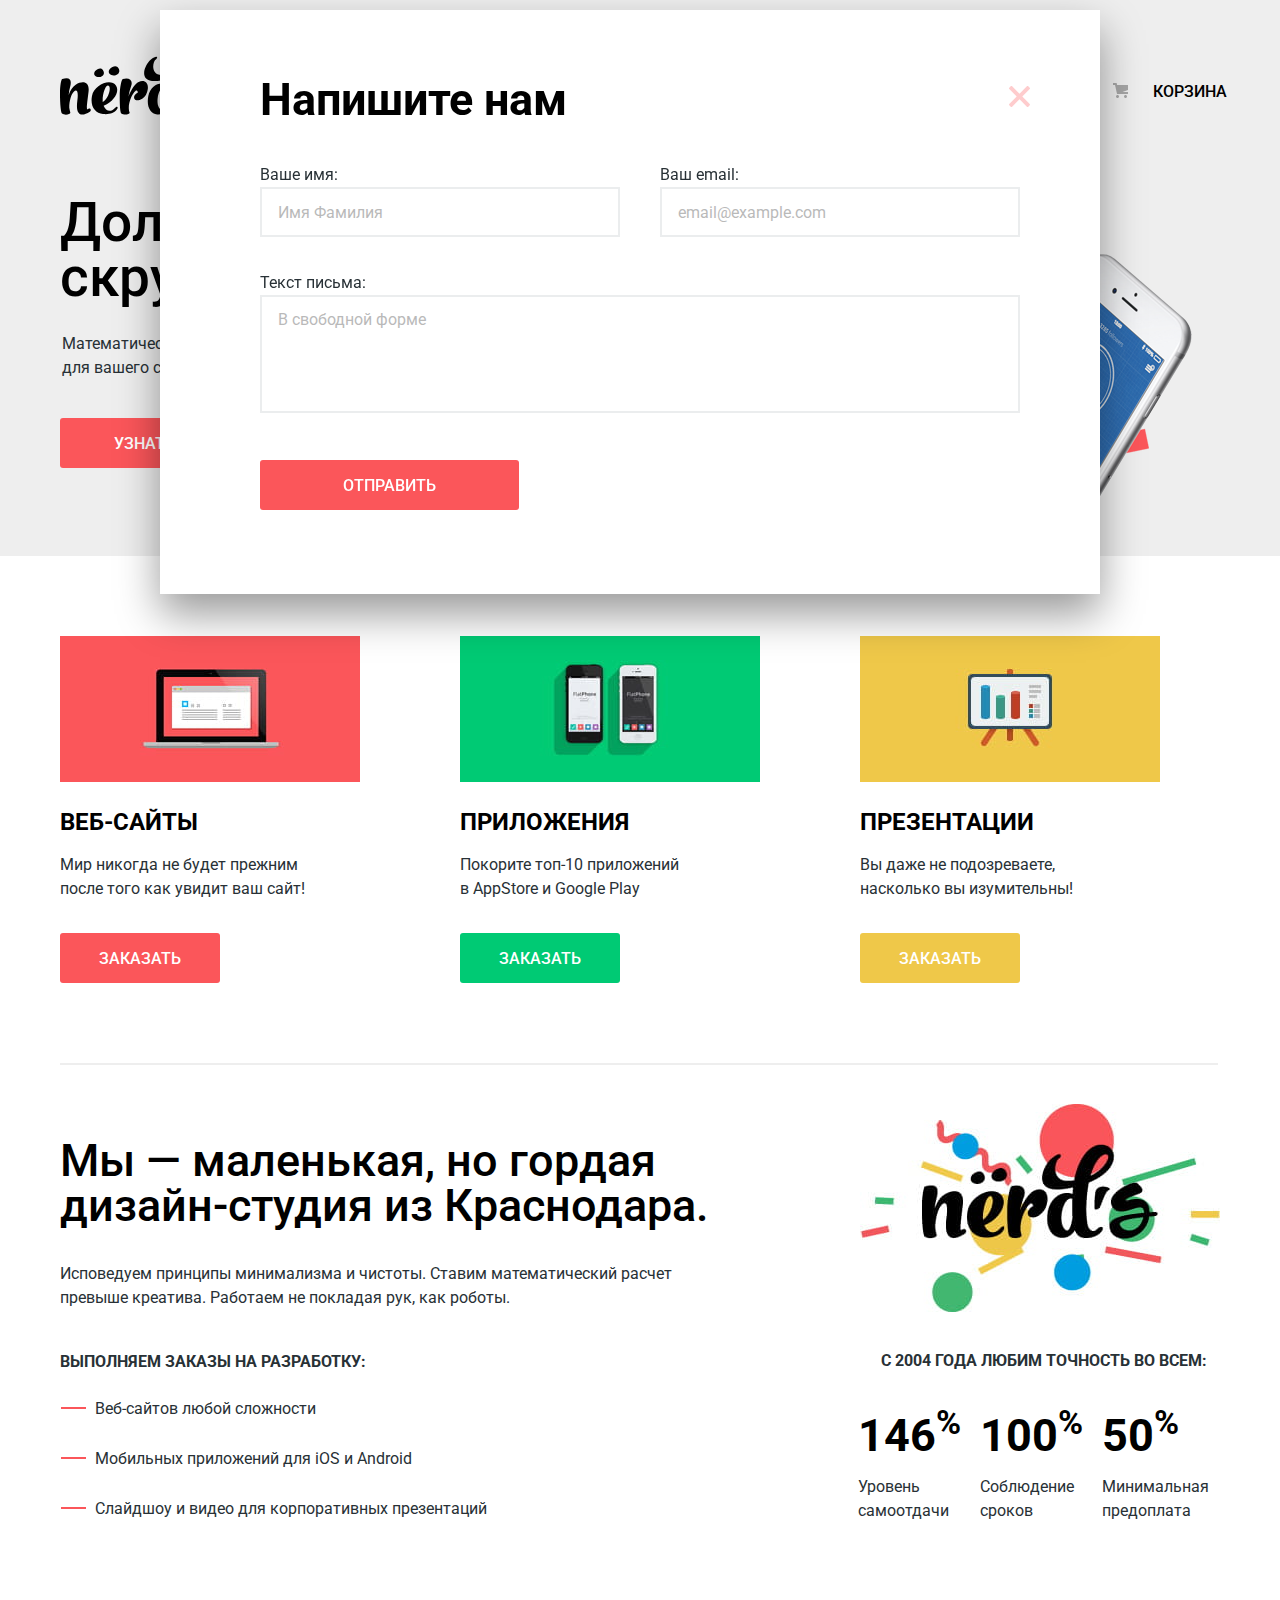
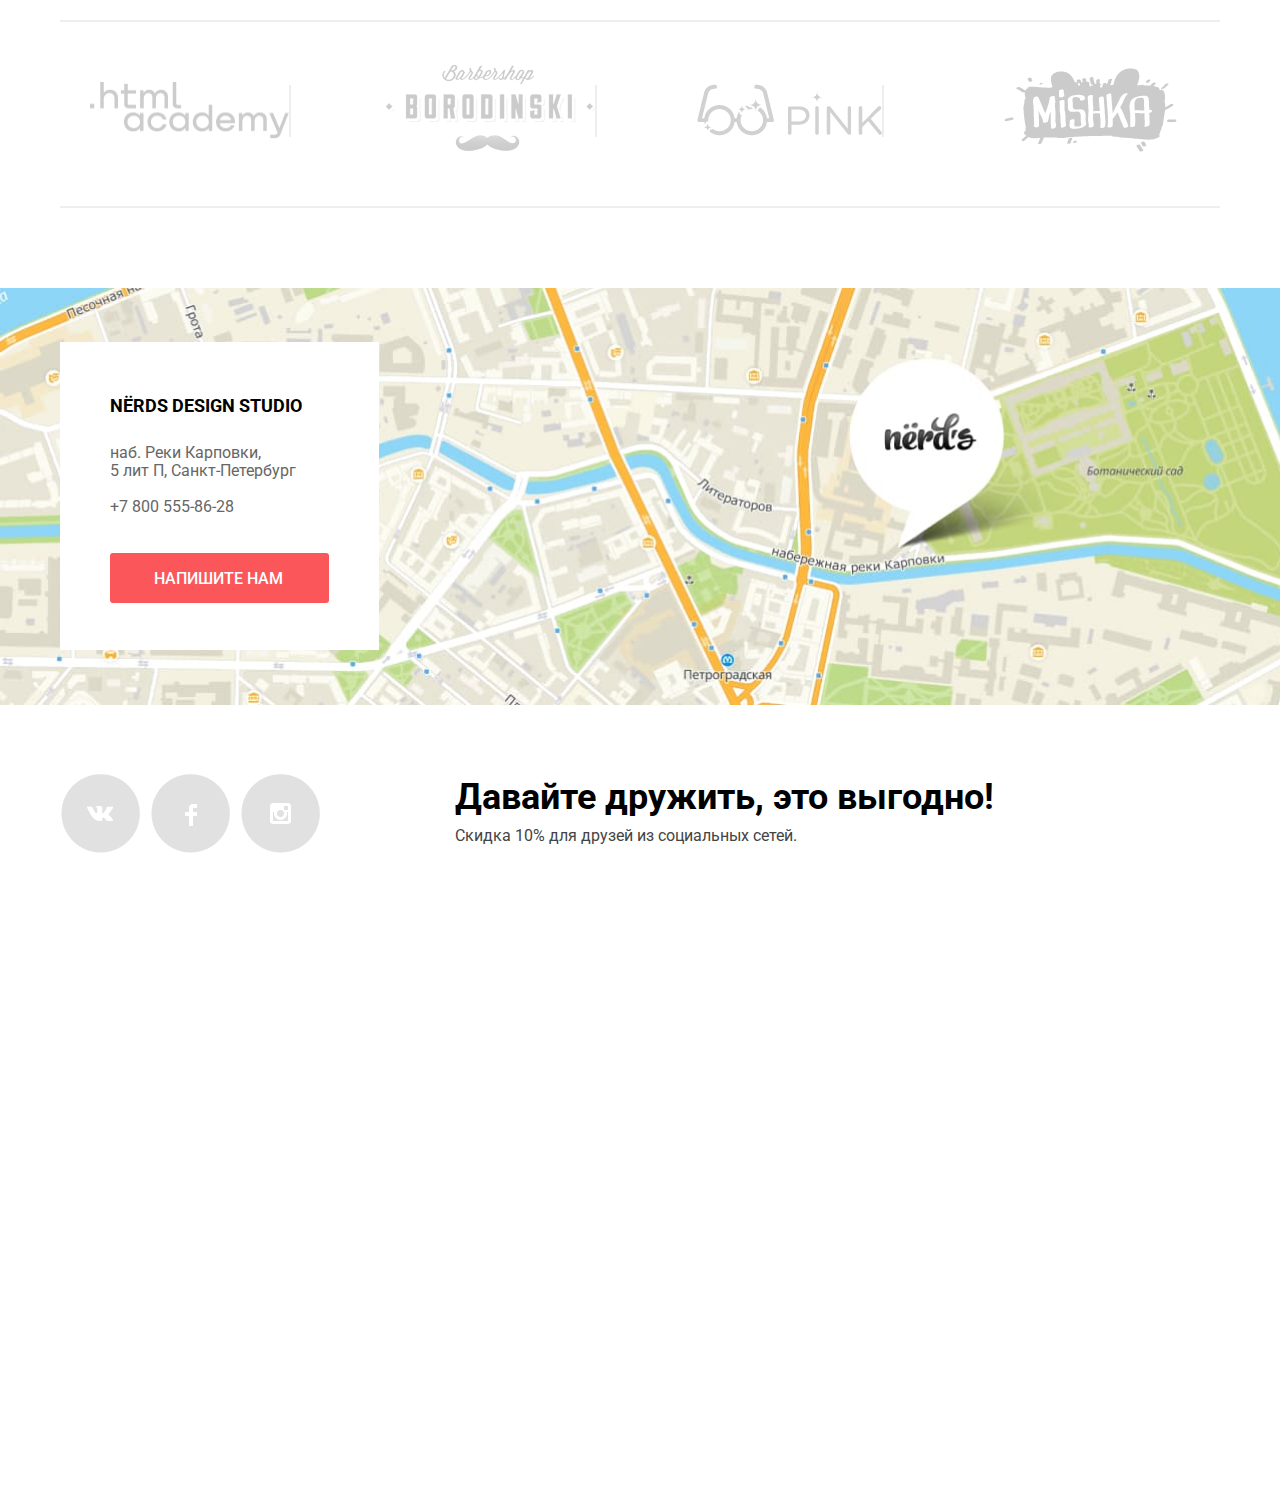
==== index.html @ a2b48be1 "before modal labels refactoring" ====
<!DOCTYPE html>
<html class="page" lang="ru">
  <head>
    <meta charset="utf-8">
    <meta name="viewport" content="width=device-width, initial-scale=1">
    <title>HTML Academy: Нёрдс</title>
    <link rel="icon" href="favicon.ico">
    <link rel="icon" href="img/favicon.svg" type="image/svg+xml">
    <link rel="apple-touch-icon" href="img/apple_png_152.png">
  
    <link rel="preconnect" href="https://fonts.gstatic.com">
    <link href="https://fonts.googleapis.com/css2?family=Roboto:ital,wght@0,400;0,500;0,700;1,400;1,500;1,700&display=swap" rel="stylesheet">
    <link rel="stylesheet" href="css/normalize.css">
    <link rel="stylesheet" href="css/style.css">
    <!-- <link rel="stylesheet" href="css/style.min.css"> -->
  </head>
  <body class="page_body">
    <header class="header">
      <div class="header_center">
        <a class="logo_top_left" href="index.html" aria-label="nerds_logotype"><img src="img/nerds_logo_top_left_a.svg" width="165" height="66" alt="nerds_logotipe"></a>
        <ul class="site_navi">
          <li class="site_navi_li"><a href="index.html">Студия</a> </li>
          <li class="site_navi_li"><a href="#">Клиенты</a> </li>
          <li class="site_navi_li"><a href="catalog.html">Магазин</a> </li>
          <li class="site_navi_li"><a href="#">Контакты</a> </li>
        </ul>
        <a class="basket" href="#">Корзина</a>
      </div>

      <div class="bottom_header">
        <section class="bottom_header_сenter">
          <h1 class="to_hide">Nerds</h1> 
          <div class="slider">
            
            <div class="slides">
              <div class="radio_but_block">
                <button class="slide_button" type="button" aria-label="first_slide"><img src="img/active_slide_button.png" width="18" height="18" alt="active_button"></button>
                <button class="slide_button" type="button" aria-label="second_slide"><img src="img/inactive_slide_button.png"  width="18" height="18" alt="inactive_button"></button>
                <button class="slide_button" type="button" aria-label="third_slide"><img src="img/inactive_slide_button.png"  width="18" height="18" alt="inactive_button"></button>
              </div>

              <div class="slide slide1">
                <div class="slogan_block">
                  <h2 class="slogan slogan1">Долго, дорого, <br>скрупулезно.</h2>
                  <p>
                    Математически выверенный дизайн<br> 
                    для вашего сайта или мобильного приложения.
                  </p>
                  <a class="know_but" href="#">Узнать больше</a>
                </div>
                <div class="slide_show show1"></div>
              </div>
              <div class="slide slide2">
                <div class="slogan_block">
                  <div class="slogan slogan2">Любим математику<br>как никто другой</div>
                  <p>
                    Никакого креатива, только математические формулы<br>для расчета идеальных пропорций
                  </p>
                  <a class="know_but" href="#">Узнать больше</a>
                </div>
                <div class="slide_show show2"></div>
              </div>
              <div class="slide slide3">
                <div class="slogan_block">
                  <div class="slogan slogan3">Только ночь,  <br>только хардкор</div>
                  <p>
                    Работать днем, как все? Мы против этого.<br>Ближе к полуночи работа только начинается.
                  </p>
                  <a class="know_but" href="#"><span>Узнать больше</span></a>
                </div>
                <div class="slide_show show3"></div>
              </div>  
            </div>
          </div>          
        </section>
      </div>
    </header>
    <main class="main">
      <section class="gallery_center">
        <ul class="gallery_block">
          <li class="gallery_block_li">
            <img src="img/websites_a.jpg" alt="web_sites" height="146" width="300">
            <h3 class="gall_head">Веб-Сайты</h3>
            <p>Мир никогда не будет прежним<br>после того как увидит ваш сайт!</p>
            <a class="red but" href="#">заказать</a>
          </li>
          <li class="gallery_block_li">
            <img src="img/apps_a.jpg" alt="Apps" height="146" width="300">
            <h3 class="gall_head">Приложения</h3>
            <p>Покорите топ-10 приложений<br>в AppStore и Google Play</p>
            <a class="green but" href="#">заказать</a>
          </li>
          <li class="gallery_block_li">
            <img src="img/presentations_a.jpg" alt="Presentations" height="146" width="300">
            <h3 class="gall_head">Презентации</h3>
            <p>Вы даже не подозреваете, <br>насколько вы изумительны!</p>
            <a class="gold but" href="#">заказать</a>
          </li>
          
        </ul>
      </section>
      <div class="just_line"></div>
      <div class="princip_block_center">
        <section class="princip_block_center_section">
          <h3 class="princips_header">Мы — маленькая, но гордая<br>дизайн-студия из Краснодара.</h3>

          <p>Исповедуем принципы минимализма и чистоты. Ставим математический расчет<br>
            превыше креатива. Работаем не покладая рук, как роботы.</p>

          <h4 class="what_we_can_do_header">Выполняем заказы на разработку:</h4>
          <ul class="products">
            <li>Веб-сайтов любой сложности</li>
            <li>Мобильных приложений для iOS и Android</li>
            <li>Слайдшоу и видео для корпоративных презентаций</li>
          </ul>
        </section>
        <section class="advantages">
          <img src="img/big_logo_with_balls_a.jpg" alt="Big logo with balls" height="208" width="360">
          <h4 class="love_exect_header">с 2004 года Любим точность во всем:</h4>
          <ul class="hiperbola_metrics">
            <li>
              <p class="percents">146<sup>%</sup></p>
              <p class="perform_metrics">Уровень<br>самоотдачи</p>
            </li>
            <li>
              <p class="percents">100<sup>%</sup></p>
              <p class="perform_metrics">Соблюдение<br>сроков</p>
            </li>
            <li>
              <p class="percents">50<sup>%</sup></p>
              <p class="perform_metrics">Минимальная<br>предоплата</p>
            </li>
          </ul>
        </section>
      </div> 
      <section>
        <h2 class="to_hide">Portfolio</h2>
        <ul class="portfolio_block">
          <li class="html_acad_logo_li"><a class="html_acad_logo" href="https://htmlacademy.ru/intensive/htmlcss" aria-label="htmlacademy_intensive"><img src="img/logo_htmlacademy.png" alt="html_logo" width="199" height="57"></a></li>
          <li class="verty_stick"></li>
          <li class="borod_logo_li"><a class="borod_logo" href="#" aria-label="borodinskiy_barbershop"><img src="img/logo_borodinskiy.png" alt="borodinskiy_logo" width="209" height="90"></a></li>
          <li class="verty_stick"></li>
          <li class="pink_logo_li"><a class="pink_logo" href="#" aria-label="pink_network"><img src="img/logo_pink.png" alt="pink_logo" width="185" height="52"></a></li>
          <li class="verty_stick"></li>
          <li class="mish_logo_li"><a class="mish_logo" href="#" aria-label="toys_online_shop"><img src="img/logo_mishka.png" alt="mishka_logo" width="173" height="84"></a></li>
        </ul>
      </section>
      
    </main>
    <footer class="footer_block">
      <section class="big_map_block">
        <div class="map_center">
          <div class="contacts_block">
            <h5>NЁRDS DESIGN STUDIO</h5>
            <div>
              <p>наб. Реки Карповки, <br>5 лит П, Санкт-Петербург</p>
              <a class="telephone" href="tel:+78005558628">+7 800 555-86-28</a>
            </div>
            <a class="write_me_butt" href="" aria-label="write_us_button">Напишите нам</a>
          </div>
        </div>
      </section>
      <div class="icon_center">
        <div class="icons_block">
          <a class="vk_icon" href="#" aria-label="in_kontact_reference"></a>
          <a class="fb_icon" href="#" aria-label="facebook_reference"></a>
          <a class="insta_icon" href="#" aria-label="instagram_reference"></a>
        </div>
        <div class="promo">
          <h2 class="fot_header">Давайте дружить, это выгодно!</h2>
          <p class="disconts_10">Скидка 10% для друзей из социальных сетей.</p>
        </div>
      </div>
    </footer>
    <div class="modal_center">
      <section class="modal">
        <div class="head_block">
          <h2 class="write_us">Напишите нам</h2>
          <button class="modal_close" type="button" aria-label="Закрыть"></button>
        </div>
        <form class="your_contacts" action="https://echo.htmlacademy.ru" method="POST">
          <div class="name_block">
            <p class="sbscr">Ваше имя:</p>
            <input class="inp" name="your_name" type="text" placeholder="Имя Фамилия" aria-label="write_name">
          </div>
          <div class="email_block">
            <p class="sbscr">Ваш email:</p>
            <input class="inp" name="your_еmail" type="email" placeholder="email@example.com" aria-label="write_your_email">
          </div>
          <div class="text_block">
            <p class="sbscr">Текст письма:</p>
            <p><textarea class="m_text inp" name="your_text" placeholder="В свободной форме" aria-label="write_your_letter_here"></textarea></p>
          </div>
          <button class="m_submit_button" type="submit">отправить</button>
          
        </form>
        
      </section>
    </div>
  </body>
</html>
---- css/style.css ----
/* nerds styles */

.to_hide {
  position: absolute;
  width: 1px;
  height: 1px;
  margin: -1px;
  border: 0;
  padding: 0;
  white-space: nowrap;
  clip-path: inset(100%);
  clip: rect(0 0 0 0);
  overflow: hidden;
}

:root {
  --main_back_ground: #ffffff;
  --footer_back_ground: #eeeeee;
  --gold: #efc849;
  --calm_red: #fb565a;
  --hover_red: #e74246;
  --active_red: #d7373b;
  --calm_green: #00ca74;
  --hover_green: #00bc6c;
  --active_green: #00aa62;
  --calm_gold: #efc849;
  --hover_gold: #eab534;
  --active_gold: #e5a722;
  --black: #000000;
  --text_grey: #283136;
  --text_grey_mid: #444444;
  --bkgr_grey: #4d4d4d;
  --text_grey_less: #666666;
  --basket_grey: #a6a6a6;
  --border: #dbdbdb;
  --butt_back_ground: #dfdfdf;
  --butt_active: #d5d5d5;
  --border_grey: #888888;
  --toggl_point: #ababab;
  --pr_line: #d7dcdf;
  --m_border: #d7dcde;
  --m_border_hover: #b4b9bb;
  --m_text: #444444;
  --pr_line_green: #00ca74;
  --rad_butt_inner: #c1c1c1;
  --down_arr: #231f20;
  --info_text: #666666;
}

.page_body {
  padding: 0px;
  font-family: "Roboto", "Arial", sans-serif;
  font-weight: 400;
  font-style: normal;
  font-size: 16px;
  line-height: 24px;
  color: var(--text_grey);
  background-color: var(--main_back_ground);
  min-height: 100%;
  min-width: 1200px;
  box-sizing: border-box;
  display: grid;
  grid-template-rows: min-content 1fr min-content;
  align-content: start;
}

/* ХЕДЕР */
.header {
  background-color: var(--footer_back_ground);
  padding-top: 49px;
}

.header_center {
  width: 1170px;
  margin: 0 auto;
  margin-bottom: 2.84px;
  display: flex;
  justify-content: flex-start;
  align-items: center;
  box-sizing: border-box;
}

.logo_top_left {
  padding-left: 5px;
}

.logo_top_left:hover {
  opacity: 0.7;
}

.logo_top_left:active {
  opacity: 0.3;
}

.site_navi {
  min-width: 440px;
  margin-left: 200px;
  padding-top: 12px;
  display: flex;
  flex-wrap: wrap;
}

.site_navi li {
  margin-right: 46px;
  padding: 0px;
}

.site_navi li:last-child {
  margin-right: 0px;
}

.site_navi_li a {
  color: var(--black);
  font-weight: 500;
  text-transform: uppercase;
  padding-top: 10px;
  padding-bottom: 10px;
}

.site_navi_li a:hover {
  color: var(--calm_red);
}

.site_navi_li a:active {
  color: var(--black);
  opacity: 30;
}

.basket {
  position: relative;
  color: var(--black);
  font-weight: 500;
  text-transform: uppercase;
  padding-top: 12px;
  padding-left: 288px;
  box-sizing: border-box;
}

.basket::before {
  position: absolute;
  content: "";
  top: 15px;
  width: 15px;
  height: 15px;
  margin-left: -40px;
  background-image: url(../img/basket_svg.svg);
  background-repeat: no-repeat;
}

.basket:hover {
  color: var(--calm_red);
}

.basket:active {
  color: var(--black);
  opacity: 30;
}

.bottom_header {
  margin-left: auto;
  margin-right: auto;
  width: 1160px;
  background-color: var(--footer_back_ground);
}

.bottom_header_сenter {
  width: 1160px;
  margin: 0 auto;
}

.slider {
  width: 1160px;
  min-height: 431px;
}

.slides {
  position: relative;
}

.radio_but_block {
  position: absolute;
  left: 535px;
  top: 308px;
}

.slide_button {
  width: 18px;
  height: 18px;
  border: none;
  background: none;
  margin-right: 12px;
}

.slide {
  display: flex;
}

.slide_show {
  width: 760px;
  min-height: 431px;
  background-repeat: no-repeat;
}

.show1 {
  background-image: url(../img/png_slide_show_flying_phones_a.png);
}

.show2 {
  background-image: url(../img/png_slide_2.png);
}

.show3 {
  background-image: url(../img/png_slide_3.png);
}

/* .slide1 {display: none;} */
.slide2 {
  display: none;
}

.slide3 {
  display: none;
}

.slogan_block {
  width: 400px;
  display: flex;
  flex-direction: column;
  padding-top: 70px;
}

.slogan_block p {
  margin-bottom: 38px;
  padding-left: 2px;
  padding-top: 2px;
  box-sizing: border-box;
}

.slogan {
  color: var(--black);
  font-weight: 500;
  font-size: 55px;
  line-height: 55px;
  margin-bottom: 25px;
  margin-top: 0px;
  white-space: nowrap;
}

.know_but {
  width: 240px;
  min-height: 50px;
  background-color: var(--calm_red);
  border-radius: 3px;
  text-transform: uppercase;
  color: var(--main_back_ground);
  line-height: 18px;
  font-weight: 500;
  padding: 17px 54px 15px;
  box-sizing: border-box;
}

.know_but:hover {
  background-color: var(--hover_red);
}

.know_but:active {
  background-color: var(--active_red);
  opacity: 0.3;
}

/* Галлерея */
.main {
  width: 1160px;
  margin-left: auto;
  margin-right: auto;
}

.gallery_center {
  width: 1160px;
  min-height: 347px;
  padding-top: 80px;
  padding-right: 60px;
  margin: 0 auto;
  /* margin-bottom: 121px; */
  box-sizing: border-box;
}

.gallery_block {
  width: 1100px;
  min-height: 347px;
  display: flex;
  justify-content: space-between;
  flex-wrap: wrap;
}

.gallery_block li {
  width: 300px;
  display: flex;
  flex-direction: column;
}

.gallery_block_li img {
  margin-bottom: 25px;
}

.gallery_block_li p {
  margin-bottom: 32px;
}

.gall_head {
  font-weight: bold;
  font-size: 24px;
  line-height: 30px;
  text-transform: uppercase;
  margin-bottom: 16px;
  margin-top: 0px;
  color: var(--black);
}

.but {
  width: 160px;
  min-height: 50px;
  border-radius: 3px;
  font-weight: 500;
  line-height: 18px;
  color: var(--main_back_ground);
  text-transform: uppercase;
  padding: 17px 40px 15px 39px;
  box-sizing: border-box;
  margin-bottom: 80px;
}

.red {
  background-color: var(--calm_red);
}

.green {
  background-color: var(--calm_green);
}

.gold {
  background-color: var(--calm_gold);
}

.red:hover {
  background-color: var(--hover_red);
}

.green:hover {
  background-color: var(--hover_green);
}

.gold:hover {
  background-color: var(--hover_gold);
}

.red:active {
  background-color: var(--active_red);
}

.green:active {
  background-color: var(--active_green);
}

.gold:active {
  background-color: var(--active_gold);
}

.red span:active,
.green span:active,
.gold span:active {
  opacity: 0.3;
}

.just_line {
  width: 1158px;
  height: 2px;
  background-color: var(--footer_back_ground);
  margin-bottom: 39px;
}

/* ПРИНЦИПЫ */

.princip_block_center {
  width: 1160px;
  min-height: 413px;
  margin: 0 auto;
  display: grid;
  grid-template-columns: 2fr 1fr;
  gap: 42px;
  margin-bottom: 73px;
}

.princip_block_center section {
  min-height: 413px;
}

.princip_block_center_section p {
  line-height: 24px;
  margin-bottom: 40px;
}

.princips_header {
  margin-top: 34px;
  margin-bottom: 34px;
  font-weight: 500;
  font-size: 45px;
  line-height: 45px;
  color: var(--black);
}

.what_we_can_do_header {
  font-weight: bold;
  line-height: 24px;
  text-transform: uppercase;
  margin-bottom: 23px;
}

.products {
  min-height: 120px;
}

.products li {
  position: relative;
  margin-left: 35px;
  margin-bottom: 26px;
}

.products li:before {
  position: absolute;
  content: "";
  top: 10px;
  width: 25px;
  height: 2px;
  margin-left: -34px;
  background-color: var(--calm_red);
}

.advantages {
  display: flex;
  flex-direction: column;
  align-items: center;
}

.advantages img {
  height: 208px;
  width: 360px;
  margin-bottom: 37px;
  margin-left: 22px;
}

.advantages h4 {
  margin-top: 0px;
  margin-left: 30px;
  margin-bottom: 31px;
  font-weight: bold;
  line-height: 24px;
  text-transform: uppercase;
}

.advantages ul {
  display: flex;
  justify-content: space-between;
  gap: 10px;
}

.hiperbola_metrics li {
  margin-left: 9px;
}

.percents {
  font-weight: 700;
  font-size: 45px;
  line-height: 64px;
  color: var(--black);
  margin-bottom: 7px;
}

.perform-metrics {
  line-height: 18px;
}

/* Portfolio */

.portfolio_block {
  width: 1160px;
  min-height: 184px;
  margin: 0 auto;
  display: flex;
  justify-content: flex-start;
  flex-wrap: wrap;
  align-items: center;
  margin-bottom: 80px;
  border-top: 2px solid var(--footer_back_ground);
  border-bottom: 2px solid var(--footer_back_ground);
}

.html_acad_logo_li {
  padding-left: 30px;
}

.borod_logo_li {
  padding-left: 85px;
}

.pink_logo_li {
  padding-left: 90px;
}

.mish_logo_li {
  padding-left: 110px;
}

.html_acad_logo,
.borod_logo,
.pink_logo,
.mish_logo {
  opacity: 0.2;
}

.html_acad_logo:hover,
.borod_logo:hover,
.pink_logo:hover,
.mish_logo:hover {
  opacity: 1;
}

.html_acad_logo:active,
.borod_logo:active,
.pink_logo:active,
.mish_logo:active {
  opacity: 0.1;
}

.verty_stick {
  display: block;
  content: "";
  top: 10px;
  left: 20px;
  width: 2px;
  height: 52px;
  margin-bottom: 5px;
  margin-right: 10px;
  background-color: var(--footer_back_ground);
}

/* FOOTER */
/* big map block */

.footer_block {
  height: 633px;
}

.big_map_block {
  height: 416px;
  background-image: url(../img/big_map_with_white_comma_logo.jpg);
  background-repeat: no-repeat;
  background-size: cover;
  padding-top: 1px;
}

.map_center {
  width: 1160px;
  margin: 0px auto;
  display: grid;
  grid-template-columns: 1fr 1fr;
  gap: 270px;
}

.white_comma_logo {
  margin-top: 70px;
  width: 231;
  height: 190px;
}

.contacts_block {
  width: 319px;
  background-color: var(--main_back_ground);
  display: flex;
  flex-direction: column;
  margin-top: 53px;
}

.contacts_block h5 {
  font-weight: 700;
  font-size: 18px;
  line-height: 30px;
  color: var(--black);
  margin-top: 49px;
  margin-left: 50px;
  margin-bottom: 22.7px;
}

.contacts_block div {
  line-height: 18px;
  color: var(--text_grey_less);
  width: 230px;
  height: 72px;
  margin-left: 50px;
  margin-bottom: 37.29px;
  display: flex;
  flex-direction: column;
  justify-content: space-between;
}

.telephone {
  color: var(--text_grey_less);
}

.write_me_butt {
  width: 219px;
  min-height: 50px;
  border-radius: 3px;
  background-color: var(--calm_red);
  color: var(--main_back_ground);
  margin-left: 50px;
  margin-right: 50px;
  margin-bottom: 47px;
  font-weight: 500;
  line-height: 18px;
  color: var(--main_back_ground);
  text-transform: uppercase;
  padding: 17px 44px 15px;
  box-sizing: border-box;
}

.write_me_butt:hover {
  background-color: var(--hover_red);
}

.write_me_butt:active {
  background-color: var(--active_red);
  opacity: 0.3;
}

.icon_center {
  width: 1160px;
  margin: 68px auto;
  display: grid;
  grid-template-columns: 1fr 3fr;
}

.icons_block {
  width: 261px;
  display: flex;
  justify-content: space-between;
  flex-wrap: wrap;
}

.icons_block a {
  width: 81px;
  height: 81px;
  margin-bottom: 5px;
}

.vk_icon {
  display: block;
  background-image: url(../img/vk_icon_full.png);
}

.vk_icon:hover {
  background-image: url(../img/vk_icon_hover.png);
}

.vk_icon:active {
  background-image: url(../img/vk_icon_active.png);
}

.fb_icon {
  display: block;
  background-image: url(../img/fb_icon_full.png);
}

.fb_icon:hover {
  background-image: url(../img/fb_icon_hover.png);
}

.fb_icon:active {
  background-image: url(../img/fb_icon_active.png);
}

.insta_icon {
  display: block;
  background-image: url(../img/instagram_icon_full.png);
}

.insta_icon:hover {
  background-image: url(../img/instagram_icon_hover.png);
}

.insta_icon:active {
  background-image: url(../img/instagram_icon_active.png);
}

.promo {
  width: 660px;
  margin-left: 105px;
  margin-right: auto;
  padding-top: 6px;
}

.promo h2 {
  margin-top: 0px;
  margin-bottom: 10px;
  font-weight: bold;
  font-size: 36px;
  line-height: 36px;
  color: var(--black);
}

.promo p {
  line-height: 22px;
  color: var(--text_grey_mid);
}

/* страница КАТАЛОГ ********************************/

.site_navi .catal_breadcrumbs {
  position: relative;
}

.shop::before {
  position: absolute;
  top: 120px;
  content: "";
  width: 73px;
  height: 2px;
  background-color: var(--calm_red);
}

.catal_bot_head {
  min-height: 231px;
  background-color: var(--footer_back_ground);
  padding-top: 70px;
  box-sizing: border-box;
  display: grid; /* странное место */
}

.catal_bot_head h1 {
  margin-left: auto;
  margin-right: auto;
  font-weight: 500;
  font-size: 55px;
  line-height: 55px;
  color: var(--black);
}

.main_center {
  width: 1160px;
  margin: 56px auto 22px;
  display: grid;
  grid-template-columns: 1fr 2fr;
}

/* форма */
form {
  width: 260px;
  display: flex;
  flex-direction: column;
}

.form h2 {
  font-weight: bold;
  font-size: 18px;
  line-height: 30px;
  color: var(--black);
  text-transform: uppercase;
  margin-bottom: 48px;
}

.meter_block {
  position: relative;
  height: 80px;
  width: 260px;
  border-radius: 3px;
  background-color: var(--footer_back_ground);
  margin-bottom: 14px;
}

.toggler {
  position: absolute;
  top: 0px;
  width: 2px;
  height: 2px;
  border: 8px solid var(--main_back_ground);
  border-radius: 50%;
  background-color: var(--toggl_point);
  cursor: pointer;
}

.tog_left {
  top: 31px;
  left: 22px;
}

.tog_right {
  top: 31px;
  left: 160px;
}

.progress_line {
  width: 205px;
  height: 2px;
  background-color: var(--pr_line);
  margin: 39px 22px 39px 33px;
}

.green_progr_line {
  width: 138px;
  height: 2px;
  background-color: var(--pr_line_green);
}

.from_till_block {
  margin-bottom: 54px;
  display: flex;
  justify-content: flex-start;
}

.from input,
.till input {
  width: 80px;
  min-height: 38px;
  border: none;
  background-color: var(--footer_back_ground);
  border-radius: 3px;
  padding: 10px;
  box-sizing: border-box;
  text-align: center;
}

.from input {
  margin-left: 7px;
}

.till input {
  margin-left: 7px;
}

.from,
.till {
  line-height: 22px;
  text-transform: uppercase;
  color: var(--text_grey);
}

.till {
  margin-left: 34px;
}

.form_heads {
  font-weight: bold;
  font-size: 18px;
  line-height: 30px;
  text-transform: uppercase;
  margin-bottom: 16px;
  color: var(--black);
}

.net {
  border: none;
  margin-bottom: 27px;
}

.net_ul li {
  margin-bottom: 16px;
}

.features_field_ul li {
  margin-bottom: 16.5px;
}

.features_field {
  border: none;
  margin-bottom: 33px;
}

.feat_opti,
.net_opti {
  padding-left: 39px;
}

.feat_opti label {
  position: relative;
  display: block;
  cursor: pointer;
  user-select: none;
}

.input_checkbox + label::before {
  content: "";
  position: absolute;
  width: 23px;
  height: 23px;
  left: -37px;
  top: 0;
  background-image: url(../img/bar.svg);
}

.input_checkbox:focus + label::before {
  outline: 4px solid var(--black);
}

.input_checkbox:hover + label::before {
  content: "";
  position: absolute;
  width: 23px;
  height: 23px;
  left: -37px;
  top: 0;
  background-image: url(../img/bar_hover.svg);
}

.input_checkbox:checked + label::before {
  content: "";
  position: absolute;
  width: 25px;
  height: 23px;
  left: -37px;
  top: 0px;
  border: none;
  background-image: url(../img/checked_bar.svg);
  background-repeat: no-repeat;
}

.input_checkbox:checked:hover + label::before {
  content: "";
  position: absolute;
  width: 25px;
  height: 23px;
  left: -36px;
  top: 0px;
  border: none;
  background-image: url(../img/checked_bar_hover.svg);
  background-repeat: no-repeat;
}

.net_opti label {
  position: relative;
  display: block;
  cursor: pointer;
  user-select: none;
}

.inp_radio + label::before {
  content: "";
  position: absolute;
  width: 30px;
  height: 30px;
  left: -38px;
  top: 0;
  background-image: url(../img/circle.svg);
  background-repeat: no-repeat;
}

.inp_radio:hover + label::before {
  content: "";
  position: absolute;
  width: 30px;
  height: 30px;
  left: -38px;
  top: 0;
  background-image: url(../img/circle_hover.svg);
  background-repeat: no-repeat;
}

.inp_radio:focus + label::before {
  outline: 2px solid black;
}

.inp_radio:checked + label::before {
  content: "";
  position: absolute;
  width: 25px;
  height: 25px;
  left: -38px;
  top: 0px;
  border: none;
  background-image: url(../img/circle_checked.svg);
  background-repeat: no-repeat;
}

.inp_radio:checked:hover + label::before {
  content: "";
  position: absolute;
  width: 25px;
  height: 25px;
  left: -36px;
  top: 0px;
  border: none;
  background-image: url(../img/circle_checked_hover.svg);
  background-repeat: no-repeat;
}

.show_but {
  min-height: 50px;
  width: 260;
  background-color: var(--footer_back_ground);
  border-radius: 3px;
  border: none;
  font-weight: 500;
  line-height: 18px;
  color: var(--black);
  text-transform: uppercase;
  padding: 17px 89px 15px 88px;
  box-sizing: border-box;
}

.show_but:hover {
  background-color: var(--butt_back_ground);
}

.show_but:active {
  background-color: var(--butt_active);
  opacity: 0.3;
  box-shadow: 0px 5px var(--butt_active) inset;
}

/* Проекты **************************/

.proj_blocks {
  display: flex;
  flex-wrap: wrap;
}

.sort_it_header {
  font-weight: bold;
  font-size: 18px;
  line-height: 30px;
  text-transform: uppercase;
  margin-bottom: 35px;
  color: var(--black);
}

.sort_it_criteria {
  width: 360px;
  min-height: 30px;
  display: flex;
  justify-content: space-between;
  flex-wrap: wrap;
  margin-bottom: 45px;
  margin-left: 264px;
}

.down_tri {
  width: 11px;
  height: 10px;
  margin-top: 8px;
  background-image: url(../img/down_active.svg);
  background-repeat: no-repeat;
  border: none;
  background-color: inherit;
}

.on_type_li {
  padding-left: 15px;
}

.down_triange_li {
  padding-left: 35px;
}

.down_tri:hover {
  background-image: url(../img/down_hover.svg);
}

.down_tri:active {
  background-image: url(../img/down_active.svg);
}

.up_tri {
  width: 11px;
  height: 10px;
  margin-top: 8px;
  background-image: url(../img/up_calm.svg);
  background-repeat: no-repeat;
  border: none;
  background-color: inherit;
}

.up_tri:hover {
  background-image: url(../img/up_hover.svg);
}

.up_tri:active {
  background-image: url(../img/up_active.svg);
}
.on_price {
  font-size: 14px;
  line-height: 18px;
  text-transform: uppercase;
  color: var(--black);
}

.on_price:hover {
  opacity: 0.6;
}
.on_type:hover {
  opacity: 0.6;
}
.on_price:active {
  opacity: 1;
}
.on_type:active {
  opacity: 1;
}

.on_type {
  font-size: 14px;
  line-height: 18px;
  text-transform: uppercase;
  opacity: 0.3;
  color: var(--black);
}

/* Projects */
.proj_blocks {
  padding-left: 15px;
}

.prog_block {
  min-height: 618px;
  width: 360px;
  margin-bottom: 32px;
}

.prog_block:nth-child(even) {
  margin-right: 38px;
}

.info h3 {
  font-weight: bold;
  font-size: 18px;
  line-height: 30px;
  text-transform: uppercase;
  color: var(--black);
  margin-bottom: 12px;
  margin-top: 26px;
}

.sedona_info,
.pink_info,
.barber_info,
.handmade_info,
.school_info,
.kvas_info {
  position: absolute;
  display: flex;
  flex-direction: column;
  align-items: center;
  width: 360px;
  min-height: 231px;
  background-color: var(--footer_back_ground);
  display: none;
}

.sedona_info p,
.pink_info p,
.barber_info p,
.kvas_info p,
.handmade_info p,
.school_info p {
  text-align: center;
  color: var(--info_text);
}

.sedona:hover::before,
.pink:hover::before,
.borodino:hover::before,
.handmade:hover::before,
.school:hover::before,
.kvas:hover::before {
  background-image: url(../img/block_hover.png);
}

.proj_butt {
  width: 200px;
  min-height: 50px;
  margin-top: 32px;
  background-color: var(--calm_red);
  border-radius: 3px;
  color: var(--main_back_ground);
  font-weight: 500;
  line-height: 18px;
  text-transform: uppercase;
  padding: 17px 72px 15px;
  box-sizing: border-box;
}

.proj_butt:hover {
  background-color: var(--hover_red);
}

.proj_butt:active {
  background-color: var(--active_red);
}

.sedona,
.pink,
.borodino,
.handmade,
.school,
.kvas {
  position: relative;
  box-sizing: border-box;
  margin-top: 40px;
  cursor: pointer;
  display: flex;
  align-items: flex-end;
}

.sedona::before,
.pink::before,
.borodino::before,
.handmade::before,
.school::before,
.kvas::before {
  position: absolute;
  content: "";
  margin-top: -40px;
  width: 360px;
  height: 40px;
  top: 0px;
  background-image: url(../img/block_calm.svg);
}

.sedona:hover .sedona_info,
.pink:hover .pink_info,
.borodino:hover .barber_info,
.handmade:hover .handmade_info,
.school:hover .school_info,
.kvas:hover .kvas_info {
  display: flex;
}

.page_navi_block_center {
  width: 1160px;
  margin-left: auto;
  margin-right: auto;
  margin-bottom: 60px;
  display: grid;
  grid-template-columns: 1fr 2fr;
}

.page_navi_block {
  display: flex;
  flex-wrap: wrap;
  justify-content: flex-start;
  padding-left: 14px;
}

.page_navi_block a {
  width: 50px;
  min-height: 50px;
  background-color: var(--footer_back_ground);
  border-radius: 3px;
  margin-right: 11px;
  margin-bottom: 11px;
  text-align: center;
  padding: 17px 20px 11px;
  box-sizing: border-box;
  font-weight: 500;
  line-height: 18px;
  color: var(--black);
  text-transform: uppercase;
}

.page_navi_block a:hover {
  background-color: var(--butt_back_ground);
}

.page_navi_block a:active {
  background-color: var(--butt_active);
  color: var(--black);
  opacity: 0.3;
  box-shadow: 0px 5px var(--butt_active) inset;
}

.page_navi_block a:first-child {
  background-color: var(--main_back_ground);
  border: 3px solid var(--border);
  box-sizing: border-box;
}

.page_navi_block a:first-child:hover {
  background-color: var(--butt_back_ground);
}

.page_navi_block a:first-child:active {
  background-color: var(--butt_active);
  color: var(--black);
  opacity: 0.3;
  box-shadow: 0px 5px var(--butt_active) inset;
}

.page_navi_block a:last-child {
  width: 260px;
}

/* modal popup */
.modal_center {
  position: relative;
  width: 960px;
  height: 590px;
  margin-left: auto;
  margin-right: auto;
}

.modal {
  /* display: none; */
  position: fixed;
  top: 320px;
  top: 10px;
  padding-top: 63px;
  padding-left: 100px;
  padding-right: 80px;
  padding-bottom: 84px;
  background: var(--main_back_ground);
  box-shadow: 0px 20px 40px rgba(0, 0, 0, 0.4);
  box-sizing: border-box;
}

.write_us {
  font-weight: bold;
  font-size: 45px;
  line-height: 53px;
  color: var(--black);
}

.head_block {
  display: flex;
  justify-content: space-between;
  margin-bottom: 37px;
}

.your_contacts {
  width: 760px;
  display: flex;
  flex-direction: row;
  justify-content: space-between;
  flex-wrap: wrap;
}

.name_block,
.email_block {
  width: 360px;
}

.inp {
  width: 360px;
  height: 50px;
  border: 2px solid var(--m_border);
  box-shadow: none;
  color: var(--m_text);
  opacity: 0.5;
  padding: 16px 14px 16px 16px;
  box-sizing: border-box;
  margin-bottom: 34px;
}

.m_text {
  width: 760px;
  min-height: 118px;
  padding-top: 14px;
  padding-bottom: 84px;
  margin-bottom: 40px;
  resize: none;
  overflow: hidden;
}

.inp:hover {
  border-color: var(--m_border_hover);
}

.inp:focus {
  border-color: var(--black);
  opacity: 1;
}

.subscribe {
  width: 300px;
  font-weight: bold;
  font-size: 16px;
  line-height: 18px;
  margin-bottom: 9px;
  color: var(--black);
}

.m_submit_button {
  width: 259px;
  min-height: 50px;
  border: none;
  padding: 0px;
  background-color: var(--calm_red);
  border-radius: 3px;
  font-weight: 500;
  font-size: 16px;
  line-height: 18px;
  text-transform: uppercase;
  box-sizing: border-box;
  color: var(--main_back_ground);
  padding: 17px 83px 15px;
}

.m_submit_button:hover {
  background-color: var(--hover_red);
}

.m_submit_button:active {
  background-color: var(--active_red);
}

.m_submit_button:active .m_submit_button_text {
  opacity: 0.3;
}

.modal_close {
  margin-top: 13px;
  margin-right: -10px;
  width: 21px;
  height: 21px;
  border: none;
  background-color: inherit;
  background-image: url(../img/cross.svg);
}

.modal_close:hover {
  background-image: url(../img/cross_hover.svg);
}

.modal_close:active {
  background-image: url(../img/cross_active.svg);
}
---- css/style.min.css ----
.to_hide{position:absolute;width:1px;height:1px;margin:-1px;border:0;padding:0;white-space:nowrap;clip-path:inset(100%);clip:rect(0 0 0 0);overflow:hidden}:root{--main_back_ground:#ffffff;--footer_back_ground:#eeeeee;--gold:#efc849;--calm_red:#fb565a;--hover_red:#e74246;--active_red:#d7373b;--calm_green:#00ca74;--hover_green:#00bc6c;--active_green:#00aa62;--calm_gold:#efc849;--hover_gold:#eab534;--active_gold:#e5a722;--black:#000000;--text_grey:#283136;--text_grey_mid:#444444;--bkgr_grey:#4d4d4d;--text_grey_less:#666666;--basket_grey:#a6a6a6;--border:#dbdbdb;--butt_back_ground:#dfdfdf;--butt_active:#d5d5d5;--border_grey:#888888;--toggl_point:#ababab;--pr_line:#d7dcdf;--m_border:#d7dcde;--m_border_hover:#b4b9bb;--m_text:#444444;--pr_line_green:#00ca74;--rad_butt_inner:#c1c1c1;--down_arr:#231f20;--info_text:#666666}.page_body{padding:0;font-family:"Roboto","Arial",sans-serif;font-weight:400;font-style:normal;font-size:16px;line-height:24px;color:var(--text_grey);background-color:var(--main_back_ground);min-height:100%;min-width:1200px;box-sizing:border-box;display:grid;grid-template-rows:min-content 1fr min-content;align-content:start}.header{background-color:var(--footer_back_ground);padding-top:49px}.header_center{width:1170px;margin:0 auto 2.84px;display:flex;justify-content:flex-start;align-items:center;box-sizing:border-box}.logo_top_left{padding-left:5px}.logo_top_left:hover{opacity:.7}.gold span:active,.green span:active,.logo_top_left:active,.red span:active{opacity:.3}.site_navi{min-width:440px;padding-left:200px;padding-top:12px;display:flex;flex-wrap:wrap}.site_navi li{margin-right:46px;padding:0}.site_navi li:last-child{margin-right:0}.basket,.site_navi_li a{color:var(--black);font-weight:500;text-transform:uppercase}.site_navi_li a{padding-top:10px;padding-bottom:10px}.basket:hover,.site_navi_li a:hover{color:var(--calm_red)}.basket:active,.site_navi_li a:active{color:var(--black);opacity:30}.basket{position:relative;padding-top:12px;padding-left:288px;box-sizing:border-box}.basket::before{position:absolute;content:"";top:15px;width:15px;height:15px;margin-left:-40px;background-image:url(../img/basket_svg.svg);background-repeat:no-repeat}.bottom_header{margin-left:auto;margin-right:auto;width:1160px;background-color:var(--footer_back_ground)}.bottom_header_сenter{width:1160px;margin:0 auto}.slider{width:1160px;min-height:431px}.slides{position:relative}.radio_but_block{position:absolute;left:535px;top:308px}.sld_but{width:18px;height:18px;border:0;background:0 0;margin-right:12px}.borodino:hover .barber_info,.handmade:hover .handmade_info,.kvas:hover .kvas_info,.pink:hover .pink_info,.school:hover .school_info,.sedona:hover .sedona_info,.slide{display:flex}.slide_show{width:760px;min-height:431px;background-repeat:no-repeat}.show1{background-image:url(../img/png_slide_show_flying_phones_a.png)}.show2{background-image:url(../img/png_slide_2.png)}.show3{background-image:url(../img/png_slide_3.png)}.slide2,.slide3{display:none}.slogan_block{width:400px;display:flex;flex-direction:column;padding-top:70px}.slogan_block p{margin-bottom:38px;padding-left:2px;padding-top:2px;white-space:nowrap;box-sizing:border-box}.slogan{color:var(--black);font-weight:500;font-size:55px;line-height:55px;margin-bottom:25px;margin-top:0;white-space:nowrap}.know_but{width:240px;min-height:50px;background-color:var(--calm_red);border-radius:3px;text-transform:uppercase;color:var(--main_back_ground);line-height:18px;font-weight:500;padding:17px 54px 15px;box-sizing:border-box}.know_but:hover{background-color:var(--hover_red)}.know_but:active{background-color:var(--active_red);opacity:.3}.catal_bot_head h1,.main{margin-left:auto;margin-right:auto}.main{width:1160px}.gallery_center{width:1160px;min-height:347px;padding-top:80px;padding-right:60px;margin:0 auto;box-sizing:border-box}.advantages ul,.gallery_block{display:flex;justify-content:space-between}.gallery_block{width:1100px;min-height:347px;flex-wrap:wrap}.gallery_block li{display:flex;flex-direction:column}.gallery_block_li img{margin-bottom:25px}.gallery_block_li p{margin-bottom:32px}.but,.gall_head{text-transform:uppercase}.gall_head{font-weight:700;font-size:24px;line-height:30px;margin-bottom:16px;margin-top:0;color:var(--black)}.but{width:160px;min-height:50px;border-radius:3px;font-weight:500;line-height:18px;color:var(--main_back_ground);padding:17px 40px 15px 39px;box-sizing:border-box;margin-bottom:80px}.products li:before,.red{background-color:var(--calm_red)}.green{background-color:var(--calm_green)}.gold{background-color:var(--calm_gold)}.red:hover{background-color:var(--hover_red)}.green:hover{background-color:var(--hover_green)}.gold:hover{background-color:var(--hover_gold)}.red:active{background-color:var(--active_red)}.green:active{background-color:var(--active_green)}.gold:active{background-color:var(--active_gold)}.just_line{width:1158px;height:2px;background-color:var(--footer_back_ground);margin-bottom:39px}.princip_block_center{width:1160px;height:413px;display:grid;grid-template-columns:2fr 1fr;gap:42px;margin:0 auto 73px}.princip_block_center section{height:413px}.princip_block_center_section p{line-height:24px;margin-bottom:40px}.princips_header{margin-top:34px;margin-bottom:34px;font-weight:500;font-size:45px;line-height:45px;color:var(--black)}.advantages h4,.what_we_can_do_header{font-weight:700;line-height:24px;text-transform:uppercase;margin-bottom:23px}.products{min-height:120px}.products li{position:relative;margin-left:35px;margin-bottom:26px}.products li:before{position:absolute;content:"";top:10px;width:25px;height:2px;margin-left:-34px}.advantages{display:flex;flex-direction:column;align-items:center}.advantages img{height:208px;width:360px;margin-bottom:37px;margin-left:22px}.advantages h4{margin-top:0;margin-left:30px;margin-bottom:31px}.advantages ul{gap:10px}.hiperbola_metrics li{margin-left:9px}.percents{font-weight:700;font-size:45px;line-height:64px;color:var(--black);margin-bottom:7px}.perform-metrics{line-height:18px}.portfolio_block{width:1160px;min-height:184px;display:flex;justify-content:flex-start;flex-wrap:wrap;align-items:center;margin:0 auto 80px;border-top:2px solid var(--footer_back_ground);border-bottom:2px solid var(--footer_back_ground)}.html_acad_logo_li{padding-left:30px}.borod_logo_li{padding-left:85px}.pink_logo_li{padding-left:90px}.mish_logo_li{padding-left:110px}.borod_logo,.html_acad_logo,.mish_logo,.pink_logo{opacity:.2}.borod_logo:hover,.html_acad_logo:hover,.mish_logo:hover,.pink_logo:hover{opacity:1}.borod_logo:active,.html_acad_logo:active,.mish_logo:active,.pink_logo:active{opacity:.1}.verty_stick{display:block;content:"";top:10px;left:20px;width:2px;height:52px;margin-bottom:5px;margin-right:10px;background-color:var(--footer_back_ground)}.footer_block{height:633px}.big_map_block{height:416px;background-image:url(../img/big_map_with_white_comma_logo.jpg);background-repeat:no-repeat;background-size:cover;padding-top:1px}.map_center{width:1160px;margin:0 auto;display:grid;grid-template-columns:1fr 1fr;gap:270px}.white_comma_logo{margin-top:70px;width:231;height:190px}.contacts_block{width:319px;background-color:var(--main_back_ground);margin-top:53px}.contacts_block h5{font-size:18px;line-height:30px;margin-top:49px;margin-left:50px;margin-bottom:22.7px}.contacts_block,.contacts_block div,form{display:flex;flex-direction:column}.contacts_block div{line-height:18px;width:230px;height:72px;margin-left:50px;margin-bottom:37.29px;justify-content:space-between}.contacts_block div,.telephone{color:var(--text_grey_less)}.shop::before,.write_me_butt{background-color:var(--calm_red)}.write_me_butt{width:219px;min-height:50px;border-radius:3px;margin-left:50px;margin-right:50px;margin-bottom:47px;font-weight:500;line-height:18px;color:var(--main_back_ground);text-transform:uppercase;padding:17px 44px 15px;box-sizing:border-box}.write_me_butt:hover{background-color:var(--hover_red)}.write_me_butt:active{background-color:var(--active_red);opacity:.3}.icon_center{width:1160px;margin:68px auto;display:grid;grid-template-columns:1fr 3fr}.icons_block{width:261px;display:flex;justify-content:space-between}.icons_block a{width:81px;height:81px}.vk_icon{display:block;background-image:url(../img/vk_icon_full.png)}.vk_icon:hover{background-image:url(../img/vk_icon_hover.png)}.vk_icon:active{background-image:url(../img/vk_icon_active.png)}.fb_icon,.insta_icon{display:block;background-image:url(../img/fb_icon_full.png)}.fb_icon:hover{background-image:url(../img/fb_icon_hover.png)}.fb_icon:active{background-image:url(../img/fb_icon_active.png)}.insta_icon{background-image:url(../img/instagram_icon_full.png)}.insta_icon:hover{background-image:url(../img/instagram_icon_hover.png)}.insta_icon:active{background-image:url(../img/instagram_icon_active.png)}.promo{width:660px;margin-left:105px;margin-right:auto;padding-top:6px}.contacts_block h5,.form h2,.promo h2{font-weight:700;color:var(--black)}.promo h2{margin-top:0;margin-bottom:10px;font-size:36px;line-height:36px}.promo p{line-height:22px;color:var(--text_grey_mid)}.site_navi .catal_breadcrumbs{position:relative}.shop::before{position:absolute;top:120px;content:"";width:73px;height:2px}.catal_bot_head{min-height:231px;background-color:var(--footer_back_ground);padding-top:70px;box-sizing:border-box;display:grid}.catal_bot_head h1{font-weight:500;font-size:55px;line-height:55px;color:var(--black)}.main_center{width:1160px;margin:56px auto 22px;display:grid;grid-template-columns:1fr 2fr}form{width:260px}.form h2{font-size:18px;line-height:30px;text-transform:uppercase;margin-bottom:48px}.from input,.meter_block,.till input{background-color:var(--footer_back_ground);border-radius:3px}.meter_block{position:relative;height:80px;width:260px;margin-bottom:14px}.toggler{position:absolute;top:0;width:2px;height:2px;border:8px solid var(--main_back_ground);border-radius:50%;background-color:var(--toggl_point);cursor:pointer}.tog_left{top:31px;left:22px}.tog_right{top:31px;left:160px}.progress_line{width:205px;height:2px;background-color:var(--pr_line);margin:39px 22px 39px 33px}.green_progr_line{width:138px;height:2px;background-color:var(--pr_line_green)}.from_till_block{margin-bottom:54px;display:flex;justify-content:flex-start}.from input,.till input{width:80px;min-height:38px;border:0;padding:10px;box-sizing:border-box;text-align:center;margin-left:7px}.from,.till{line-height:22px;text-transform:uppercase;color:var(--text_grey)}.till{margin-left:34px}.form_heads{font-weight:700;font-size:18px;line-height:30px;text-transform:uppercase;margin-bottom:16px;color:var(--black)}.net{border:0;margin-bottom:27px}.net_ul li{margin-bottom:16px}.features_field_ul li{margin-bottom:16.5px}.features_field{border:0;margin-bottom:33px}.feat_opti,.net_opti{padding-left:39px}.feat_opti label,.net_opti label{position:relative;display:block;cursor:pointer;user-select:none}.inpchkbx+label::before,.inpchkbx:hover+label::before{content:"";position:absolute;width:23px;height:23px;left:-37px;top:0;background-image:url(../img/bar.svg)}.inpchkbx:hover+label::before{background-image:url(../img/bar_hover.svg)}.inpchkbx:checked+label::before,.inpchkbx:checked:hover+label::before{content:"";position:absolute;width:25px;height:23px;left:-37px;top:0;border:0;background-image:url(../img/checked_bar.svg);background-repeat:no-repeat}.inpchkbx:checked:hover+label::before{left:-36px;background-image:url(../img/checked_bar_hover.svg)}.inp_radio+label::before,.inp_radio:hover+label::before{content:"";position:absolute;width:30px;height:30px;left:-38px;top:0;background-image:url(../img/circle.svg);background-repeat:no-repeat}.inp_radio:hover+label::before{background-image:url(../img/circle_hover.svg)}.inp_radio:checked+label::before,.inp_radio:checked:hover+label::before{content:"";position:absolute;width:25px;height:25px;left:-38px;top:0;border:0;background-image:url(../img/circle_checked.svg);background-repeat:no-repeat}.inp_radio:checked:hover+label::before{left:-36px;background-image:url(../img/circle_checked_hover.svg)}.show_but{min-height:50px;width:260;background-color:var(--footer_back_ground);border-radius:3px;border:0;font-weight:500;line-height:18px;color:var(--black);text-transform:uppercase;padding:17px 89px 15px 88px;box-sizing:border-box}.page_navi_block a:hover,.show_but:hover{background-color:var(--butt_back_ground)}.show_but:active{background-color:var(--butt_active);opacity:.3;box-shadow:0 5px var(--butt_active) inset}.proj_blocks{display:flex;flex-wrap:wrap}.sort_it_header{font-weight:700;font-size:18px;line-height:30px;text-transform:uppercase;margin-bottom:35px;color:var(--black)}.sort_it_criteria{width:360px;min-height:30px;display:flex;justify-content:space-between;flex-wrap:wrap;margin-bottom:45px;margin-left:264px}.down_tri{width:11px;height:10px;margin-top:8px;background-image:url(../img/down_active.svg);background-repeat:no-repeat;border:0;background-color:inherit}.on_tipe_li{padding-left:15px}.down_triange_li{padding-left:35px}.down_tri:hover{background-image:url(../img/down_hover.svg)}.down_tri:active{background-image:url(../img/down_active.svg)}.up_tri{width:11px;height:10px;margin-top:8px;background-image:url(../img/up_calm.svg);background-repeat:no-repeat;border:0;background-color:inherit}.up_tri:hover{background-image:url(../img/up_hover.svg)}.up_tri:active{background-image:url(../img/up_active.svg)}.on_price,.on_tipe{font-size:14px;line-height:18px;text-transform:uppercase;color:var(--black)}.on_price:hover,.on_tipe:hover{opacity:.6}.on_price:active,.on_tipe:active{opacity:1}.on_tipe{opacity:.3}.proj_blocks{padding-left:15px}.prog_block{min-height:618px;width:360px;margin-bottom:32px}.prog_block:nth-child(even){margin-right:38px}.info h3{font-weight:700;font-size:18px;line-height:30px;text-transform:uppercase;color:var(--black);margin-bottom:12px;margin-top:26px}.barber_info,.handmade_info,.kvas_info,.pink_info,.school_info,.sedona_info{position:absolute;display:flex;flex-direction:column;align-items:center;width:360px;min-height:231px;background-color:var(--footer_back_ground);display:none}.barber_info p,.handmade_info p,.kvas_info p,.pink_info p,.school_info p,.sedona_info p{text-align:center;color:var(--info_text)}.borodino:hover::before,.handmade:hover::before,.kvas:hover::before,.pink:hover::before,.school:hover::before,.sedona:hover::before{background-image:url(../img/block_hover.png)}.page_navi_block a,.proj_butt{min-height:50px;border-radius:3px;box-sizing:border-box;font-weight:500;line-height:18px;text-transform:uppercase}.proj_butt{width:200px;margin-top:32px;background-color:var(--calm_red);color:var(--main_back_ground);padding:17px 72px 15px}.proj_butt:hover{background-color:var(--hover_red)}.proj_butt:active{background-color:var(--active_red)}.borodino,.handmade,.kvas,.pink,.school,.sedona{position:relative;box-sizing:border-box;margin-top:40px;cursor:pointer;display:flex;align-items:flex-end}.borodino::before,.handmade::before,.kvas::before,.pink::before,.school::before,.sedona::before{position:absolute;content:"";margin-top:-40px;width:360px;height:40px;top:0;background-image:url(../img/block_calm.svg)}.page_navi_block_center{width:1160px;margin-left:auto;margin-right:auto;margin-bottom:60px;display:grid;grid-template-columns:1fr 2fr}.page_navi_block{display:flex;flex-wrap:wrap;justify-content:flex-start;padding-left:14px}.page_navi_block a{width:50px;background-color:var(--footer_back_ground);margin-right:11px;text-align:center;padding:17px 20px 11px;color:var(--black)}.page_navi_block a:active{background-color:var(--butt_active);color:var(--black);opacity:.3;box-shadow:0 5px var(--butt_active) inset}.page_navi_block a:first-child{background-color:var(--main_back_ground);border:3px solid var(--border);box-sizing:border-box}.page_navi_block a:first-child:hover{background-color:var(--butt_back_ground)}.page_navi_block a:first-child:active{background-color:var(--butt_active);color:var(--black);opacity:.3;box-shadow:0 5px var(--butt_active) inset}.page_navi_block a:last-child{width:260px}.modal_center{position:relative;width:960px;height:590px;margin-left:auto;margin-right:auto}.modal{display:none;position:fixed;top:320px;padding:63px 80px 84px 100px;background:var(--main_back_ground);box-shadow:0 20px 40px rgba(0,0,0,.4);box-sizing:border-box}.write_us{font-weight:700;font-size:45px;line-height:53px;color:var(--black)}.head_block,.your_contacts{display:flex;justify-content:space-between}.head_block{margin-bottom:37px}.your_contacts{width:760px;flex-direction:row;flex-wrap:wrap}.email_block,.inp,.name_block{width:360px}.inp{height:50px;border:2px solid var(--m_border);box-shadow:none;color:var(--m_text);opacity:.5;padding:16px 14px 16px 16px;box-sizing:border-box;margin-bottom:34px}.m_text{width:760px;min-height:118px;padding-top:14px;padding-bottom:84px;margin-bottom:40px;resize:none;overflow:hidden}.inp:hover{border-color:var(--m_border_hover)}.inp:focus{border-color:var(--black);opacity:1}.m_subm_button,.sbscr{font-size:16px;line-height:18px}.sbscr{width:300px;font-weight:700;margin-bottom:9px;color:var(--black)}.m_subm_button{width:259px;min-height:50px;border:0;background-color:var(--calm_red);border-radius:3px;font-weight:500;text-transform:uppercase;box-sizing:border-box;color:var(--main_back_ground);padding:17px 83px 15px}.m_subm_button:hover{background-color:var(--hover_red)}.m_subm_button:active{background-color:var(--active_red)}.m_subm_button:active .m_subm_button_text{opacity:.3}.modal_close{margin-top:13px;margin-right:-10px;width:21px;height:21px;border:0;background-color:inherit;background-image:url(../img/cross.svg)}.modal_close:hover{background-image:url(../img/cross_hover.svg)}.modal_close:active{background-image:url(../img/cross_active.svg)}
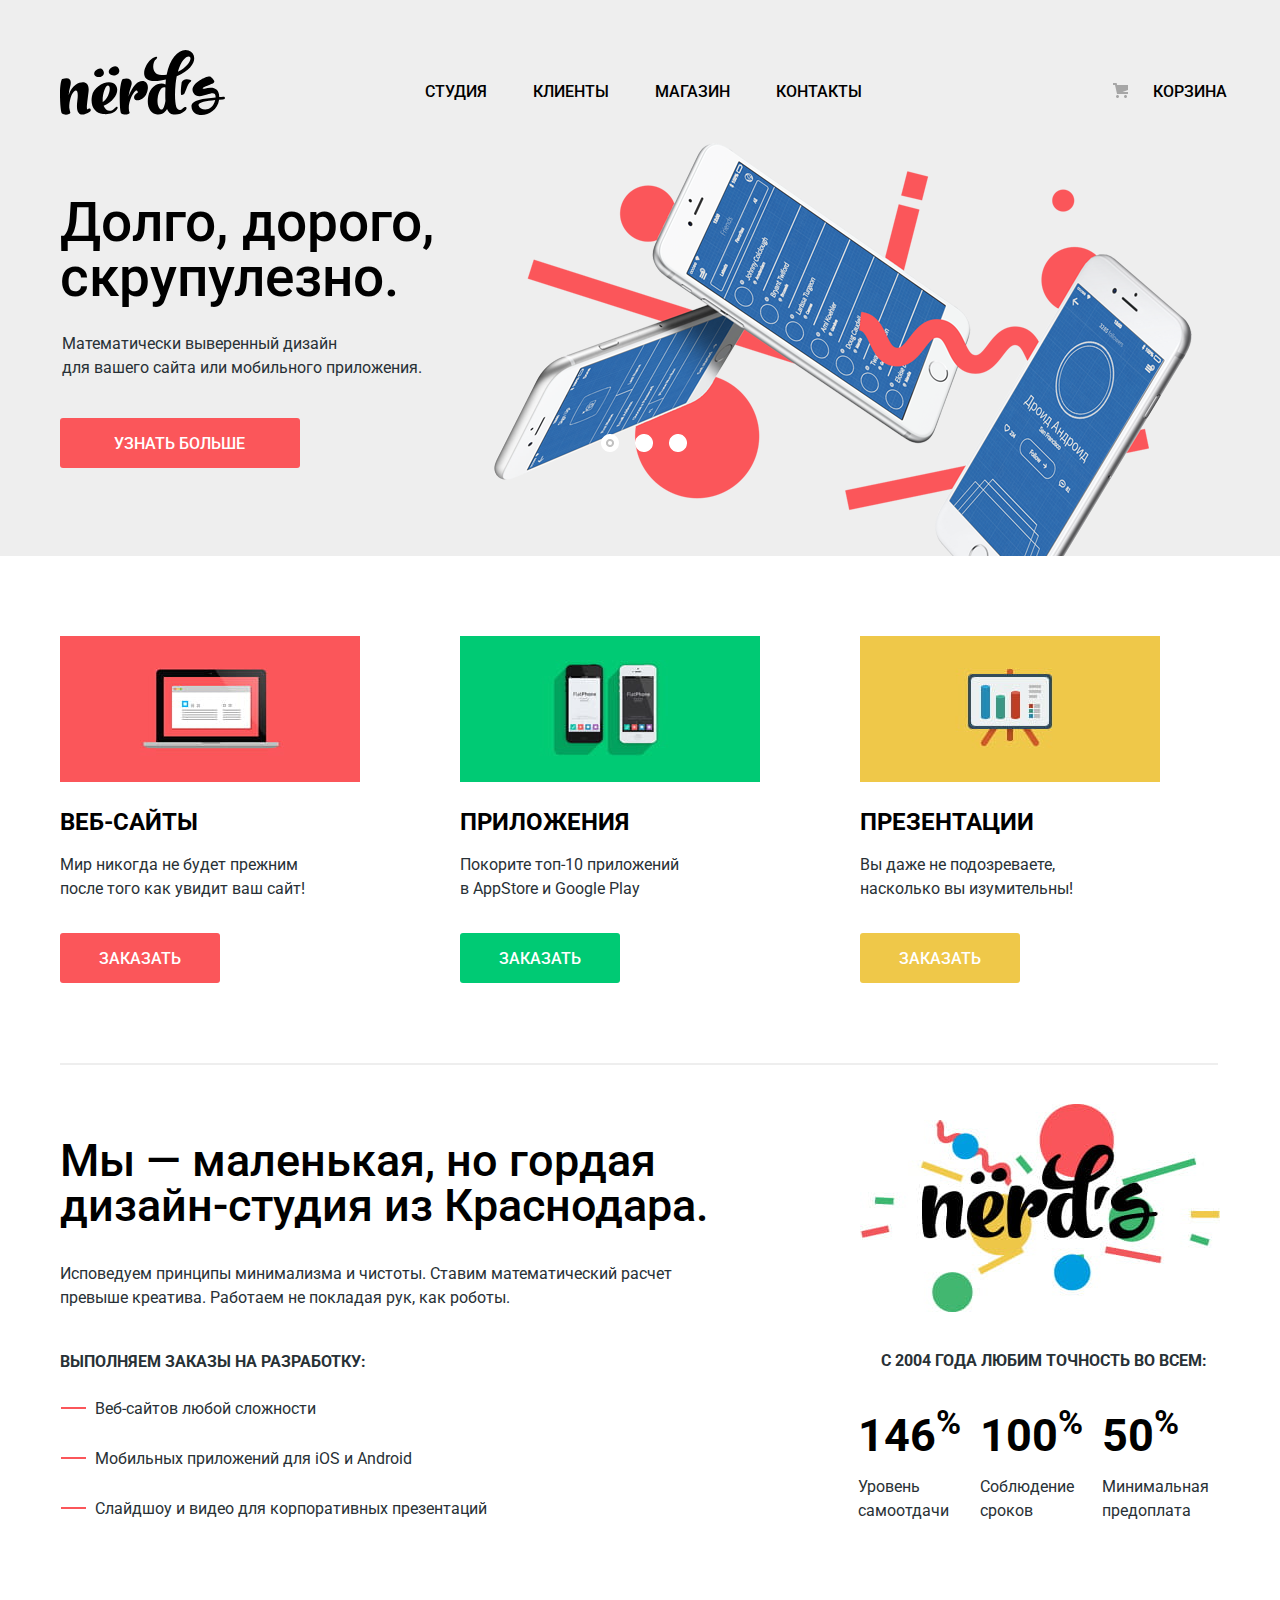
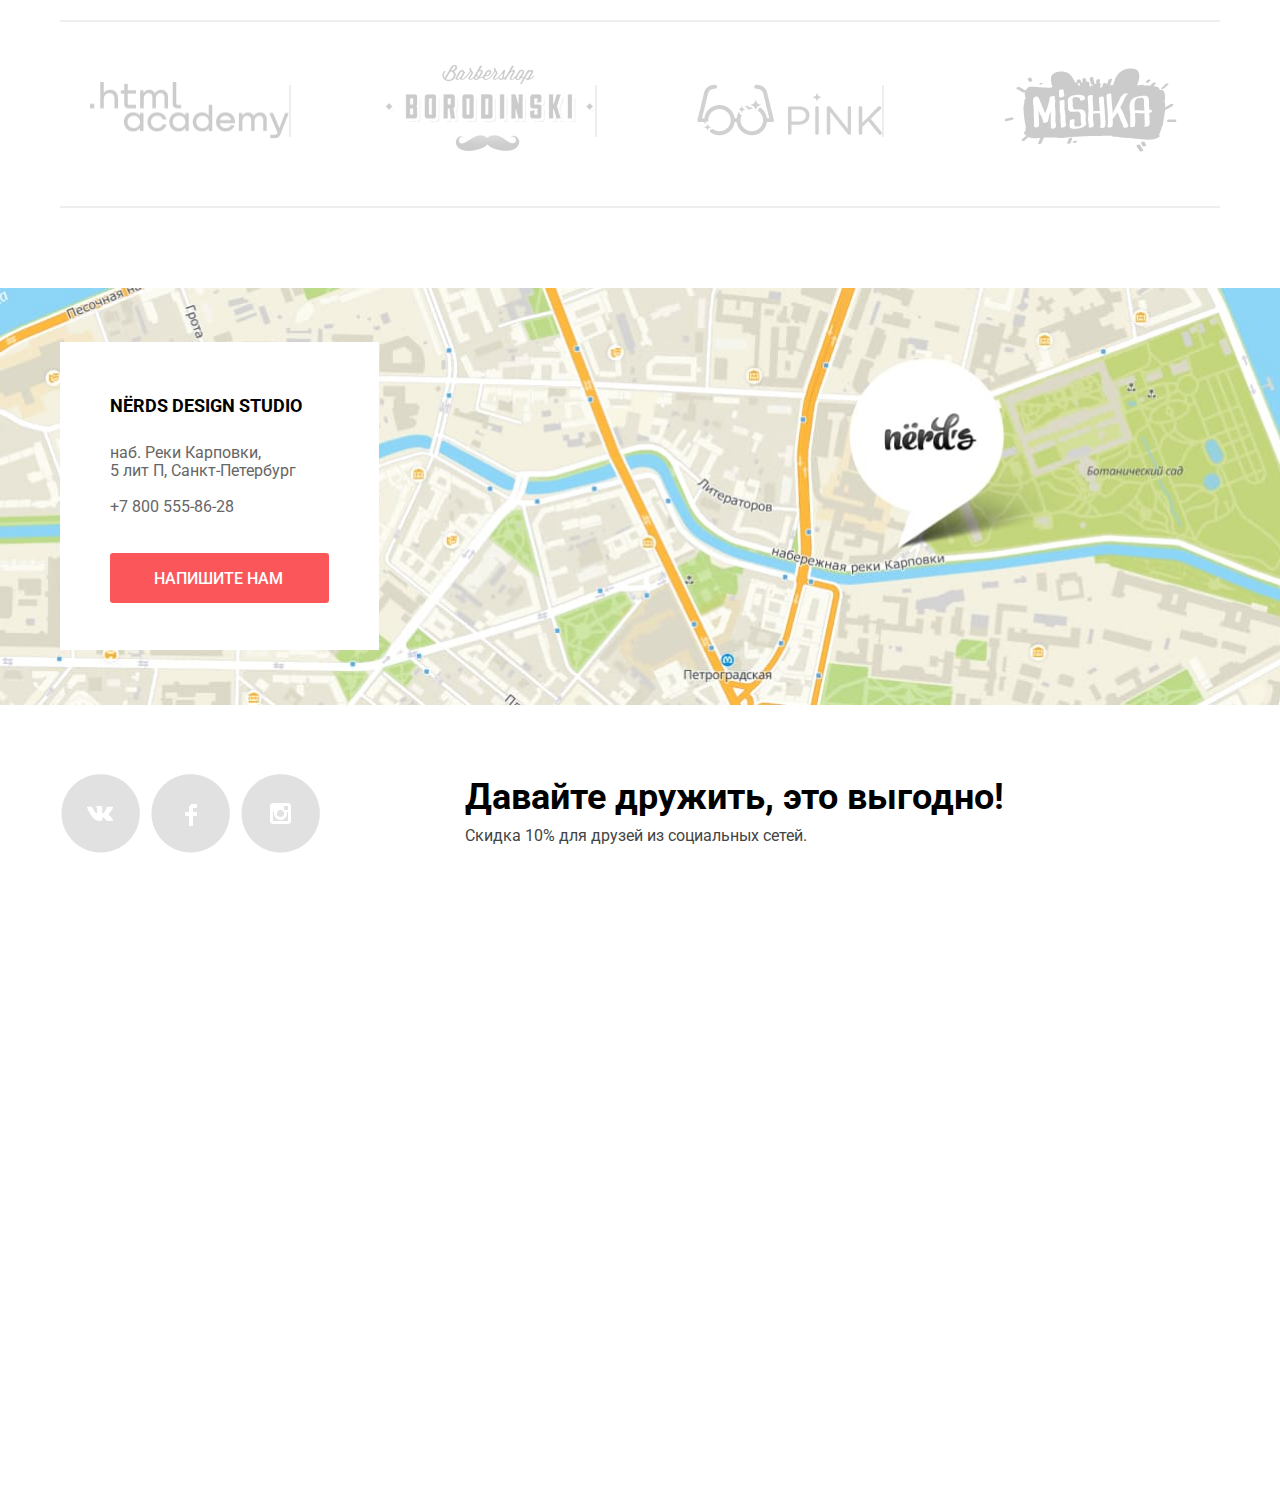
==== commit 845971dc: "ready for second trial" ====
--- a/index.html
+++ b/index.html
@@ -180,16 +180,16 @@
         </div>
         <form class="your_contacts" action="https://echo.htmlacademy.ru" method="POST">
           <div class="name_block">
-            <p class="sbscr">Ваше имя:</p>
-            <input class="inp" name="your_name" type="text" placeholder="Имя Фамилия" aria-label="write_name">
+            <label class="sbscr" for="name_from">Ваше имя:</label>
+            <input class="inp" id="name_from" name="your_name" type="text" placeholder="Имя Фамилия" aria-label="write_name">
           </div>
           <div class="email_block">
-            <p class="sbscr">Ваш email:</p>
-            <input class="inp" name="your_еmail" type="email" placeholder="email@example.com" aria-label="write_your_email">
+            <label class="sbscr" for="еmail_from">Ваш email:</label>
+            <input class="inp" id="еmail_from" name="your_еmail" type="email" placeholder="email@example.com" aria-label="write_your_email">
           </div>
           <div class="text_block">
-            <p class="sbscr">Текст письма:</p>
-            <p><textarea class="m_text inp" name="your_text" placeholder="В свободной форме" aria-label="write_your_letter_here"></textarea></p>
+            <label class="sbscr" for="text_to">Текст письма:</label>
+            <p><textarea class="m_text inp" id="text_to" name="your_text" placeholder="В свободной форме" aria-label="write_your_letter_here"></textarea></p>
           </div>
           <button class="m_submit_button" type="submit">отправить</button>
           
--- a/css/style.css
+++ b/css/style.css
@@ -697,6 +697,7 @@
   margin-left: 105px;
   margin-right: auto;
   padding-top: 6px;
+  padding-left: 10px;
 }
 
 .promo h2 {
@@ -747,7 +748,7 @@
 
 .main_center {
   width: 1160px;
-  margin: 56px auto 22px;
+  margin: 56px auto 16px;
   display: grid;
   grid-template-columns: 1fr 2fr;
 }
@@ -1237,7 +1238,7 @@
   width: 1160px;
   margin-left: auto;
   margin-right: auto;
-  margin-bottom: 60px;
+  margin-bottom: 45px;
   display: grid;
   grid-template-columns: 1fr 2fr;
 }
@@ -1307,10 +1308,9 @@
 }
 
 .modal {
-  /* display: none; */
+  display: none;
   position: fixed;
   top: 320px;
-  top: 10px;
   padding-top: 63px;
   padding-left: 100px;
   padding-right: 80px;
--- a/css/style.min.css
+++ b/css/style.min.css
@@ -1 +1 @@
-.to_hide{position:absolute;width:1px;height:1px;margin:-1px;border:0;padding:0;white-space:nowrap;clip-path:inset(100%);clip:rect(0 0 0 0);overflow:hidden}:root{--main_back_ground:#ffffff;--footer_back_ground:#eeeeee;--gold:#efc849;--calm_red:#fb565a;--hover_red:#e74246;--active_red:#d7373b;--calm_green:#00ca74;--hover_green:#00bc6c;--active_green:#00aa62;--calm_gold:#efc849;--hover_gold:#eab534;--active_gold:#e5a722;--black:#000000;--text_grey:#283136;--text_grey_mid:#444444;--bkgr_grey:#4d4d4d;--text_grey_less:#666666;--basket_grey:#a6a6a6;--border:#dbdbdb;--butt_back_ground:#dfdfdf;--butt_active:#d5d5d5;--border_grey:#888888;--toggl_point:#ababab;--pr_line:#d7dcdf;--m_border:#d7dcde;--m_border_hover:#b4b9bb;--m_text:#444444;--pr_line_green:#00ca74;--rad_butt_inner:#c1c1c1;--down_arr:#231f20;--info_text:#666666}.page_body{padding:0;font-family:"Roboto","Arial",sans-serif;font-weight:400;font-style:normal;font-size:16px;line-height:24px;color:var(--text_grey);background-color:var(--main_back_ground);min-height:100%;min-width:1200px;box-sizing:border-box;display:grid;grid-template-rows:min-content 1fr min-content;align-content:start}.header{background-color:var(--footer_back_ground);padding-top:49px}.header_center{width:1170px;margin:0 auto 2.84px;display:flex;justify-content:flex-start;align-items:center;box-sizing:border-box}.logo_top_left{padding-left:5px}.logo_top_left:hover{opacity:.7}.gold span:active,.green span:active,.logo_top_left:active,.red span:active{opacity:.3}.site_navi{min-width:440px;padding-left:200px;padding-top:12px;display:flex;flex-wrap:wrap}.site_navi li{margin-right:46px;padding:0}.site_navi li:last-child{margin-right:0}.basket,.site_navi_li a{color:var(--black);font-weight:500;text-transform:uppercase}.site_navi_li a{padding-top:10px;padding-bottom:10px}.basket:hover,.site_navi_li a:hover{color:var(--calm_red)}.basket:active,.site_navi_li a:active{color:var(--black);opacity:30}.basket{position:relative;padding-top:12px;padding-left:288px;box-sizing:border-box}.basket::before{position:absolute;content:"";top:15px;width:15px;height:15px;margin-left:-40px;background-image:url(../img/basket_svg.svg);background-repeat:no-repeat}.bottom_header{margin-left:auto;margin-right:auto;width:1160px;background-color:var(--footer_back_ground)}.bottom_header_сenter{width:1160px;margin:0 auto}.slider{width:1160px;min-height:431px}.slides{position:relative}.radio_but_block{position:absolute;left:535px;top:308px}.sld_but{width:18px;height:18px;border:0;background:0 0;margin-right:12px}.borodino:hover .barber_info,.handmade:hover .handmade_info,.kvas:hover .kvas_info,.pink:hover .pink_info,.school:hover .school_info,.sedona:hover .sedona_info,.slide{display:flex}.slide_show{width:760px;min-height:431px;background-repeat:no-repeat}.show1{background-image:url(../img/png_slide_show_flying_phones_a.png)}.show2{background-image:url(../img/png_slide_2.png)}.show3{background-image:url(../img/png_slide_3.png)}.slide2,.slide3{display:none}.slogan_block{width:400px;display:flex;flex-direction:column;padding-top:70px}.slogan_block p{margin-bottom:38px;padding-left:2px;padding-top:2px;white-space:nowrap;box-sizing:border-box}.slogan{color:var(--black);font-weight:500;font-size:55px;line-height:55px;margin-bottom:25px;margin-top:0;white-space:nowrap}.know_but{width:240px;min-height:50px;background-color:var(--calm_red);border-radius:3px;text-transform:uppercase;color:var(--main_back_ground);line-height:18px;font-weight:500;padding:17px 54px 15px;box-sizing:border-box}.know_but:hover{background-color:var(--hover_red)}.know_but:active{background-color:var(--active_red);opacity:.3}.catal_bot_head h1,.main{margin-left:auto;margin-right:auto}.main{width:1160px}.gallery_center{width:1160px;min-height:347px;padding-top:80px;padding-right:60px;margin:0 auto;box-sizing:border-box}.advantages ul,.gallery_block{display:flex;justify-content:space-between}.gallery_block{width:1100px;min-height:347px;flex-wrap:wrap}.gallery_block li{display:flex;flex-direction:column}.gallery_block_li img{margin-bottom:25px}.gallery_block_li p{margin-bottom:32px}.but,.gall_head{text-transform:uppercase}.gall_head{font-weight:700;font-size:24px;line-height:30px;margin-bottom:16px;margin-top:0;color:var(--black)}.but{width:160px;min-height:50px;border-radius:3px;font-weight:500;line-height:18px;color:var(--main_back_ground);padding:17px 40px 15px 39px;box-sizing:border-box;margin-bottom:80px}.products li:before,.red{background-color:var(--calm_red)}.green{background-color:var(--calm_green)}.gold{background-color:var(--calm_gold)}.red:hover{background-color:var(--hover_red)}.green:hover{background-color:var(--hover_green)}.gold:hover{background-color:var(--hover_gold)}.red:active{background-color:var(--active_red)}.green:active{background-color:var(--active_green)}.gold:active{background-color:var(--active_gold)}.just_line{width:1158px;height:2px;background-color:var(--footer_back_ground);margin-bottom:39px}.princip_block_center{width:1160px;height:413px;display:grid;grid-template-columns:2fr 1fr;gap:42px;margin:0 auto 73px}.princip_block_center section{height:413px}.princip_block_center_section p{line-height:24px;margin-bottom:40px}.princips_header{margin-top:34px;margin-bottom:34px;font-weight:500;font-size:45px;line-height:45px;color:var(--black)}.advantages h4,.what_we_can_do_header{font-weight:700;line-height:24px;text-transform:uppercase;margin-bottom:23px}.products{min-height:120px}.products li{position:relative;margin-left:35px;margin-bottom:26px}.products li:before{position:absolute;content:"";top:10px;width:25px;height:2px;margin-left:-34px}.advantages{display:flex;flex-direction:column;align-items:center}.advantages img{height:208px;width:360px;margin-bottom:37px;margin-left:22px}.advantages h4{margin-top:0;margin-left:30px;margin-bottom:31px}.advantages ul{gap:10px}.hiperbola_metrics li{margin-left:9px}.percents{font-weight:700;font-size:45px;line-height:64px;color:var(--black);margin-bottom:7px}.perform-metrics{line-height:18px}.portfolio_block{width:1160px;min-height:184px;display:flex;justify-content:flex-start;flex-wrap:wrap;align-items:center;margin:0 auto 80px;border-top:2px solid var(--footer_back_ground);border-bottom:2px solid var(--footer_back_ground)}.html_acad_logo_li{padding-left:30px}.borod_logo_li{padding-left:85px}.pink_logo_li{padding-left:90px}.mish_logo_li{padding-left:110px}.borod_logo,.html_acad_logo,.mish_logo,.pink_logo{opacity:.2}.borod_logo:hover,.html_acad_logo:hover,.mish_logo:hover,.pink_logo:hover{opacity:1}.borod_logo:active,.html_acad_logo:active,.mish_logo:active,.pink_logo:active{opacity:.1}.verty_stick{display:block;content:"";top:10px;left:20px;width:2px;height:52px;margin-bottom:5px;margin-right:10px;background-color:var(--footer_back_ground)}.footer_block{height:633px}.big_map_block{height:416px;background-image:url(../img/big_map_with_white_comma_logo.jpg);background-repeat:no-repeat;background-size:cover;padding-top:1px}.map_center{width:1160px;margin:0 auto;display:grid;grid-template-columns:1fr 1fr;gap:270px}.white_comma_logo{margin-top:70px;width:231;height:190px}.contacts_block{width:319px;background-color:var(--main_back_ground);margin-top:53px}.contacts_block h5{font-size:18px;line-height:30px;margin-top:49px;margin-left:50px;margin-bottom:22.7px}.contacts_block,.contacts_block div,form{display:flex;flex-direction:column}.contacts_block div{line-height:18px;width:230px;height:72px;margin-left:50px;margin-bottom:37.29px;justify-content:space-between}.contacts_block div,.telephone{color:var(--text_grey_less)}.shop::before,.write_me_butt{background-color:var(--calm_red)}.write_me_butt{width:219px;min-height:50px;border-radius:3px;margin-left:50px;margin-right:50px;margin-bottom:47px;font-weight:500;line-height:18px;color:var(--main_back_ground);text-transform:uppercase;padding:17px 44px 15px;box-sizing:border-box}.write_me_butt:hover{background-color:var(--hover_red)}.write_me_butt:active{background-color:var(--active_red);opacity:.3}.icon_center{width:1160px;margin:68px auto;display:grid;grid-template-columns:1fr 3fr}.icons_block{width:261px;display:flex;justify-content:space-between}.icons_block a{width:81px;height:81px}.vk_icon{display:block;background-image:url(../img/vk_icon_full.png)}.vk_icon:hover{background-image:url(../img/vk_icon_hover.png)}.vk_icon:active{background-image:url(../img/vk_icon_active.png)}.fb_icon,.insta_icon{display:block;background-image:url(../img/fb_icon_full.png)}.fb_icon:hover{background-image:url(../img/fb_icon_hover.png)}.fb_icon:active{background-image:url(../img/fb_icon_active.png)}.insta_icon{background-image:url(../img/instagram_icon_full.png)}.insta_icon:hover{background-image:url(../img/instagram_icon_hover.png)}.insta_icon:active{background-image:url(../img/instagram_icon_active.png)}.promo{width:660px;margin-left:105px;margin-right:auto;padding-top:6px}.contacts_block h5,.form h2,.promo h2{font-weight:700;color:var(--black)}.promo h2{margin-top:0;margin-bottom:10px;font-size:36px;line-height:36px}.promo p{line-height:22px;color:var(--text_grey_mid)}.site_navi .catal_breadcrumbs{position:relative}.shop::before{position:absolute;top:120px;content:"";width:73px;height:2px}.catal_bot_head{min-height:231px;background-color:var(--footer_back_ground);padding-top:70px;box-sizing:border-box;display:grid}.catal_bot_head h1{font-weight:500;font-size:55px;line-height:55px;color:var(--black)}.main_center{width:1160px;margin:56px auto 22px;display:grid;grid-template-columns:1fr 2fr}form{width:260px}.form h2{font-size:18px;line-height:30px;text-transform:uppercase;margin-bottom:48px}.from input,.meter_block,.till input{background-color:var(--footer_back_ground);border-radius:3px}.meter_block{position:relative;height:80px;width:260px;margin-bottom:14px}.toggler{position:absolute;top:0;width:2px;height:2px;border:8px solid var(--main_back_ground);border-radius:50%;background-color:var(--toggl_point);cursor:pointer}.tog_left{top:31px;left:22px}.tog_right{top:31px;left:160px}.progress_line{width:205px;height:2px;background-color:var(--pr_line);margin:39px 22px 39px 33px}.green_progr_line{width:138px;height:2px;background-color:var(--pr_line_green)}.from_till_block{margin-bottom:54px;display:flex;justify-content:flex-start}.from input,.till input{width:80px;min-height:38px;border:0;padding:10px;box-sizing:border-box;text-align:center;margin-left:7px}.from,.till{line-height:22px;text-transform:uppercase;color:var(--text_grey)}.till{margin-left:34px}.form_heads{font-weight:700;font-size:18px;line-height:30px;text-transform:uppercase;margin-bottom:16px;color:var(--black)}.net{border:0;margin-bottom:27px}.net_ul li{margin-bottom:16px}.features_field_ul li{margin-bottom:16.5px}.features_field{border:0;margin-bottom:33px}.feat_opti,.net_opti{padding-left:39px}.feat_opti label,.net_opti label{position:relative;display:block;cursor:pointer;user-select:none}.inpchkbx+label::before,.inpchkbx:hover+label::before{content:"";position:absolute;width:23px;height:23px;left:-37px;top:0;background-image:url(../img/bar.svg)}.inpchkbx:hover+label::before{background-image:url(../img/bar_hover.svg)}.inpchkbx:checked+label::before,.inpchkbx:checked:hover+label::before{content:"";position:absolute;width:25px;height:23px;left:-37px;top:0;border:0;background-image:url(../img/checked_bar.svg);background-repeat:no-repeat}.inpchkbx:checked:hover+label::before{left:-36px;background-image:url(../img/checked_bar_hover.svg)}.inp_radio+label::before,.inp_radio:hover+label::before{content:"";position:absolute;width:30px;height:30px;left:-38px;top:0;background-image:url(../img/circle.svg);background-repeat:no-repeat}.inp_radio:hover+label::before{background-image:url(../img/circle_hover.svg)}.inp_radio:checked+label::before,.inp_radio:checked:hover+label::before{content:"";position:absolute;width:25px;height:25px;left:-38px;top:0;border:0;background-image:url(../img/circle_checked.svg);background-repeat:no-repeat}.inp_radio:checked:hover+label::before{left:-36px;background-image:url(../img/circle_checked_hover.svg)}.show_but{min-height:50px;width:260;background-color:var(--footer_back_ground);border-radius:3px;border:0;font-weight:500;line-height:18px;color:var(--black);text-transform:uppercase;padding:17px 89px 15px 88px;box-sizing:border-box}.page_navi_block a:hover,.show_but:hover{background-color:var(--butt_back_ground)}.show_but:active{background-color:var(--butt_active);opacity:.3;box-shadow:0 5px var(--butt_active) inset}.proj_blocks{display:flex;flex-wrap:wrap}.sort_it_header{font-weight:700;font-size:18px;line-height:30px;text-transform:uppercase;margin-bottom:35px;color:var(--black)}.sort_it_criteria{width:360px;min-height:30px;display:flex;justify-content:space-between;flex-wrap:wrap;margin-bottom:45px;margin-left:264px}.down_tri{width:11px;height:10px;margin-top:8px;background-image:url(../img/down_active.svg);background-repeat:no-repeat;border:0;background-color:inherit}.on_tipe_li{padding-left:15px}.down_triange_li{padding-left:35px}.down_tri:hover{background-image:url(../img/down_hover.svg)}.down_tri:active{background-image:url(../img/down_active.svg)}.up_tri{width:11px;height:10px;margin-top:8px;background-image:url(../img/up_calm.svg);background-repeat:no-repeat;border:0;background-color:inherit}.up_tri:hover{background-image:url(../img/up_hover.svg)}.up_tri:active{background-image:url(../img/up_active.svg)}.on_price,.on_tipe{font-size:14px;line-height:18px;text-transform:uppercase;color:var(--black)}.on_price:hover,.on_tipe:hover{opacity:.6}.on_price:active,.on_tipe:active{opacity:1}.on_tipe{opacity:.3}.proj_blocks{padding-left:15px}.prog_block{min-height:618px;width:360px;margin-bottom:32px}.prog_block:nth-child(even){margin-right:38px}.info h3{font-weight:700;font-size:18px;line-height:30px;text-transform:uppercase;color:var(--black);margin-bottom:12px;margin-top:26px}.barber_info,.handmade_info,.kvas_info,.pink_info,.school_info,.sedona_info{position:absolute;display:flex;flex-direction:column;align-items:center;width:360px;min-height:231px;background-color:var(--footer_back_ground);display:none}.barber_info p,.handmade_info p,.kvas_info p,.pink_info p,.school_info p,.sedona_info p{text-align:center;color:var(--info_text)}.borodino:hover::before,.handmade:hover::before,.kvas:hover::before,.pink:hover::before,.school:hover::before,.sedona:hover::before{background-image:url(../img/block_hover.png)}.page_navi_block a,.proj_butt{min-height:50px;border-radius:3px;box-sizing:border-box;font-weight:500;line-height:18px;text-transform:uppercase}.proj_butt{width:200px;margin-top:32px;background-color:var(--calm_red);color:var(--main_back_ground);padding:17px 72px 15px}.proj_butt:hover{background-color:var(--hover_red)}.proj_butt:active{background-color:var(--active_red)}.borodino,.handmade,.kvas,.pink,.school,.sedona{position:relative;box-sizing:border-box;margin-top:40px;cursor:pointer;display:flex;align-items:flex-end}.borodino::before,.handmade::before,.kvas::before,.pink::before,.school::before,.sedona::before{position:absolute;content:"";margin-top:-40px;width:360px;height:40px;top:0;background-image:url(../img/block_calm.svg)}.page_navi_block_center{width:1160px;margin-left:auto;margin-right:auto;margin-bottom:60px;display:grid;grid-template-columns:1fr 2fr}.page_navi_block{display:flex;flex-wrap:wrap;justify-content:flex-start;padding-left:14px}.page_navi_block a{width:50px;background-color:var(--footer_back_ground);margin-right:11px;text-align:center;padding:17px 20px 11px;color:var(--black)}.page_navi_block a:active{background-color:var(--butt_active);color:var(--black);opacity:.3;box-shadow:0 5px var(--butt_active) inset}.page_navi_block a:first-child{background-color:var(--main_back_ground);border:3px solid var(--border);box-sizing:border-box}.page_navi_block a:first-child:hover{background-color:var(--butt_back_ground)}.page_navi_block a:first-child:active{background-color:var(--butt_active);color:var(--black);opacity:.3;box-shadow:0 5px var(--butt_active) inset}.page_navi_block a:last-child{width:260px}.modal_center{position:relative;width:960px;height:590px;margin-left:auto;margin-right:auto}.modal{display:none;position:fixed;top:320px;padding:63px 80px 84px 100px;background:var(--main_back_ground);box-shadow:0 20px 40px rgba(0,0,0,.4);box-sizing:border-box}.write_us{font-weight:700;font-size:45px;line-height:53px;color:var(--black)}.head_block,.your_contacts{display:flex;justify-content:space-between}.head_block{margin-bottom:37px}.your_contacts{width:760px;flex-direction:row;flex-wrap:wrap}.email_block,.inp,.name_block{width:360px}.inp{height:50px;border:2px solid var(--m_border);box-shadow:none;color:var(--m_text);opacity:.5;padding:16px 14px 16px 16px;box-sizing:border-box;margin-bottom:34px}.m_text{width:760px;min-height:118px;padding-top:14px;padding-bottom:84px;margin-bottom:40px;resize:none;overflow:hidden}.inp:hover{border-color:var(--m_border_hover)}.inp:focus{border-color:var(--black);opacity:1}.m_subm_button,.sbscr{font-size:16px;line-height:18px}.sbscr{width:300px;font-weight:700;margin-bottom:9px;color:var(--black)}.m_subm_button{width:259px;min-height:50px;border:0;background-color:var(--calm_red);border-radius:3px;font-weight:500;text-transform:uppercase;box-sizing:border-box;color:var(--main_back_ground);padding:17px 83px 15px}.m_subm_button:hover{background-color:var(--hover_red)}.m_subm_button:active{background-color:var(--active_red)}.m_subm_button:active .m_subm_button_text{opacity:.3}.modal_close{margin-top:13px;margin-right:-10px;width:21px;height:21px;border:0;background-color:inherit;background-image:url(../img/cross.svg)}.modal_close:hover{background-image:url(../img/cross_hover.svg)}.modal_close:active{background-image:url(../img/cross_active.svg)}+.to_hide{position:absolute;width:1px;height:1px;margin:-1px;border:0;padding:0;white-space:nowrap;clip-path:inset(100%);clip:rect(0 0 0 0);overflow:hidden}:root{--main_back_ground:#ffffff;--footer_back_ground:#eeeeee;--gold:#efc849;--calm_red:#fb565a;--hover_red:#e74246;--active_red:#d7373b;--calm_green:#00ca74;--hover_green:#00bc6c;--active_green:#00aa62;--calm_gold:#efc849;--hover_gold:#eab534;--active_gold:#e5a722;--black:#000000;--text_grey:#283136;--text_grey_mid:#444444;--bkgr_grey:#4d4d4d;--text_grey_less:#666666;--basket_grey:#a6a6a6;--border:#dbdbdb;--butt_back_ground:#dfdfdf;--butt_active:#d5d5d5;--border_grey:#888888;--toggl_point:#ababab;--pr_line:#d7dcdf;--m_border:#d7dcde;--m_border_hover:#b4b9bb;--m_text:#444444;--pr_line_green:#00ca74;--rad_butt_inner:#c1c1c1;--down_arr:#231f20;--info_text:#666666}.page_body{padding:0;font-family:"Roboto","Arial",sans-serif;font-weight:400;font-style:normal;font-size:16px;line-height:24px;color:var(--text_grey);background-color:var(--main_back_ground);min-height:100%;min-width:1200px;box-sizing:border-box;display:grid;grid-template-rows:min-content 1fr min-content;align-content:start}.header{background-color:var(--footer_back_ground);padding-top:49px}.header_center{width:1170px;margin:0 auto 2.84px;display:flex;justify-content:flex-start;align-items:center;box-sizing:border-box}.logo_top_left{padding-left:5px}.logo_top_left:hover{opacity:.7}.gold span:active,.green span:active,.logo_top_left:active,.red span:active{opacity:.3}.site_navi{min-width:440px;margin-left:200px;padding-top:12px;display:flex;flex-wrap:wrap}.site_navi li{margin-right:46px;padding:0}.site_navi li:last-child{margin-right:0}.basket,.site_navi_li a{color:var(--black);font-weight:500;text-transform:uppercase}.site_navi_li a{padding-top:10px;padding-bottom:10px}.basket:hover,.site_navi_li a:hover{color:var(--calm_red)}.basket:active,.site_navi_li a:active{color:var(--black);opacity:30}.basket{position:relative;padding-top:12px;padding-left:288px;box-sizing:border-box}.basket::before{position:absolute;content:"";top:15px;width:15px;height:15px;margin-left:-40px;background-image:url(../img/basket_svg.svg);background-repeat:no-repeat}.bottom_header{margin-left:auto;margin-right:auto;width:1160px;background-color:var(--footer_back_ground)}.bottom_header_сenter{width:1160px;margin:0 auto}.slider{width:1160px;min-height:431px}.slides{position:relative}.radio_but_block{position:absolute;left:535px;top:308px}.slide_button{width:18px;height:18px;border:0;background:0 0;margin-right:12px}.borodino:hover .barber_info,.handmade:hover .handmade_info,.kvas:hover .kvas_info,.pink:hover .pink_info,.school:hover .school_info,.sedona:hover .sedona_info,.slide{display:flex}.slide_show{width:760px;min-height:431px;background-repeat:no-repeat}.show1{background-image:url(../img/png_slide_show_flying_phones_a.png)}.show2{background-image:url(../img/png_slide_2.png)}.show3{background-image:url(../img/png_slide_3.png)}.slide2,.slide3{display:none}.gallery_block li,.slogan_block{display:flex;flex-direction:column}.slogan_block{width:400px;padding-top:70px}.slogan_block p{margin-bottom:38px;padding-left:2px;padding-top:2px;box-sizing:border-box}.slogan{color:var(--black);font-weight:500;font-size:55px;line-height:55px;margin-bottom:25px;margin-top:0;white-space:nowrap}.know_but{width:240px;min-height:50px;background-color:var(--calm_red);border-radius:3px;text-transform:uppercase;color:var(--main_back_ground);line-height:18px;font-weight:500;padding:17px 54px 15px;box-sizing:border-box}.know_but:hover{background-color:var(--hover_red)}.know_but:active{background-color:var(--active_red);opacity:.3}.catal_bot_head h1,.main{margin-left:auto;margin-right:auto}.main{width:1160px}.gallery_center{width:1160px;min-height:347px;padding-top:80px;padding-right:60px;margin:0 auto;box-sizing:border-box}.advantages ul,.gallery_block{display:flex;justify-content:space-between}.gallery_block{width:1100px;min-height:347px;flex-wrap:wrap}.gallery_block li{width:300px}.gallery_block_li img{margin-bottom:25px}.gallery_block_li p{margin-bottom:32px}.but,.gall_head{text-transform:uppercase}.gall_head{font-weight:700;font-size:24px;line-height:30px;margin-bottom:16px;margin-top:0;color:var(--black)}.but{width:160px;min-height:50px;border-radius:3px;font-weight:500;line-height:18px;color:var(--main_back_ground);padding:17px 40px 15px 39px;box-sizing:border-box;margin-bottom:80px}.products li:before,.red{background-color:var(--calm_red)}.green{background-color:var(--calm_green)}.gold{background-color:var(--calm_gold)}.red:hover{background-color:var(--hover_red)}.green:hover{background-color:var(--hover_green)}.gold:hover{background-color:var(--hover_gold)}.red:active{background-color:var(--active_red)}.green:active{background-color:var(--active_green)}.gold:active{background-color:var(--active_gold)}.just_line{width:1158px;height:2px;background-color:var(--footer_back_ground);margin-bottom:39px}.princip_block_center{width:1160px;min-height:413px;display:grid;grid-template-columns:2fr 1fr;gap:42px;margin:0 auto 73px}.princip_block_center section{min-height:413px}.princip_block_center_section p{line-height:24px;margin-bottom:40px}.princips_header{margin-top:34px;margin-bottom:34px;font-weight:500;font-size:45px;line-height:45px;color:var(--black)}.advantages h4,.what_we_can_do_header{font-weight:700;line-height:24px;text-transform:uppercase;margin-bottom:23px}.products{min-height:120px}.products li{position:relative;margin-left:35px;margin-bottom:26px}.products li:before{position:absolute;content:"";top:10px;width:25px;height:2px;margin-left:-34px}.advantages{display:flex;flex-direction:column;align-items:center}.advantages img{height:208px;width:360px;margin-bottom:37px;margin-left:22px}.advantages h4{margin-top:0;margin-left:30px;margin-bottom:31px}.advantages ul{gap:10px}.hiperbola_metrics li{margin-left:9px}.percents{font-weight:700;font-size:45px;line-height:64px;color:var(--black);margin-bottom:7px}.perform-metrics{line-height:18px}.portfolio_block{width:1160px;min-height:184px;display:flex;justify-content:flex-start;flex-wrap:wrap;align-items:center;margin:0 auto 80px;border-top:2px solid var(--footer_back_ground);border-bottom:2px solid var(--footer_back_ground)}.html_acad_logo_li{padding-left:30px}.borod_logo_li{padding-left:85px}.pink_logo_li{padding-left:90px}.mish_logo_li{padding-left:110px}.borod_logo,.html_acad_logo,.mish_logo,.pink_logo{opacity:.2}.borod_logo:hover,.html_acad_logo:hover,.mish_logo:hover,.pink_logo:hover{opacity:1}.borod_logo:active,.html_acad_logo:active,.mish_logo:active,.pink_logo:active{opacity:.1}.verty_stick{display:block;content:"";top:10px;left:20px;width:2px;height:52px;margin-bottom:5px;margin-right:10px;background-color:var(--footer_back_ground)}.footer_block{height:633px}.big_map_block{height:416px;background-image:url(../img/big_map_with_white_comma_logo.jpg);background-repeat:no-repeat;background-size:cover;padding-top:1px}.map_center{width:1160px;margin:0 auto;display:grid;grid-template-columns:1fr 1fr;gap:270px}.white_comma_logo{margin-top:70px;width:231;height:190px}.contacts_block{width:319px;background-color:var(--main_back_ground);margin-top:53px}.contacts_block h5{font-size:18px;line-height:30px;margin-top:49px;margin-left:50px;margin-bottom:22.7px}.contacts_block,.contacts_block div,form{display:flex;flex-direction:column}.contacts_block div{line-height:18px;width:230px;height:72px;margin-left:50px;margin-bottom:37.29px;justify-content:space-between}.contacts_block div,.telephone{color:var(--text_grey_less)}.shop::before,.write_me_butt{background-color:var(--calm_red)}.write_me_butt{width:219px;min-height:50px;border-radius:3px;margin-left:50px;margin-right:50px;margin-bottom:47px;font-weight:500;line-height:18px;color:var(--main_back_ground);text-transform:uppercase;padding:17px 44px 15px;box-sizing:border-box}.write_me_butt:hover{background-color:var(--hover_red)}.write_me_butt:active{background-color:var(--active_red);opacity:.3}.icon_center{width:1160px;margin:68px auto;display:grid;grid-template-columns:1fr 3fr}.icons_block{width:261px;display:flex;justify-content:space-between;flex-wrap:wrap}.icons_block a{width:81px;height:81px;margin-bottom:5px}.vk_icon{display:block;background-image:url(../img/vk_icon_full.png)}.vk_icon:hover{background-image:url(../img/vk_icon_hover.png)}.vk_icon:active{background-image:url(../img/vk_icon_active.png)}.fb_icon,.insta_icon{display:block;background-image:url(../img/fb_icon_full.png)}.fb_icon:hover{background-image:url(../img/fb_icon_hover.png)}.fb_icon:active{background-image:url(../img/fb_icon_active.png)}.insta_icon{background-image:url(../img/instagram_icon_full.png)}.insta_icon:hover{background-image:url(../img/instagram_icon_hover.png)}.insta_icon:active{background-image:url(../img/instagram_icon_active.png)}.promo{width:660px;margin-left:105px;margin-right:auto;padding-top:6px;padding-left:10px}.contacts_block h5,.form h2,.promo h2{font-weight:700;color:var(--black)}.promo h2{margin-top:0;margin-bottom:10px;font-size:36px;line-height:36px}.promo p{line-height:22px;color:var(--text_grey_mid)}.site_navi .catal_breadcrumbs{position:relative}.shop::before{position:absolute;top:120px;content:"";width:73px;height:2px}.catal_bot_head{min-height:231px;background-color:var(--footer_back_ground);padding-top:70px;box-sizing:border-box;display:grid}.catal_bot_head h1{font-weight:500;font-size:55px;line-height:55px;color:var(--black)}.main_center{width:1160px;margin:56px auto 16px;display:grid;grid-template-columns:1fr 2fr}form{width:260px}.form h2{font-size:18px;line-height:30px;text-transform:uppercase;margin-bottom:48px}.from input,.meter_block,.till input{background-color:var(--footer_back_ground);border-radius:3px}.meter_block{position:relative;height:80px;width:260px;margin-bottom:14px}.toggler{position:absolute;top:0;width:2px;height:2px;border:8px solid var(--main_back_ground);border-radius:50%;background-color:var(--toggl_point);cursor:pointer}.tog_left{top:31px;left:22px}.tog_right{top:31px;left:160px}.progress_line{width:205px;height:2px;background-color:var(--pr_line);margin:39px 22px 39px 33px}.green_progr_line{width:138px;height:2px;background-color:var(--pr_line_green)}.from_till_block{margin-bottom:54px;display:flex;justify-content:flex-start}.from input,.till input{width:80px;min-height:38px;border:0;padding:10px;box-sizing:border-box;text-align:center;margin-left:7px}.from,.till{line-height:22px;text-transform:uppercase;color:var(--text_grey)}.till{margin-left:34px}.form_heads{font-weight:700;font-size:18px;line-height:30px;text-transform:uppercase;margin-bottom:16px;color:var(--black)}.net{border:0;margin-bottom:27px}.net_ul li{margin-bottom:16px}.features_field_ul li{margin-bottom:16.5px}.features_field{border:0;margin-bottom:33px}.feat_opti,.net_opti{padding-left:39px}.feat_opti label,.net_opti label{position:relative;display:block;cursor:pointer;user-select:none}.input_checkbox+label::before{content:"";position:absolute;width:23px;height:23px;left:-37px;top:0;background-image:url(../img/bar.svg)}.input_checkbox:focus+label::before{outline:4px solid var(--black)}.input_checkbox:hover+label::before{content:"";position:absolute;width:23px;height:23px;left:-37px;top:0;background-image:url(../img/bar_hover.svg)}.input_checkbox:checked+label::before,.input_checkbox:checked:hover+label::before{content:"";position:absolute;width:25px;height:23px;left:-37px;top:0;border:0;background-image:url(../img/checked_bar.svg);background-repeat:no-repeat}.input_checkbox:checked:hover+label::before{left:-36px;background-image:url(../img/checked_bar_hover.svg)}.inp_radio+label::before,.inp_radio:hover+label::before{content:"";position:absolute;width:30px;height:30px;left:-38px;top:0;background-image:url(../img/circle.svg);background-repeat:no-repeat}.inp_radio:hover+label::before{background-image:url(../img/circle_hover.svg)}.inp_radio:focus+label::before{outline:2px solid #000}.inp_radio:checked+label::before,.inp_radio:checked:hover+label::before{content:"";position:absolute;width:25px;height:25px;left:-38px;top:0;border:0;background-image:url(../img/circle_checked.svg);background-repeat:no-repeat}.inp_radio:checked:hover+label::before{left:-36px;background-image:url(../img/circle_checked_hover.svg)}.show_but{min-height:50px;width:260;background-color:var(--footer_back_ground);border-radius:3px;border:0;font-weight:500;line-height:18px;color:var(--black);text-transform:uppercase;padding:17px 89px 15px 88px;box-sizing:border-box}.page_navi_block a:hover,.show_but:hover{background-color:var(--butt_back_ground)}.show_but:active{background-color:var(--butt_active);opacity:.3;box-shadow:0 5px var(--butt_active) inset}.proj_blocks{display:flex;flex-wrap:wrap}.sort_it_header{font-weight:700;font-size:18px;line-height:30px;text-transform:uppercase;margin-bottom:35px;color:var(--black)}.sort_it_criteria{width:360px;min-height:30px;display:flex;justify-content:space-between;flex-wrap:wrap;margin-bottom:45px;margin-left:264px}.down_tri{width:11px;height:10px;margin-top:8px;background-image:url(../img/down_active.svg);background-repeat:no-repeat;border:0;background-color:inherit}.on_type_li{padding-left:15px}.down_triange_li{padding-left:35px}.down_tri:hover{background-image:url(../img/down_hover.svg)}.down_tri:active{background-image:url(../img/down_active.svg)}.up_tri{width:11px;height:10px;margin-top:8px;background-image:url(../img/up_calm.svg);background-repeat:no-repeat;border:0;background-color:inherit}.up_tri:hover{background-image:url(../img/up_hover.svg)}.up_tri:active{background-image:url(../img/up_active.svg)}.on_price,.on_type{font-size:14px;line-height:18px;text-transform:uppercase;color:var(--black)}.on_price:hover,.on_type:hover{opacity:.6}.on_price:active,.on_type:active{opacity:1}.on_type{opacity:.3}.proj_blocks{padding-left:15px}.prog_block{min-height:618px;width:360px;margin-bottom:32px}.prog_block:nth-child(even){margin-right:38px}.info h3{font-weight:700;font-size:18px;line-height:30px;text-transform:uppercase;color:var(--black);margin-bottom:12px;margin-top:26px}.barber_info,.handmade_info,.kvas_info,.pink_info,.school_info,.sedona_info{position:absolute;display:flex;flex-direction:column;align-items:center;width:360px;min-height:231px;background-color:var(--footer_back_ground);display:none}.barber_info p,.handmade_info p,.kvas_info p,.pink_info p,.school_info p,.sedona_info p{text-align:center;color:var(--info_text)}.borodino:hover::before,.handmade:hover::before,.kvas:hover::before,.pink:hover::before,.school:hover::before,.sedona:hover::before{background-image:url(../img/block_hover.png)}.page_navi_block a,.proj_butt{min-height:50px;border-radius:3px;box-sizing:border-box;font-weight:500;line-height:18px;text-transform:uppercase}.proj_butt{width:200px;margin-top:32px;background-color:var(--calm_red);color:var(--main_back_ground);padding:17px 72px 15px}.proj_butt:hover{background-color:var(--hover_red)}.proj_butt:active{background-color:var(--active_red)}.borodino,.handmade,.kvas,.pink,.school,.sedona{position:relative;box-sizing:border-box;margin-top:40px;cursor:pointer;display:flex;align-items:flex-end}.borodino::before,.handmade::before,.kvas::before,.pink::before,.school::before,.sedona::before{position:absolute;content:"";margin-top:-40px;width:360px;height:40px;top:0;background-image:url(../img/block_calm.svg)}.page_navi_block_center{width:1160px;margin-left:auto;margin-right:auto;margin-bottom:45px;display:grid;grid-template-columns:1fr 2fr}.page_navi_block{display:flex;flex-wrap:wrap;justify-content:flex-start;padding-left:14px}.page_navi_block a{width:50px;background-color:var(--footer_back_ground);margin-right:11px;margin-bottom:11px;text-align:center;padding:17px 20px 11px;color:var(--black)}.page_navi_block a:active{background-color:var(--butt_active);color:var(--black);opacity:.3;box-shadow:0 5px var(--butt_active) inset}.page_navi_block a:first-child{background-color:var(--main_back_ground);border:3px solid var(--border);box-sizing:border-box}.page_navi_block a:first-child:hover{background-color:var(--butt_back_ground)}.page_navi_block a:first-child:active{background-color:var(--butt_active);color:var(--black);opacity:.3;box-shadow:0 5px var(--butt_active) inset}.page_navi_block a:last-child{width:260px}.modal_center{position:relative;width:960px;height:590px;margin-left:auto;margin-right:auto}.modal{display:none;position:fixed;top:320px;padding:63px 80px 84px 100px;background:var(--main_back_ground);box-shadow:0 20px 40px rgba(0,0,0,.4);box-sizing:border-box}.write_us{font-weight:700;font-size:45px;line-height:53px;color:var(--black)}.head_block,.your_contacts{display:flex;justify-content:space-between}.head_block{margin-bottom:37px}.your_contacts{width:760px;flex-direction:row;flex-wrap:wrap}.email_block,.inp,.name_block{width:360px}.inp{height:50px;border:2px solid var(--m_border);box-shadow:none;color:var(--m_text);opacity:.5;padding:16px 14px 16px 16px;box-sizing:border-box;margin-bottom:34px}.m_text{width:760px;min-height:118px;padding-top:14px;padding-bottom:84px;margin-bottom:40px;resize:none;overflow:hidden}.inp:hover{border-color:var(--m_border_hover)}.inp:focus{border-color:var(--black);opacity:1}.m_submit_button,.subscribe{font-size:16px;line-height:18px}.subscribe{width:300px;font-weight:700;margin-bottom:9px;color:var(--black)}.m_submit_button{width:259px;min-height:50px;border:0;background-color:var(--calm_red);border-radius:3px;font-weight:500;text-transform:uppercase;box-sizing:border-box;color:var(--main_back_ground);padding:17px 83px 15px}.m_submit_button:hover{background-color:var(--hover_red)}.m_submit_button:active{background-color:var(--active_red)}.m_submit_button:active .m_submit_button_text{opacity:.3}.modal_close{margin-top:13px;margin-right:-10px;width:21px;height:21px;border:0;background-color:inherit;background-image:url(../img/cross.svg)}.modal_close:hover{background-image:url(../img/cross_hover.svg)}.modal_close:active{background-image:url(../img/cross_active.svg)}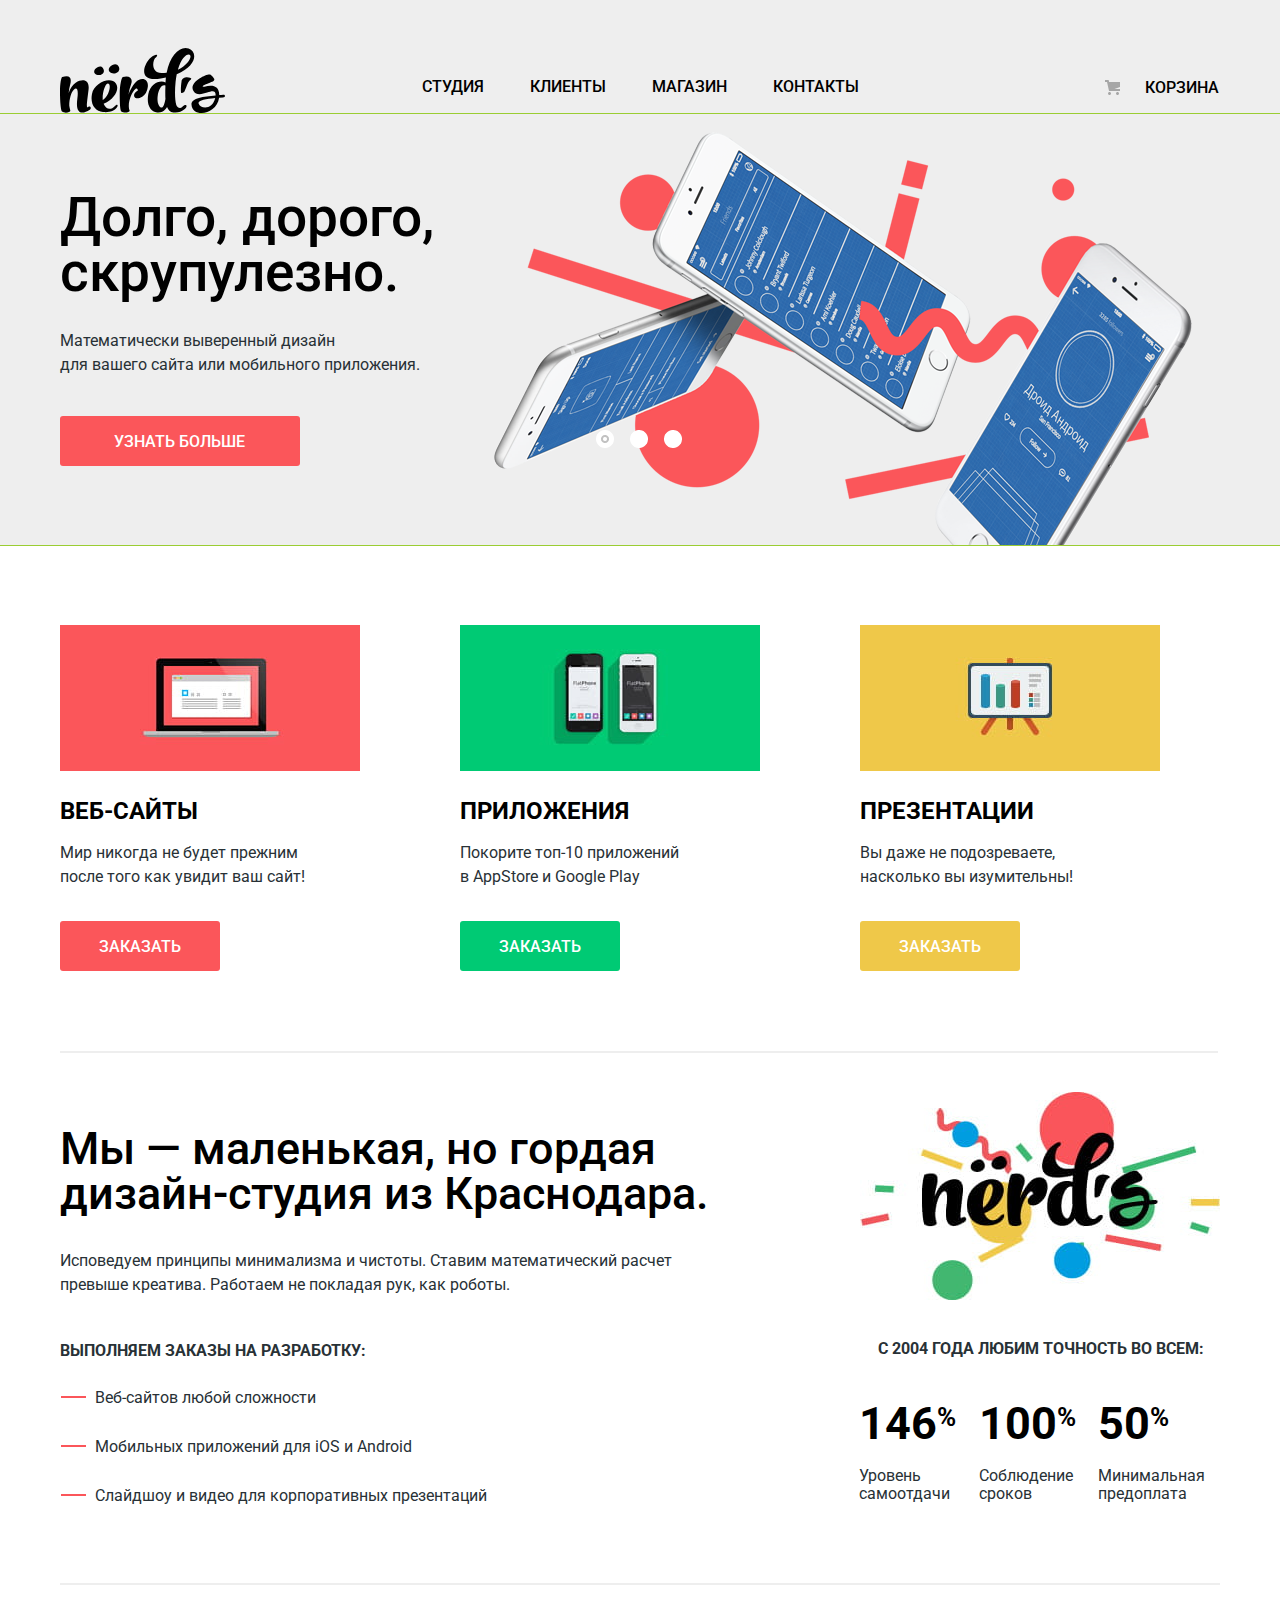
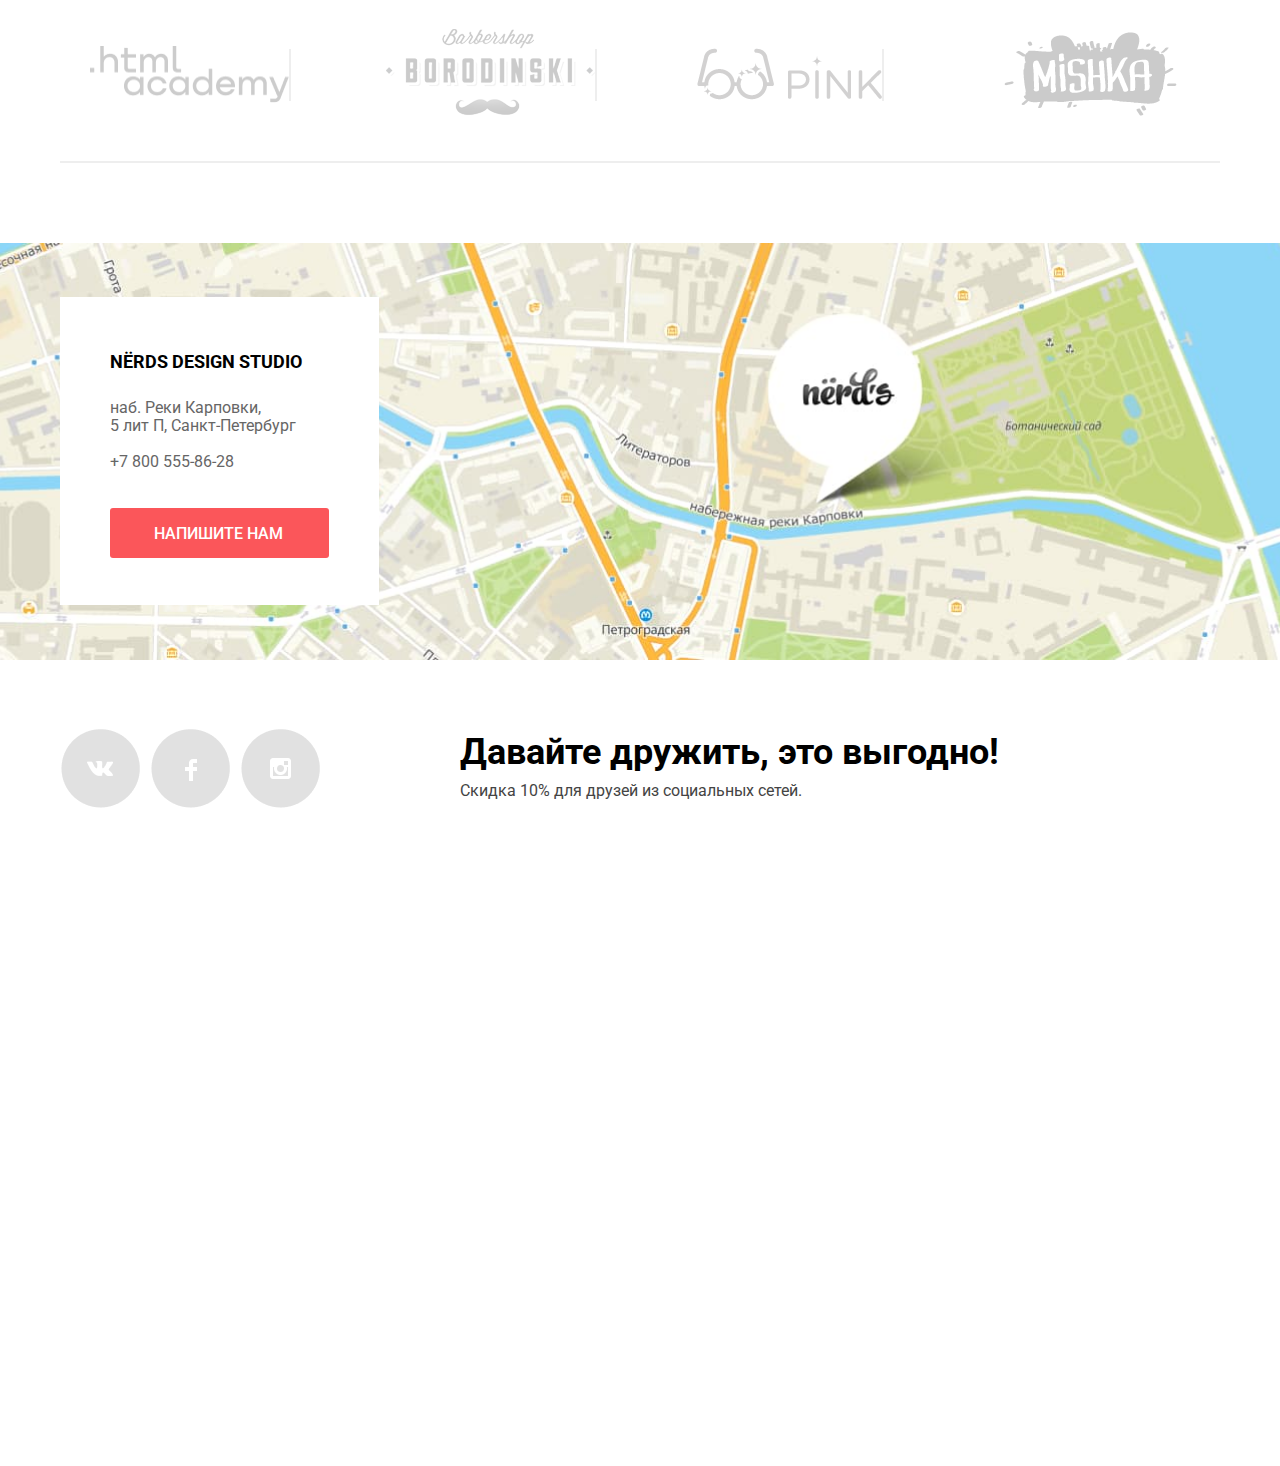
==== commit 3aa41a84: "index - pixel pergect completed" ====
--- a/index.html
+++ b/index.html
@@ -120,7 +120,7 @@
           <ul class="hiperbola_metrics">
             <li>
               <p class="percents">146<sup>%</sup></p>
-              <p class="perform_metrics">Уровень<br>самоотдачи</p>
+              <p class="perform_metrics">Уровень самоотдачи</p>
             </li>
             <li>
               <p class="percents">100<sup>%</sup></p>
--- a/css/style.css
+++ b/css/style.css
@@ -67,13 +67,12 @@
 /* ХЕДЕР */
 .header {
   background-color: var(--footer_back_ground);
-  padding-top: 49px;
+  padding-top: 47px;
 }
 
 .header_center {
   width: 1170px;
-  margin: 0 auto;
-  margin-bottom: 2.84px;
+  margin: 0 auto 0.5px;
   display: flex;
   justify-content: flex-start;
   align-items: center;
@@ -82,6 +81,7 @@
 
 .logo_top_left {
   padding-left: 5px;
+  line-height: 0px;
 }
 
 .logo_top_left:hover {
@@ -94,8 +94,8 @@
 
 .site_navi {
   min-width: 440px;
-  margin-left: 200px;
-  padding-top: 12px;
+  margin-left: 197px;
+  padding-top: 14px;
   display: flex;
   flex-wrap: wrap;
 }
@@ -131,15 +131,15 @@
   color: var(--black);
   font-weight: 500;
   text-transform: uppercase;
-  padding-top: 12px;
-  padding-left: 288px;
+  padding-top: 16px;
+  padding-left: 283px;
   box-sizing: border-box;
 }
 
 .basket::before {
   position: absolute;
   content: "";
-  top: 15px;
+  top: 20px;
   width: 15px;
   height: 15px;
   margin-left: -40px;
@@ -159,8 +159,8 @@
 .bottom_header {
   margin-left: auto;
   margin-right: auto;
-  width: 1160px;
   background-color: var(--footer_back_ground);
+  outline: 1px solid yellowgreen;
 }
 
 .bottom_header_сenter {
@@ -179,8 +179,8 @@
 
 .radio_but_block {
   position: absolute;
-  left: 535px;
-  top: 308px;
+  left: 530px;
+  top: 315px;
 }
 
 .slide_button {
@@ -206,14 +206,17 @@
 }
 
 .show2 {
-  background-image: url(../img/png_slide_2.png);
+  background-image: url(../img/png_slide_2_a.png);
 }
 
 .show3 {
-  background-image: url(../img/png_slide_3.png);
-}
-
-/* .slide1 {display: none;} */
+  background-image: url(../img/png_slide_3_a.png);
+}
+
+/* .slide1 {
+  display: none;
+} */
+
 .slide2 {
   display: none;
 }
@@ -230,9 +233,9 @@
 }
 
 .slogan_block p {
-  margin-bottom: 38px;
-  padding-left: 2px;
-  padding-top: 2px;
+  margin-bottom: 39px;
+  padding-top: 4px;
+  line-height: 24px;
   box-sizing: border-box;
 }
 
@@ -242,7 +245,7 @@
   font-size: 55px;
   line-height: 55px;
   margin-bottom: 25px;
-  margin-top: 0px;
+  margin-top: 6px;
   white-space: nowrap;
 }
 
@@ -312,7 +315,7 @@
   font-size: 24px;
   line-height: 30px;
   text-transform: uppercase;
-  margin-bottom: 16px;
+  margin-bottom: 15px;
   margin-top: 0px;
   color: var(--black);
 }
@@ -388,7 +391,7 @@
   display: grid;
   grid-template-columns: 2fr 1fr;
   gap: 42px;
-  margin-bottom: 73px;
+  margin-bottom: 50px;
 }
 
 .princip_block_center section {
@@ -397,12 +400,12 @@
 
 .princip_block_center_section p {
   line-height: 24px;
-  margin-bottom: 40px;
+  margin-bottom: 42px;
 }
 
 .princips_header {
   margin-top: 34px;
-  margin-bottom: 34px;
+  margin-bottom: 33px;
   font-weight: 500;
   font-size: 45px;
   line-height: 45px;
@@ -423,7 +426,7 @@
 .products li {
   position: relative;
   margin-left: 35px;
-  margin-bottom: 26px;
+  margin-bottom: 25px;
 }
 
 .products li:before {
@@ -451,7 +454,7 @@
 
 .advantages h4 {
   margin-top: 0px;
-  margin-left: 30px;
+  margin-left: 23px;
   margin-bottom: 31px;
   font-weight: bold;
   line-height: 24px;
@@ -459,13 +462,25 @@
 }
 
 .advantages ul {
-  display: flex;
-  justify-content: space-between;
-  gap: 10px;
+  width: 100%;
+  display: flex;
+  justify-content: flex-start;
 }
 
 .hiperbola_metrics li {
-  margin-left: 9px;
+  width: 115px;
+}
+
+.hiperbola_metrics li:nth-child(1) {
+  padding-left: 21px;
+}
+
+.hiperbola_metrics li:nth-child(2) {
+  padding-left: 5px;
+}
+
+.hiperbola_metrics li:nth-child(3) {
+  padding-left: 4px;
 }
 
 .percents {
@@ -473,10 +488,15 @@
   font-size: 45px;
   line-height: 64px;
   color: var(--black);
-  margin-bottom: 7px;
-}
-
-.perform-metrics {
+  margin-bottom: 11px;
+}
+
+.percents sup {
+  font-size: 26px;
+  line-height: 40px;
+}
+
+.perform_metrics {
   line-height: 18px;
 }
 
@@ -484,7 +504,7 @@
 
 .portfolio_block {
   width: 1160px;
-  min-height: 184px;
+  min-height: 180px;
   margin: 0 auto;
   display: flex;
   justify-content: flex-start;
@@ -493,6 +513,8 @@
   margin-bottom: 80px;
   border-top: 2px solid var(--footer_back_ground);
   border-bottom: 2px solid var(--footer_back_ground);
+  padding-top: 10px;
+  box-sizing: border-box;
 }
 
 .html_acad_logo_li {
@@ -554,6 +576,7 @@
 .big_map_block {
   height: 416px;
   background-image: url(../img/big_map_with_white_comma_logo.jpg);
+  background-position: center;
   background-repeat: no-repeat;
   background-size: cover;
   padding-top: 1px;
@@ -586,7 +609,7 @@
   font-size: 18px;
   line-height: 30px;
   color: var(--black);
-  margin-top: 49px;
+  margin-top: 50px;
   margin-left: 50px;
   margin-bottom: 22.7px;
 }
@@ -694,7 +717,7 @@
 
 .promo {
   width: 660px;
-  margin-left: 105px;
+  margin-left: 100px;
   margin-right: auto;
   padding-top: 6px;
   padding-left: 10px;
--- a/css/style.min.css
+++ b/css/style.min.css
@@ -1 +1 @@
-.to_hide{position:absolute;width:1px;height:1px;margin:-1px;border:0;padding:0;white-space:nowrap;clip-path:inset(100%);clip:rect(0 0 0 0);overflow:hidden}:root{--main_back_ground:#ffffff;--footer_back_ground:#eeeeee;--gold:#efc849;--calm_red:#fb565a;--hover_red:#e74246;--active_red:#d7373b;--calm_green:#00ca74;--hover_green:#00bc6c;--active_green:#00aa62;--calm_gold:#efc849;--hover_gold:#eab534;--active_gold:#e5a722;--black:#000000;--text_grey:#283136;--text_grey_mid:#444444;--bkgr_grey:#4d4d4d;--text_grey_less:#666666;--basket_grey:#a6a6a6;--border:#dbdbdb;--butt_back_ground:#dfdfdf;--butt_active:#d5d5d5;--border_grey:#888888;--toggl_point:#ababab;--pr_line:#d7dcdf;--m_border:#d7dcde;--m_border_hover:#b4b9bb;--m_text:#444444;--pr_line_green:#00ca74;--rad_butt_inner:#c1c1c1;--down_arr:#231f20;--info_text:#666666}.page_body{padding:0;font-family:"Roboto","Arial",sans-serif;font-weight:400;font-style:normal;font-size:16px;line-height:24px;color:var(--text_grey);background-color:var(--main_back_ground);min-height:100%;min-width:1200px;box-sizing:border-box;display:grid;grid-template-rows:min-content 1fr min-content;align-content:start}.header{background-color:var(--footer_back_ground);padding-top:49px}.header_center{width:1170px;margin:0 auto 2.84px;display:flex;justify-content:flex-start;align-items:center;box-sizing:border-box}.logo_top_left{padding-left:5px}.logo_top_left:hover{opacity:.7}.gold span:active,.green span:active,.logo_top_left:active,.red span:active{opacity:.3}.site_navi{min-width:440px;margin-left:200px;padding-top:12px;display:flex;flex-wrap:wrap}.site_navi li{margin-right:46px;padding:0}.site_navi li:last-child{margin-right:0}.basket,.site_navi_li a{color:var(--black);font-weight:500;text-transform:uppercase}.site_navi_li a{padding-top:10px;padding-bottom:10px}.basket:hover,.site_navi_li a:hover{color:var(--calm_red)}.basket:active,.site_navi_li a:active{color:var(--black);opacity:30}.basket{position:relative;padding-top:12px;padding-left:288px;box-sizing:border-box}.basket::before{position:absolute;content:"";top:15px;width:15px;height:15px;margin-left:-40px;background-image:url(../img/basket_svg.svg);background-repeat:no-repeat}.bottom_header{margin-left:auto;margin-right:auto;width:1160px;background-color:var(--footer_back_ground)}.bottom_header_сenter{width:1160px;margin:0 auto}.slider{width:1160px;min-height:431px}.slides{position:relative}.radio_but_block{position:absolute;left:535px;top:308px}.slide_button{width:18px;height:18px;border:0;background:0 0;margin-right:12px}.borodino:hover .barber_info,.handmade:hover .handmade_info,.kvas:hover .kvas_info,.pink:hover .pink_info,.school:hover .school_info,.sedona:hover .sedona_info,.slide{display:flex}.slide_show{width:760px;min-height:431px;background-repeat:no-repeat}.show1{background-image:url(../img/png_slide_show_flying_phones_a.png)}.show2{background-image:url(../img/png_slide_2.png)}.show3{background-image:url(../img/png_slide_3.png)}.slide2,.slide3{display:none}.gallery_block li,.slogan_block{display:flex;flex-direction:column}.slogan_block{width:400px;padding-top:70px}.slogan_block p{margin-bottom:38px;padding-left:2px;padding-top:2px;box-sizing:border-box}.slogan{color:var(--black);font-weight:500;font-size:55px;line-height:55px;margin-bottom:25px;margin-top:0;white-space:nowrap}.know_but{width:240px;min-height:50px;background-color:var(--calm_red);border-radius:3px;text-transform:uppercase;color:var(--main_back_ground);line-height:18px;font-weight:500;padding:17px 54px 15px;box-sizing:border-box}.know_but:hover{background-color:var(--hover_red)}.know_but:active{background-color:var(--active_red);opacity:.3}.catal_bot_head h1,.main{margin-left:auto;margin-right:auto}.main{width:1160px}.gallery_center{width:1160px;min-height:347px;padding-top:80px;padding-right:60px;margin:0 auto;box-sizing:border-box}.advantages ul,.gallery_block{display:flex;justify-content:space-between}.gallery_block{width:1100px;min-height:347px;flex-wrap:wrap}.gallery_block li{width:300px}.gallery_block_li img{margin-bottom:25px}.gallery_block_li p{margin-bottom:32px}.but,.gall_head{text-transform:uppercase}.gall_head{font-weight:700;font-size:24px;line-height:30px;margin-bottom:16px;margin-top:0;color:var(--black)}.but{width:160px;min-height:50px;border-radius:3px;font-weight:500;line-height:18px;color:var(--main_back_ground);padding:17px 40px 15px 39px;box-sizing:border-box;margin-bottom:80px}.products li:before,.red{background-color:var(--calm_red)}.green{background-color:var(--calm_green)}.gold{background-color:var(--calm_gold)}.red:hover{background-color:var(--hover_red)}.green:hover{background-color:var(--hover_green)}.gold:hover{background-color:var(--hover_gold)}.red:active{background-color:var(--active_red)}.green:active{background-color:var(--active_green)}.gold:active{background-color:var(--active_gold)}.just_line{width:1158px;height:2px;background-color:var(--footer_back_ground);margin-bottom:39px}.princip_block_center{width:1160px;min-height:413px;display:grid;grid-template-columns:2fr 1fr;gap:42px;margin:0 auto 73px}.princip_block_center section{min-height:413px}.princip_block_center_section p{line-height:24px;margin-bottom:40px}.princips_header{margin-top:34px;margin-bottom:34px;font-weight:500;font-size:45px;line-height:45px;color:var(--black)}.advantages h4,.what_we_can_do_header{font-weight:700;line-height:24px;text-transform:uppercase;margin-bottom:23px}.products{min-height:120px}.products li{position:relative;margin-left:35px;margin-bottom:26px}.products li:before{position:absolute;content:"";top:10px;width:25px;height:2px;margin-left:-34px}.advantages{display:flex;flex-direction:column;align-items:center}.advantages img{height:208px;width:360px;margin-bottom:37px;margin-left:22px}.advantages h4{margin-top:0;margin-left:30px;margin-bottom:31px}.advantages ul{gap:10px}.hiperbola_metrics li{margin-left:9px}.percents{font-weight:700;font-size:45px;line-height:64px;color:var(--black);margin-bottom:7px}.perform-metrics{line-height:18px}.portfolio_block{width:1160px;min-height:184px;display:flex;justify-content:flex-start;flex-wrap:wrap;align-items:center;margin:0 auto 80px;border-top:2px solid var(--footer_back_ground);border-bottom:2px solid var(--footer_back_ground)}.html_acad_logo_li{padding-left:30px}.borod_logo_li{padding-left:85px}.pink_logo_li{padding-left:90px}.mish_logo_li{padding-left:110px}.borod_logo,.html_acad_logo,.mish_logo,.pink_logo{opacity:.2}.borod_logo:hover,.html_acad_logo:hover,.mish_logo:hover,.pink_logo:hover{opacity:1}.borod_logo:active,.html_acad_logo:active,.mish_logo:active,.pink_logo:active{opacity:.1}.verty_stick{display:block;content:"";top:10px;left:20px;width:2px;height:52px;margin-bottom:5px;margin-right:10px;background-color:var(--footer_back_ground)}.footer_block{height:633px}.big_map_block{height:416px;background-image:url(../img/big_map_with_white_comma_logo.jpg);background-repeat:no-repeat;background-size:cover;padding-top:1px}.map_center{width:1160px;margin:0 auto;display:grid;grid-template-columns:1fr 1fr;gap:270px}.white_comma_logo{margin-top:70px;width:231;height:190px}.contacts_block{width:319px;background-color:var(--main_back_ground);margin-top:53px}.contacts_block h5{font-size:18px;line-height:30px;margin-top:49px;margin-left:50px;margin-bottom:22.7px}.contacts_block,.contacts_block div,form{display:flex;flex-direction:column}.contacts_block div{line-height:18px;width:230px;height:72px;margin-left:50px;margin-bottom:37.29px;justify-content:space-between}.contacts_block div,.telephone{color:var(--text_grey_less)}.shop::before,.write_me_butt{background-color:var(--calm_red)}.write_me_butt{width:219px;min-height:50px;border-radius:3px;margin-left:50px;margin-right:50px;margin-bottom:47px;font-weight:500;line-height:18px;color:var(--main_back_ground);text-transform:uppercase;padding:17px 44px 15px;box-sizing:border-box}.write_me_butt:hover{background-color:var(--hover_red)}.write_me_butt:active{background-color:var(--active_red);opacity:.3}.icon_center{width:1160px;margin:68px auto;display:grid;grid-template-columns:1fr 3fr}.icons_block{width:261px;display:flex;justify-content:space-between;flex-wrap:wrap}.icons_block a{width:81px;height:81px;margin-bottom:5px}.vk_icon{display:block;background-image:url(../img/vk_icon_full.png)}.vk_icon:hover{background-image:url(../img/vk_icon_hover.png)}.vk_icon:active{background-image:url(../img/vk_icon_active.png)}.fb_icon,.insta_icon{display:block;background-image:url(../img/fb_icon_full.png)}.fb_icon:hover{background-image:url(../img/fb_icon_hover.png)}.fb_icon:active{background-image:url(../img/fb_icon_active.png)}.insta_icon{background-image:url(../img/instagram_icon_full.png)}.insta_icon:hover{background-image:url(../img/instagram_icon_hover.png)}.insta_icon:active{background-image:url(../img/instagram_icon_active.png)}.promo{width:660px;margin-left:105px;margin-right:auto;padding-top:6px;padding-left:10px}.contacts_block h5,.form h2,.promo h2{font-weight:700;color:var(--black)}.promo h2{margin-top:0;margin-bottom:10px;font-size:36px;line-height:36px}.promo p{line-height:22px;color:var(--text_grey_mid)}.site_navi .catal_breadcrumbs{position:relative}.shop::before{position:absolute;top:120px;content:"";width:73px;height:2px}.catal_bot_head{min-height:231px;background-color:var(--footer_back_ground);padding-top:70px;box-sizing:border-box;display:grid}.catal_bot_head h1{font-weight:500;font-size:55px;line-height:55px;color:var(--black)}.main_center{width:1160px;margin:56px auto 16px;display:grid;grid-template-columns:1fr 2fr}form{width:260px}.form h2{font-size:18px;line-height:30px;text-transform:uppercase;margin-bottom:48px}.from input,.meter_block,.till input{background-color:var(--footer_back_ground);border-radius:3px}.meter_block{position:relative;height:80px;width:260px;margin-bottom:14px}.toggler{position:absolute;top:0;width:2px;height:2px;border:8px solid var(--main_back_ground);border-radius:50%;background-color:var(--toggl_point);cursor:pointer}.tog_left{top:31px;left:22px}.tog_right{top:31px;left:160px}.progress_line{width:205px;height:2px;background-color:var(--pr_line);margin:39px 22px 39px 33px}.green_progr_line{width:138px;height:2px;background-color:var(--pr_line_green)}.from_till_block{margin-bottom:54px;display:flex;justify-content:flex-start}.from input,.till input{width:80px;min-height:38px;border:0;padding:10px;box-sizing:border-box;text-align:center;margin-left:7px}.from,.till{line-height:22px;text-transform:uppercase;color:var(--text_grey)}.till{margin-left:34px}.form_heads{font-weight:700;font-size:18px;line-height:30px;text-transform:uppercase;margin-bottom:16px;color:var(--black)}.net{border:0;margin-bottom:27px}.net_ul li{margin-bottom:16px}.features_field_ul li{margin-bottom:16.5px}.features_field{border:0;margin-bottom:33px}.feat_opti,.net_opti{padding-left:39px}.feat_opti label,.net_opti label{position:relative;display:block;cursor:pointer;user-select:none}.input_checkbox+label::before{content:"";position:absolute;width:23px;height:23px;left:-37px;top:0;background-image:url(../img/bar.svg)}.input_checkbox:focus+label::before{outline:4px solid var(--black)}.input_checkbox:hover+label::before{content:"";position:absolute;width:23px;height:23px;left:-37px;top:0;background-image:url(../img/bar_hover.svg)}.input_checkbox:checked+label::before,.input_checkbox:checked:hover+label::before{content:"";position:absolute;width:25px;height:23px;left:-37px;top:0;border:0;background-image:url(../img/checked_bar.svg);background-repeat:no-repeat}.input_checkbox:checked:hover+label::before{left:-36px;background-image:url(../img/checked_bar_hover.svg)}.inp_radio+label::before,.inp_radio:hover+label::before{content:"";position:absolute;width:30px;height:30px;left:-38px;top:0;background-image:url(../img/circle.svg);background-repeat:no-repeat}.inp_radio:hover+label::before{background-image:url(../img/circle_hover.svg)}.inp_radio:focus+label::before{outline:2px solid #000}.inp_radio:checked+label::before,.inp_radio:checked:hover+label::before{content:"";position:absolute;width:25px;height:25px;left:-38px;top:0;border:0;background-image:url(../img/circle_checked.svg);background-repeat:no-repeat}.inp_radio:checked:hover+label::before{left:-36px;background-image:url(../img/circle_checked_hover.svg)}.show_but{min-height:50px;width:260;background-color:var(--footer_back_ground);border-radius:3px;border:0;font-weight:500;line-height:18px;color:var(--black);text-transform:uppercase;padding:17px 89px 15px 88px;box-sizing:border-box}.page_navi_block a:hover,.show_but:hover{background-color:var(--butt_back_ground)}.show_but:active{background-color:var(--butt_active);opacity:.3;box-shadow:0 5px var(--butt_active) inset}.proj_blocks{display:flex;flex-wrap:wrap}.sort_it_header{font-weight:700;font-size:18px;line-height:30px;text-transform:uppercase;margin-bottom:35px;color:var(--black)}.sort_it_criteria{width:360px;min-height:30px;display:flex;justify-content:space-between;flex-wrap:wrap;margin-bottom:45px;margin-left:264px}.down_tri{width:11px;height:10px;margin-top:8px;background-image:url(../img/down_active.svg);background-repeat:no-repeat;border:0;background-color:inherit}.on_type_li{padding-left:15px}.down_triange_li{padding-left:35px}.down_tri:hover{background-image:url(../img/down_hover.svg)}.down_tri:active{background-image:url(../img/down_active.svg)}.up_tri{width:11px;height:10px;margin-top:8px;background-image:url(../img/up_calm.svg);background-repeat:no-repeat;border:0;background-color:inherit}.up_tri:hover{background-image:url(../img/up_hover.svg)}.up_tri:active{background-image:url(../img/up_active.svg)}.on_price,.on_type{font-size:14px;line-height:18px;text-transform:uppercase;color:var(--black)}.on_price:hover,.on_type:hover{opacity:.6}.on_price:active,.on_type:active{opacity:1}.on_type{opacity:.3}.proj_blocks{padding-left:15px}.prog_block{min-height:618px;width:360px;margin-bottom:32px}.prog_block:nth-child(even){margin-right:38px}.info h3{font-weight:700;font-size:18px;line-height:30px;text-transform:uppercase;color:var(--black);margin-bottom:12px;margin-top:26px}.barber_info,.handmade_info,.kvas_info,.pink_info,.school_info,.sedona_info{position:absolute;display:flex;flex-direction:column;align-items:center;width:360px;min-height:231px;background-color:var(--footer_back_ground);display:none}.barber_info p,.handmade_info p,.kvas_info p,.pink_info p,.school_info p,.sedona_info p{text-align:center;color:var(--info_text)}.borodino:hover::before,.handmade:hover::before,.kvas:hover::before,.pink:hover::before,.school:hover::before,.sedona:hover::before{background-image:url(../img/block_hover.png)}.page_navi_block a,.proj_butt{min-height:50px;border-radius:3px;box-sizing:border-box;font-weight:500;line-height:18px;text-transform:uppercase}.proj_butt{width:200px;margin-top:32px;background-color:var(--calm_red);color:var(--main_back_ground);padding:17px 72px 15px}.proj_butt:hover{background-color:var(--hover_red)}.proj_butt:active{background-color:var(--active_red)}.borodino,.handmade,.kvas,.pink,.school,.sedona{position:relative;box-sizing:border-box;margin-top:40px;cursor:pointer;display:flex;align-items:flex-end}.borodino::before,.handmade::before,.kvas::before,.pink::before,.school::before,.sedona::before{position:absolute;content:"";margin-top:-40px;width:360px;height:40px;top:0;background-image:url(../img/block_calm.svg)}.page_navi_block_center{width:1160px;margin-left:auto;margin-right:auto;margin-bottom:45px;display:grid;grid-template-columns:1fr 2fr}.page_navi_block{display:flex;flex-wrap:wrap;justify-content:flex-start;padding-left:14px}.page_navi_block a{width:50px;background-color:var(--footer_back_ground);margin-right:11px;margin-bottom:11px;text-align:center;padding:17px 20px 11px;color:var(--black)}.page_navi_block a:active{background-color:var(--butt_active);color:var(--black);opacity:.3;box-shadow:0 5px var(--butt_active) inset}.page_navi_block a:first-child{background-color:var(--main_back_ground);border:3px solid var(--border);box-sizing:border-box}.page_navi_block a:first-child:hover{background-color:var(--butt_back_ground)}.page_navi_block a:first-child:active{background-color:var(--butt_active);color:var(--black);opacity:.3;box-shadow:0 5px var(--butt_active) inset}.page_navi_block a:last-child{width:260px}.modal_center{position:relative;width:960px;height:590px;margin-left:auto;margin-right:auto}.modal{display:none;position:fixed;top:320px;padding:63px 80px 84px 100px;background:var(--main_back_ground);box-shadow:0 20px 40px rgba(0,0,0,.4);box-sizing:border-box}.write_us{font-weight:700;font-size:45px;line-height:53px;color:var(--black)}.head_block,.your_contacts{display:flex;justify-content:space-between}.head_block{margin-bottom:37px}.your_contacts{width:760px;flex-direction:row;flex-wrap:wrap}.email_block,.inp,.name_block{width:360px}.inp{height:50px;border:2px solid var(--m_border);box-shadow:none;color:var(--m_text);opacity:.5;padding:16px 14px 16px 16px;box-sizing:border-box;margin-bottom:34px}.m_text{width:760px;min-height:118px;padding-top:14px;padding-bottom:84px;margin-bottom:40px;resize:none;overflow:hidden}.inp:hover{border-color:var(--m_border_hover)}.inp:focus{border-color:var(--black);opacity:1}.m_submit_button,.subscribe{font-size:16px;line-height:18px}.subscribe{width:300px;font-weight:700;margin-bottom:9px;color:var(--black)}.m_submit_button{width:259px;min-height:50px;border:0;background-color:var(--calm_red);border-radius:3px;font-weight:500;text-transform:uppercase;box-sizing:border-box;color:var(--main_back_ground);padding:17px 83px 15px}.m_submit_button:hover{background-color:var(--hover_red)}.m_submit_button:active{background-color:var(--active_red)}.m_submit_button:active .m_submit_button_text{opacity:.3}.modal_close{margin-top:13px;margin-right:-10px;width:21px;height:21px;border:0;background-color:inherit;background-image:url(../img/cross.svg)}.modal_close:hover{background-image:url(../img/cross_hover.svg)}.modal_close:active{background-image:url(../img/cross_active.svg)}+.to_hide{position:absolute;width:1px;height:1px;margin:-1px;border:0;padding:0;white-space:nowrap;clip-path:inset(100%);clip:rect(0 0 0 0);overflow:hidden}:root{--main_back_ground:#ffffff;--footer_back_ground:#eeeeee;--gold:#efc849;--calm_red:#fb565a;--hover_red:#e74246;--active_red:#d7373b;--calm_green:#00ca74;--hover_green:#00bc6c;--active_green:#00aa62;--calm_gold:#efc849;--hover_gold:#eab534;--active_gold:#e5a722;--black:#000000;--text_grey:#283136;--text_grey_mid:#444444;--bkgr_grey:#4d4d4d;--text_grey_less:#666666;--basket_grey:#a6a6a6;--border:#dbdbdb;--butt_back_ground:#dfdfdf;--butt_active:#d5d5d5;--border_grey:#888888;--toggl_point:#ababab;--pr_line:#d7dcdf;--m_border:#d7dcde;--m_border_hover:#b4b9bb;--m_text:#444444;--pr_line_green:#00ca74;--rad_butt_inner:#c1c1c1;--down_arr:#231f20;--info_text:#666666}.page_body{padding:0;font-family:"Roboto","Arial",sans-serif;font-weight:400;font-style:normal;font-size:16px;line-height:24px;color:var(--text_grey);background-color:var(--main_back_ground);min-height:100%;min-width:1200px;box-sizing:border-box;display:grid;grid-template-rows:min-content 1fr min-content;align-content:start}.header{background-color:var(--footer_back_ground);padding-top:49px}.header_center{width:1170px;margin:0 auto 2.84px;display:flex;justify-content:flex-start;align-items:center;box-sizing:border-box}.logo_top_left{padding-left:5px}.logo_top_left:hover{opacity:.7}.gold span:active,.green span:active,.logo_top_left:active,.red span:active{opacity:.3}.site_navi{min-width:440px;margin-left:200px;padding-top:12px;display:flex;flex-wrap:wrap}.site_navi li{margin-right:46px;padding:0}.site_navi li:last-child{margin-right:0}.basket,.site_navi_li a{color:var(--black);font-weight:500;text-transform:uppercase}.site_navi_li a{padding-top:10px;padding-bottom:10px}.basket:hover,.site_navi_li a:hover{color:var(--calm_red)}.basket:active,.site_navi_li a:active{color:var(--black);opacity:30}.basket{position:relative;padding-top:12px;padding-left:288px;box-sizing:border-box}.basket::before{position:absolute;content:"";top:15px;width:15px;height:15px;margin-left:-40px;background-image:url(../img/basket_svg.svg);background-repeat:no-repeat}.bottom_header{margin-left:auto;margin-right:auto;width:1160px;background-color:var(--footer_back_ground)}.bottom_header_сenter{width:1160px;margin:0 auto}.slider{width:1160px;min-height:431px}.slides{position:relative}.radio_but_block{position:absolute;left:535px;top:308px}.slide_button{width:18px;height:18px;border:0;background:0 0;margin-right:12px}.borodino:hover .barber_info,.handmade:hover .handmade_info,.kvas:hover .kvas_info,.pink:hover .pink_info,.school:hover .school_info,.sedona:hover .sedona_info,.slide{display:flex}.slide_show{width:760px;min-height:431px;background-repeat:no-repeat}.show1{background-image:url(../img/png_slide_show_flying_phones_a.png)}.show2{background-image:url(../img/png_slide_2_a.png)}.show3{background-image:url(../img/png_slide_3_a.png)}.slide2,.slide3{display:none}.gallery_block li,.slogan_block{display:flex;flex-direction:column}.slogan_block{width:400px;padding-top:70px}.slogan_block p{margin-bottom:38px;padding-left:2px;padding-top:2px;box-sizing:border-box}.slogan{color:var(--black);font-weight:500;font-size:55px;line-height:55px;margin-bottom:25px;margin-top:0;white-space:nowrap}.know_but{width:240px;min-height:50px;background-color:var(--calm_red);border-radius:3px;text-transform:uppercase;color:var(--main_back_ground);line-height:18px;font-weight:500;padding:17px 54px 15px;box-sizing:border-box}.know_but:hover{background-color:var(--hover_red)}.know_but:active{background-color:var(--active_red);opacity:.3}.catal_bot_head h1,.main{margin-left:auto;margin-right:auto}.main{width:1160px}.gallery_center{width:1160px;min-height:347px;padding-top:80px;padding-right:60px;margin:0 auto;box-sizing:border-box}.advantages ul,.gallery_block{display:flex;justify-content:space-between}.gallery_block{width:1100px;min-height:347px;flex-wrap:wrap}.gallery_block li{width:300px}.gallery_block_li img{margin-bottom:25px}.gallery_block_li p{margin-bottom:32px}.but,.gall_head{text-transform:uppercase}.gall_head{font-weight:700;font-size:24px;line-height:30px;margin-bottom:16px;margin-top:0;color:var(--black)}.but{width:160px;min-height:50px;border-radius:3px;font-weight:500;line-height:18px;color:var(--main_back_ground);padding:17px 40px 15px 39px;box-sizing:border-box;margin-bottom:80px}.products li:before,.red{background-color:var(--calm_red)}.green{background-color:var(--calm_green)}.gold{background-color:var(--calm_gold)}.red:hover{background-color:var(--hover_red)}.green:hover{background-color:var(--hover_green)}.gold:hover{background-color:var(--hover_gold)}.red:active{background-color:var(--active_red)}.green:active{background-color:var(--active_green)}.gold:active{background-color:var(--active_gold)}.just_line{width:1158px;height:2px;background-color:var(--footer_back_ground);margin-bottom:39px}.princip_block_center{width:1160px;min-height:413px;display:grid;grid-template-columns:2fr 1fr;gap:42px;margin:0 auto 73px}.princip_block_center section{min-height:413px}.princip_block_center_section p{line-height:24px;margin-bottom:40px}.princips_header{margin-top:34px;margin-bottom:34px;font-weight:500;font-size:45px;line-height:45px;color:var(--black)}.advantages h4,.what_we_can_do_header{font-weight:700;line-height:24px;text-transform:uppercase;margin-bottom:23px}.products{min-height:120px}.products li{position:relative;margin-left:35px;margin-bottom:26px}.products li:before{position:absolute;content:"";top:10px;width:25px;height:2px;margin-left:-34px}.advantages{display:flex;flex-direction:column;align-items:center}.advantages img{height:208px;width:360px;margin-bottom:37px;margin-left:22px}.advantages h4{margin-top:0;margin-left:30px;margin-bottom:31px}.advantages ul{gap:10px}.hiperbola_metrics li{margin-left:9px}.percents{font-weight:700;font-size:45px;line-height:64px;color:var(--black);margin-bottom:7px}.perform-metrics{line-height:18px}.portfolio_block{width:1160px;min-height:184px;display:flex;justify-content:flex-start;flex-wrap:wrap;align-items:center;margin:0 auto 80px;border-top:2px solid var(--footer_back_ground);border-bottom:2px solid var(--footer_back_ground)}.html_acad_logo_li{padding-left:30px}.borod_logo_li{padding-left:85px}.pink_logo_li{padding-left:90px}.mish_logo_li{padding-left:110px}.borod_logo,.html_acad_logo,.mish_logo,.pink_logo{opacity:.2}.borod_logo:hover,.html_acad_logo:hover,.mish_logo:hover,.pink_logo:hover{opacity:1}.borod_logo:active,.html_acad_logo:active,.mish_logo:active,.pink_logo:active{opacity:.1}.verty_stick{display:block;content:"";top:10px;left:20px;width:2px;height:52px;margin-bottom:5px;margin-right:10px;background-color:var(--footer_back_ground)}.footer_block{height:633px}.big_map_block{height:416px;background-image:url(../img/big_map_with_white_comma_logo.jpg);background-repeat:no-repeat;background-size:cover;padding-top:1px}.map_center{width:1160px;margin:0 auto;display:grid;grid-template-columns:1fr 1fr;gap:270px}.white_comma_logo{margin-top:70px;width:231;height:190px}.contacts_block{width:319px;background-color:var(--main_back_ground);margin-top:53px}.contacts_block h5{font-size:18px;line-height:30px;margin-top:49px;margin-left:50px;margin-bottom:22.7px}.contacts_block,.contacts_block div,form{display:flex;flex-direction:column}.contacts_block div{line-height:18px;width:230px;height:72px;margin-left:50px;margin-bottom:37.29px;justify-content:space-between}.contacts_block div,.telephone{color:var(--text_grey_less)}.shop::before,.write_me_butt{background-color:var(--calm_red)}.write_me_butt{width:219px;min-height:50px;border-radius:3px;margin-left:50px;margin-right:50px;margin-bottom:47px;font-weight:500;line-height:18px;color:var(--main_back_ground);text-transform:uppercase;padding:17px 44px 15px;box-sizing:border-box}.write_me_butt:hover{background-color:var(--hover_red)}.write_me_butt:active{background-color:var(--active_red);opacity:.3}.icon_center{width:1160px;margin:68px auto;display:grid;grid-template-columns:1fr 3fr}.icons_block{width:261px;display:flex;justify-content:space-between;flex-wrap:wrap}.icons_block a{width:81px;height:81px;margin-bottom:5px}.vk_icon{display:block;background-image:url(../img/vk_icon_full.png)}.vk_icon:hover{background-image:url(../img/vk_icon_hover.png)}.vk_icon:active{background-image:url(../img/vk_icon_active.png)}.fb_icon,.insta_icon{display:block;background-image:url(../img/fb_icon_full.png)}.fb_icon:hover{background-image:url(../img/fb_icon_hover.png)}.fb_icon:active{background-image:url(../img/fb_icon_active.png)}.insta_icon{background-image:url(../img/instagram_icon_full.png)}.insta_icon:hover{background-image:url(../img/instagram_icon_hover.png)}.insta_icon:active{background-image:url(../img/instagram_icon_active.png)}.promo{width:660px;margin-left:105px;margin-right:auto;padding-top:6px;padding-left:10px}.contacts_block h5,.form h2,.promo h2{font-weight:700;color:var(--black)}.promo h2{margin-top:0;margin-bottom:10px;font-size:36px;line-height:36px}.promo p{line-height:22px;color:var(--text_grey_mid)}.site_navi .catal_breadcrumbs{position:relative}.shop::before{position:absolute;top:120px;content:"";width:73px;height:2px}.catal_bot_head{min-height:231px;background-color:var(--footer_back_ground);padding-top:70px;box-sizing:border-box;display:grid}.catal_bot_head h1{font-weight:500;font-size:55px;line-height:55px;color:var(--black)}.main_center{width:1160px;margin:56px auto 16px;display:grid;grid-template-columns:1fr 2fr}form{width:260px}.form h2{font-size:18px;line-height:30px;text-transform:uppercase;margin-bottom:48px}.from input,.meter_block,.till input{background-color:var(--footer_back_ground);border-radius:3px}.meter_block{position:relative;height:80px;width:260px;margin-bottom:14px}.toggler{position:absolute;top:0;width:2px;height:2px;border:8px solid var(--main_back_ground);border-radius:50%;background-color:var(--toggl_point);cursor:pointer}.tog_left{top:31px;left:22px}.tog_right{top:31px;left:160px}.progress_line{width:205px;height:2px;background-color:var(--pr_line);margin:39px 22px 39px 33px}.green_progr_line{width:138px;height:2px;background-color:var(--pr_line_green)}.from_till_block{margin-bottom:54px;display:flex;justify-content:flex-start}.from input,.till input{width:80px;min-height:38px;border:0;padding:10px;box-sizing:border-box;text-align:center;margin-left:7px}.from,.till{line-height:22px;text-transform:uppercase;color:var(--text_grey)}.till{margin-left:34px}.form_heads{font-weight:700;font-size:18px;line-height:30px;text-transform:uppercase;margin-bottom:16px;color:var(--black)}.net{border:0;margin-bottom:27px}.net_ul li{margin-bottom:16px}.features_field_ul li{margin-bottom:16.5px}.features_field{border:0;margin-bottom:33px}.feat_opti,.net_opti{padding-left:39px}.feat_opti label,.net_opti label{position:relative;display:block;cursor:pointer;user-select:none}.input_checkbox+label::before{content:"";position:absolute;width:23px;height:23px;left:-37px;top:0;background-image:url(../img/bar.svg)}.input_checkbox:focus+label::before{outline:4px solid var(--black)}.input_checkbox:hover+label::before{content:"";position:absolute;width:23px;height:23px;left:-37px;top:0;background-image:url(../img/bar_hover.svg)}.input_checkbox:checked+label::before,.input_checkbox:checked:hover+label::before{content:"";position:absolute;width:25px;height:23px;left:-37px;top:0;border:0;background-image:url(../img/checked_bar.svg);background-repeat:no-repeat}.input_checkbox:checked:hover+label::before{left:-36px;background-image:url(../img/checked_bar_hover.svg)}.inp_radio+label::before,.inp_radio:hover+label::before{content:"";position:absolute;width:30px;height:30px;left:-38px;top:0;background-image:url(../img/circle.svg);background-repeat:no-repeat}.inp_radio:hover+label::before{background-image:url(../img/circle_hover.svg)}.inp_radio:focus+label::before{outline:2px solid #000}.inp_radio:checked+label::before,.inp_radio:checked:hover+label::before{content:"";position:absolute;width:25px;height:25px;left:-38px;top:0;border:0;background-image:url(../img/circle_checked.svg);background-repeat:no-repeat}.inp_radio:checked:hover+label::before{left:-36px;background-image:url(../img/circle_checked_hover.svg)}.show_but{min-height:50px;width:260;background-color:var(--footer_back_ground);border-radius:3px;border:0;font-weight:500;line-height:18px;color:var(--black);text-transform:uppercase;padding:17px 89px 15px 88px;box-sizing:border-box}.page_navi_block a:hover,.show_but:hover{background-color:var(--butt_back_ground)}.show_but:active{background-color:var(--butt_active);opacity:.3;box-shadow:0 5px var(--butt_active) inset}.proj_blocks{display:flex;flex-wrap:wrap}.sort_it_header{font-weight:700;font-size:18px;line-height:30px;text-transform:uppercase;margin-bottom:35px;color:var(--black)}.sort_it_criteria{width:360px;min-height:30px;display:flex;justify-content:space-between;flex-wrap:wrap;margin-bottom:45px;margin-left:264px}.down_tri{width:11px;height:10px;margin-top:8px;background-image:url(../img/down_active.svg);background-repeat:no-repeat;border:0;background-color:inherit}.on_type_li{padding-left:15px}.down_triange_li{padding-left:35px}.down_tri:hover{background-image:url(../img/down_hover.svg)}.down_tri:active{background-image:url(../img/down_active.svg)}.up_tri{width:11px;height:10px;margin-top:8px;background-image:url(../img/up_calm.svg);background-repeat:no-repeat;border:0;background-color:inherit}.up_tri:hover{background-image:url(../img/up_hover.svg)}.up_tri:active{background-image:url(../img/up_active.svg)}.on_price,.on_type{font-size:14px;line-height:18px;text-transform:uppercase;color:var(--black)}.on_price:hover,.on_type:hover{opacity:.6}.on_price:active,.on_type:active{opacity:1}.on_type{opacity:.3}.proj_blocks{padding-left:15px}.prog_block{min-height:618px;width:360px;margin-bottom:32px}.prog_block:nth-child(even){margin-right:38px}.info h3{font-weight:700;font-size:18px;line-height:30px;text-transform:uppercase;color:var(--black);margin-bottom:12px;margin-top:26px}.barber_info,.handmade_info,.kvas_info,.pink_info,.school_info,.sedona_info{position:absolute;display:flex;flex-direction:column;align-items:center;width:360px;min-height:231px;background-color:var(--footer_back_ground);display:none}.barber_info p,.handmade_info p,.kvas_info p,.pink_info p,.school_info p,.sedona_info p{text-align:center;color:var(--info_text)}.borodino:hover::before,.handmade:hover::before,.kvas:hover::before,.pink:hover::before,.school:hover::before,.sedona:hover::before{background-image:url(../img/block_hover.png)}.page_navi_block a,.proj_butt{min-height:50px;border-radius:3px;box-sizing:border-box;font-weight:500;line-height:18px;text-transform:uppercase}.proj_butt{width:200px;margin-top:32px;background-color:var(--calm_red);color:var(--main_back_ground);padding:17px 72px 15px}.proj_butt:hover{background-color:var(--hover_red)}.proj_butt:active{background-color:var(--active_red)}.borodino,.handmade,.kvas,.pink,.school,.sedona{position:relative;box-sizing:border-box;margin-top:40px;cursor:pointer;display:flex;align-items:flex-end}.borodino::before,.handmade::before,.kvas::before,.pink::before,.school::before,.sedona::before{position:absolute;content:"";margin-top:-40px;width:360px;height:40px;top:0;background-image:url(../img/block_calm.svg)}.page_navi_block_center{width:1160px;margin-left:auto;margin-right:auto;margin-bottom:45px;display:grid;grid-template-columns:1fr 2fr}.page_navi_block{display:flex;flex-wrap:wrap;justify-content:flex-start;padding-left:14px}.page_navi_block a{width:50px;background-color:var(--footer_back_ground);margin-right:11px;margin-bottom:11px;text-align:center;padding:17px 20px 11px;color:var(--black)}.page_navi_block a:active{background-color:var(--butt_active);color:var(--black);opacity:.3;box-shadow:0 5px var(--butt_active) inset}.page_navi_block a:first-child{background-color:var(--main_back_ground);border:3px solid var(--border);box-sizing:border-box}.page_navi_block a:first-child:hover{background-color:var(--butt_back_ground)}.page_navi_block a:first-child:active{background-color:var(--butt_active);color:var(--black);opacity:.3;box-shadow:0 5px var(--butt_active) inset}.page_navi_block a:last-child{width:260px}.modal_center{position:relative;width:960px;height:590px;margin-left:auto;margin-right:auto}.modal{display:none;position:fixed;top:320px;padding:63px 80px 84px 100px;background:var(--main_back_ground);box-shadow:0 20px 40px rgba(0,0,0,.4);box-sizing:border-box}.write_us{font-weight:700;font-size:45px;line-height:53px;color:var(--black)}.head_block,.your_contacts{display:flex;justify-content:space-between}.head_block{margin-bottom:37px}.your_contacts{width:760px;flex-direction:row;flex-wrap:wrap}.email_block,.inp,.name_block{width:360px}.inp{height:50px;border:2px solid var(--m_border);box-shadow:none;color:var(--m_text);opacity:.5;padding:16px 14px 16px 16px;box-sizing:border-box;margin-bottom:34px}.m_text{width:760px;min-height:118px;padding-top:14px;padding-bottom:84px;margin-bottom:40px;resize:none;overflow:hidden}.inp:hover{border-color:var(--m_border_hover)}.inp:focus{border-color:var(--black);opacity:1}.m_submit_button,.subscribe{font-size:16px;line-height:18px}.subscribe{width:300px;font-weight:700;margin-bottom:9px;color:var(--black)}.m_submit_button{width:259px;min-height:50px;border:0;background-color:var(--calm_red);border-radius:3px;font-weight:500;text-transform:uppercase;box-sizing:border-box;color:var(--main_back_ground);padding:17px 83px 15px}.m_submit_button:hover{background-color:var(--hover_red)}.m_submit_button:active{background-color:var(--active_red)}.m_submit_button:active .m_submit_button_text{opacity:.3}.modal_close{margin-top:13px;margin-right:-10px;width:21px;height:21px;border:0;background-color:inherit;background-image:url(../img/cross.svg)}.modal_close:hover{background-image:url(../img/cross_hover.svg)}.modal_close:active{background-image:url(../img/cross_active.svg)}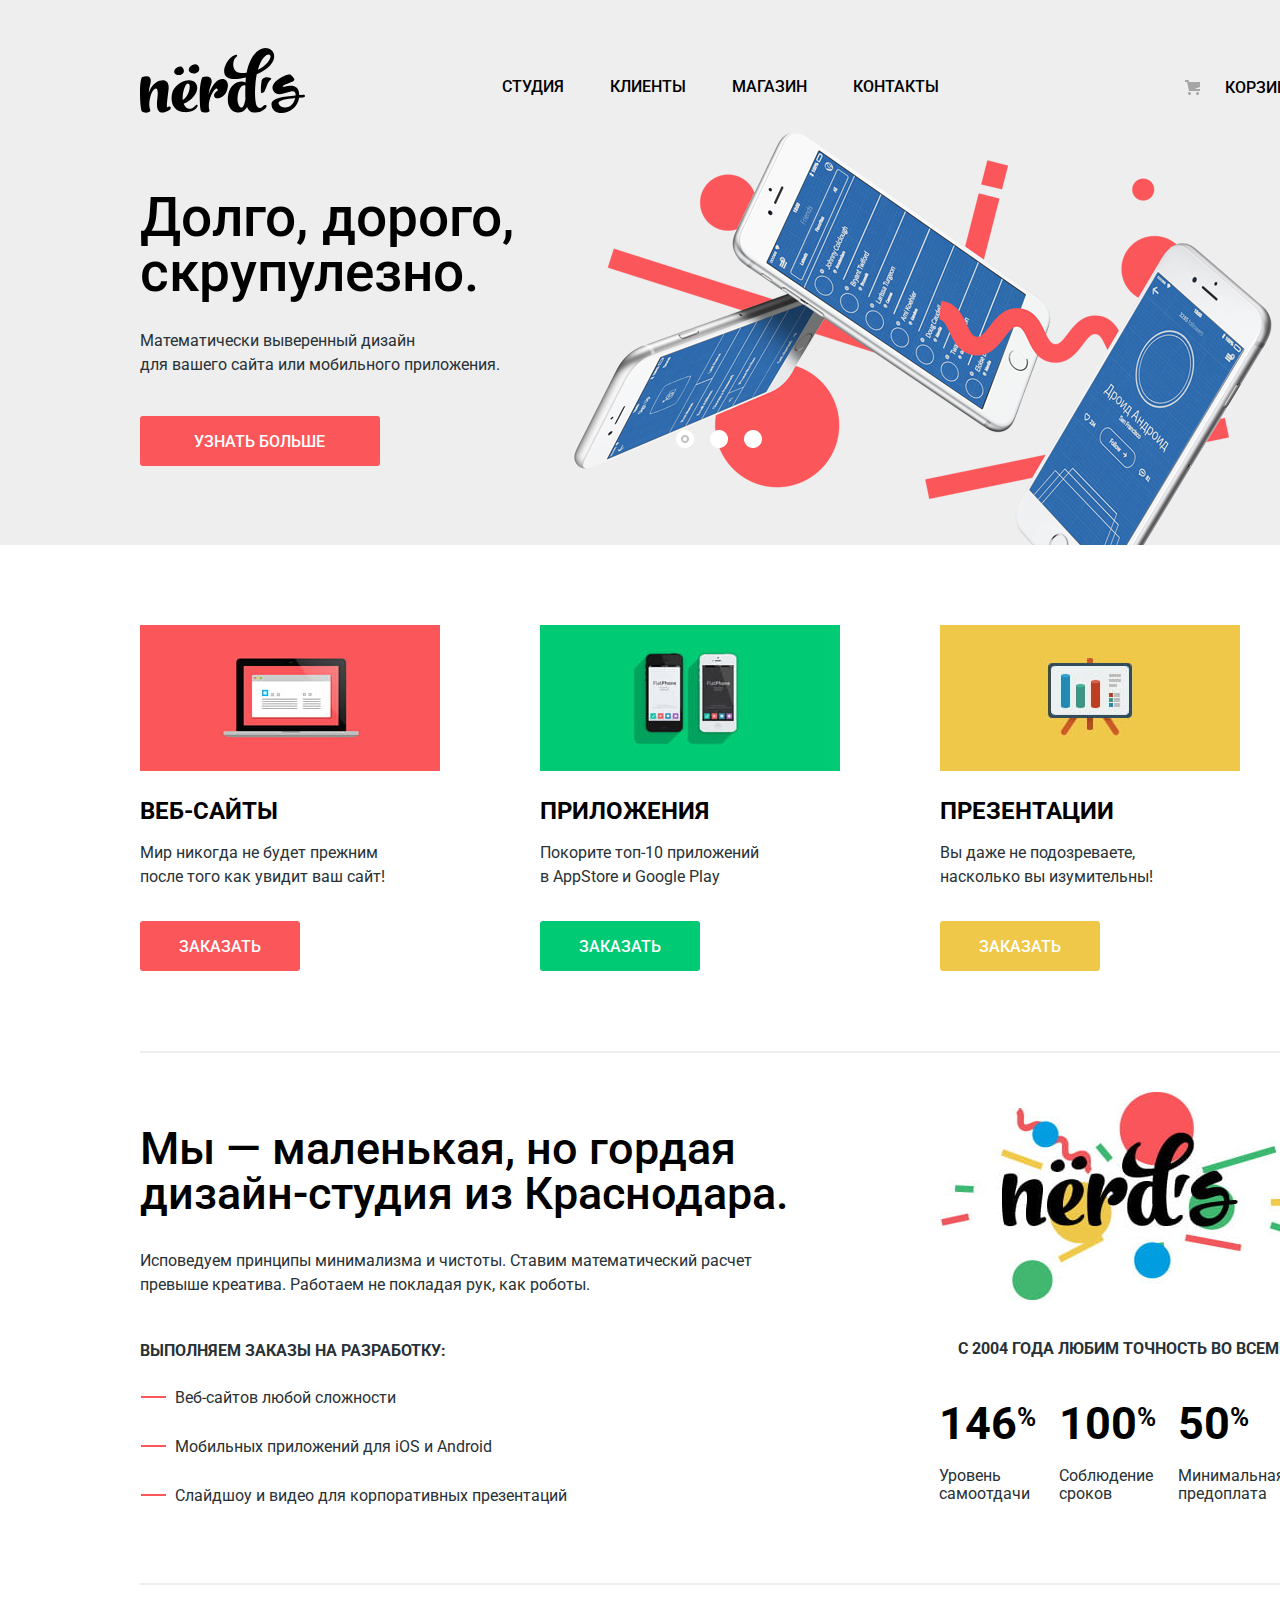
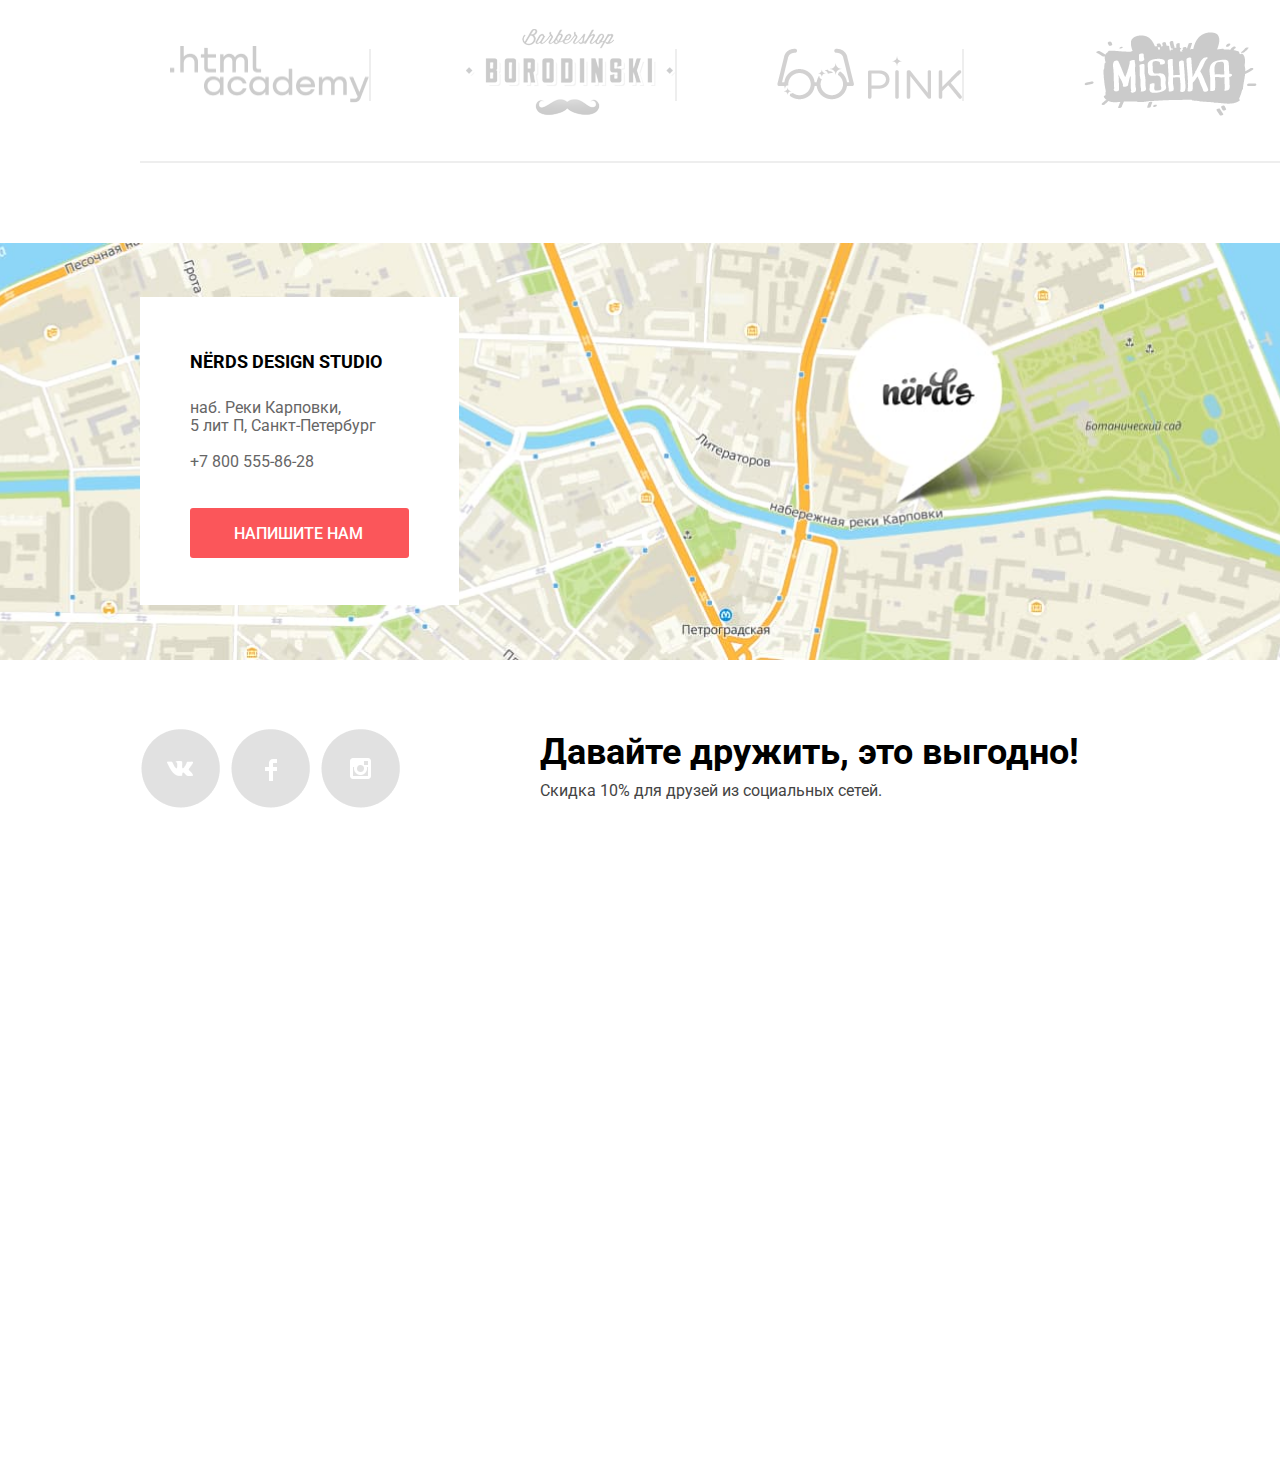
==== commit 9c7cd060: "ready for 3-th trial" ====
--- a/index.html
+++ b/index.html
@@ -11,8 +11,8 @@
     <link rel="preconnect" href="https://fonts.gstatic.com">
     <link href="https://fonts.googleapis.com/css2?family=Roboto:ital,wght@0,400;0,500;0,700;1,400;1,500;1,700&display=swap" rel="stylesheet">
     <link rel="stylesheet" href="css/normalize.css">
-    <link rel="stylesheet" href="css/style.css">
-    <!-- <link rel="stylesheet" href="css/style.min.css"> -->
+    <!-- <link rel="stylesheet" href="css/style.css"> -->
+    <link rel="stylesheet" href="css/style.min.css">
   </head>
   <body class="page_body">
     <header class="header">
--- a/css/style.css
+++ b/css/style.css
@@ -160,7 +160,6 @@
   margin-left: auto;
   margin-right: auto;
   background-color: var(--footer_back_ground);
-  outline: 1px solid yellowgreen;
 }
 
 .bottom_header_сenter {
@@ -575,6 +574,9 @@
 
 .big_map_block {
   height: 416px;
+  width: 1440px;
+  margin-left: auto;
+  margin-right: auto;
   background-image: url(../img/big_map_with_white_comma_logo.jpg);
   background-position: center;
   background-repeat: no-repeat;
@@ -739,25 +741,34 @@
 
 /* страница КАТАЛОГ ********************************/
 
-.site_navi .catal_breadcrumbs {
+.catal_breadcrumbs {
+  padding-top: 16px;
   position: relative;
 }
 
 .shop::before {
   position: absolute;
-  top: 120px;
+  top: 58px;
   content: "";
   width: 73px;
   height: 2px;
   background-color: var(--calm_red);
 }
 
+.catal_basket {
+  padding-left: 284px;
+}
+
 .catal_bot_head {
-  min-height: 231px;
+  min-height: 240px;
   background-color: var(--footer_back_ground);
-  padding-top: 70px;
-  box-sizing: border-box;
-  display: grid; /* странное место */
+  padding-top: 77px;
+  box-sizing: border-box;
+  display: grid;
+}
+
+.ready_template_shop {
+  padding-left: 2px;
 }
 
 .catal_bot_head h1 {
@@ -771,7 +782,7 @@
 
 .main_center {
   width: 1160px;
-  margin: 56px auto 16px;
+  margin: 56px auto 24px;
   display: grid;
   grid-template-columns: 1fr 2fr;
 }
@@ -813,13 +824,13 @@
 }
 
 .tog_left {
-  top: 31px;
-  left: 22px;
+  top: 32px;
+  left: 19px;
 }
 
 .tog_right {
-  top: 31px;
-  left: 160px;
+  top: 32px;
+  left: 163px;
 }
 
 .progress_line {
@@ -855,10 +866,13 @@
 
 .from input {
   margin-left: 7px;
+  padding-left: 14px;
 }
 
 .till input {
   margin-left: 7px;
+  padding-left: 18px;
+  padding-right: 5px;
 }
 
 .from,
@@ -877,31 +891,49 @@
   font-size: 18px;
   line-height: 30px;
   text-transform: uppercase;
-  margin-bottom: 16px;
-  color: var(--black);
+  margin-bottom: 14px;
+  color: var(--black);
+  padding-left: 2px;
+}
+
+.form_heads_features {
+  font-weight: bold;
+  font-size: 18px;
+  line-height: 30px;
+  text-transform: uppercase;
+  margin-bottom: 13px;
+  color: var(--black);
+  padding-left: 2px;
 }
 
 .net {
   border: none;
-  margin-bottom: 27px;
+  margin-bottom: 30px;
 }
 
 .net_ul li {
   margin-bottom: 16px;
 }
 
+.net_opti + .fixed {
+  margin-bottom: 15px;
+}
+
 .features_field_ul li {
-  margin-bottom: 16.5px;
+  margin-bottom: 16px;
 }
 
 .features_field {
   border: none;
-  margin-bottom: 33px;
-}
-
-.feat_opti,
+  margin-bottom: 34px;
+}
+
 .net_opti {
-  padding-left: 39px;
+  padding-left: 37px;
+}
+
+.feat_opti {
+  padding-left: 38px;
 }
 
 .feat_opti label {
@@ -917,7 +949,7 @@
   width: 23px;
   height: 23px;
   left: -37px;
-  top: 0;
+  top: 2px;
   background-image: url(../img/bar.svg);
 }
 
@@ -931,7 +963,7 @@
   width: 23px;
   height: 23px;
   left: -37px;
-  top: 0;
+  top: 2px;
   background-image: url(../img/bar_hover.svg);
 }
 
@@ -941,7 +973,7 @@
   width: 25px;
   height: 23px;
   left: -37px;
-  top: 0px;
+  top: 2px;
   border: none;
   background-image: url(../img/checked_bar.svg);
   background-repeat: no-repeat;
@@ -952,8 +984,8 @@
   position: absolute;
   width: 25px;
   height: 23px;
-  left: -36px;
-  top: 0px;
+  left: -37px;
+  top: 2px;
   border: none;
   background-image: url(../img/checked_bar_hover.svg);
   background-repeat: no-repeat;
@@ -971,7 +1003,7 @@
   position: absolute;
   width: 30px;
   height: 30px;
-  left: -38px;
+  left: -36px;
   top: 0;
   background-image: url(../img/circle.svg);
   background-repeat: no-repeat;
@@ -982,7 +1014,7 @@
   position: absolute;
   width: 30px;
   height: 30px;
-  left: -38px;
+  left: -36px;
   top: 0;
   background-image: url(../img/circle_hover.svg);
   background-repeat: no-repeat;
@@ -997,7 +1029,7 @@
   position: absolute;
   width: 25px;
   height: 25px;
-  left: -38px;
+  left: -36px;
   top: 0px;
   border: none;
   background-image: url(../img/circle_checked.svg);
@@ -1026,7 +1058,7 @@
   line-height: 18px;
   color: var(--black);
   text-transform: uppercase;
-  padding: 17px 89px 15px 88px;
+  padding: 17px 87px 15px 90px;
   box-sizing: border-box;
 }
 
@@ -1052,7 +1084,7 @@
   font-size: 18px;
   line-height: 30px;
   text-transform: uppercase;
-  margin-bottom: 35px;
+  margin-bottom: 36px;
   color: var(--black);
 }
 
@@ -1060,16 +1092,16 @@
   width: 360px;
   min-height: 30px;
   display: flex;
-  justify-content: space-between;
+  justify-content: flex-start;
   flex-wrap: wrap;
-  margin-bottom: 45px;
+  margin-bottom: 46px;
   margin-left: 264px;
+  padding-top: 2px;
 }
 
 .down_tri {
   width: 11px;
   height: 10px;
-  margin-top: 8px;
   background-image: url(../img/down_active.svg);
   background-repeat: no-repeat;
   border: none;
@@ -1077,11 +1109,15 @@
 }
 
 .on_type_li {
-  padding-left: 15px;
+  margin-left: 26px;
 }
 
 .down_triange_li {
-  padding-left: 35px;
+  margin-left: 47px;
+}
+
+.up_triangle_li {
+  margin-left: 14px;
 }
 
 .down_tri:hover {
@@ -1110,6 +1146,7 @@
   background-image: url(../img/up_active.svg);
 }
 .on_price {
+  margin-left: 2px;
   font-size: 14px;
   line-height: 18px;
   text-transform: uppercase;
@@ -1149,7 +1186,11 @@
 }
 
 .prog_block:nth-child(even) {
-  margin-right: 38px;
+  margin-right: 41px;
+}
+
+.prog_block:nth-child(odd) {
+  margin-right: -10px;
 }
 
 .info h3 {
@@ -1159,7 +1200,16 @@
   text-transform: uppercase;
   color: var(--black);
   margin-bottom: 12px;
-  margin-top: 26px;
+  margin-top: 28px;
+}
+
+.info h3:hover {
+  color: var(--calm_red);
+}
+
+.info h3:active {
+  color: var(--black);
+  opacity: 0.3;
 }
 
 .sedona_info,
@@ -1175,6 +1225,7 @@
   width: 360px;
   min-height: 231px;
   background-color: var(--footer_back_ground);
+  box-sizing: border-box;
   display: none;
 }
 
@@ -1186,6 +1237,19 @@
 .school_info p {
   text-align: center;
   color: var(--info_text);
+  line-height: 18px;
+}
+
+.mishka_text {
+  margin-left: -8px;
+}
+
+.kvast_reference {
+  margin-left: -2px;
+}
+
+.kvast_text {
+  margin-left: -4px;
 }
 
 .sedona:hover::before,
@@ -1200,7 +1264,7 @@
 .proj_butt {
   width: 200px;
   min-height: 50px;
-  margin-top: 32px;
+  margin-top: 33px;
   background-color: var(--calm_red);
   border-radius: 3px;
   color: var(--main_back_ground);
@@ -1228,7 +1292,6 @@
   position: relative;
   box-sizing: border-box;
   margin-top: 40px;
-  cursor: pointer;
   display: flex;
   align-items: flex-end;
 }
@@ -1261,7 +1324,7 @@
   width: 1160px;
   margin-left: auto;
   margin-right: auto;
-  margin-bottom: 45px;
+  margin-bottom: 47px;
   display: grid;
   grid-template-columns: 1fr 2fr;
 }
@@ -1275,7 +1338,6 @@
 
 .page_navi_block a {
   width: 50px;
-  min-height: 50px;
   background-color: var(--footer_back_ground);
   border-radius: 3px;
   margin-right: 11px;
@@ -1289,6 +1351,10 @@
   text-transform: uppercase;
 }
 
+a.first_page {
+  padding: 15px;
+}
+
 .page_navi_block a:hover {
   background-color: var(--butt_back_ground);
 }
@@ -1302,7 +1368,7 @@
 
 .page_navi_block a:first-child {
   background-color: var(--main_back_ground);
-  border: 3px solid var(--border);
+  border: 2px solid var(--border);
   box-sizing: border-box;
 }
 
--- a/css/style.min.css
+++ b/css/style.min.css
@@ -1 +1 @@
-.to_hide{position:absolute;width:1px;height:1px;margin:-1px;border:0;padding:0;white-space:nowrap;clip-path:inset(100%);clip:rect(0 0 0 0);overflow:hidden}:root{--main_back_ground:#ffffff;--footer_back_ground:#eeeeee;--gold:#efc849;--calm_red:#fb565a;--hover_red:#e74246;--active_red:#d7373b;--calm_green:#00ca74;--hover_green:#00bc6c;--active_green:#00aa62;--calm_gold:#efc849;--hover_gold:#eab534;--active_gold:#e5a722;--black:#000000;--text_grey:#283136;--text_grey_mid:#444444;--bkgr_grey:#4d4d4d;--text_grey_less:#666666;--basket_grey:#a6a6a6;--border:#dbdbdb;--butt_back_ground:#dfdfdf;--butt_active:#d5d5d5;--border_grey:#888888;--toggl_point:#ababab;--pr_line:#d7dcdf;--m_border:#d7dcde;--m_border_hover:#b4b9bb;--m_text:#444444;--pr_line_green:#00ca74;--rad_butt_inner:#c1c1c1;--down_arr:#231f20;--info_text:#666666}.page_body{padding:0;font-family:"Roboto","Arial",sans-serif;font-weight:400;font-style:normal;font-size:16px;line-height:24px;color:var(--text_grey);background-color:var(--main_back_ground);min-height:100%;min-width:1200px;box-sizing:border-box;display:grid;grid-template-rows:min-content 1fr min-content;align-content:start}.header{background-color:var(--footer_back_ground);padding-top:49px}.header_center{width:1170px;margin:0 auto 2.84px;display:flex;justify-content:flex-start;align-items:center;box-sizing:border-box}.logo_top_left{padding-left:5px}.logo_top_left:hover{opacity:.7}.gold span:active,.green span:active,.logo_top_left:active,.red span:active{opacity:.3}.site_navi{min-width:440px;margin-left:200px;padding-top:12px;display:flex;flex-wrap:wrap}.site_navi li{margin-right:46px;padding:0}.site_navi li:last-child{margin-right:0}.basket,.site_navi_li a{color:var(--black);font-weight:500;text-transform:uppercase}.site_navi_li a{padding-top:10px;padding-bottom:10px}.basket:hover,.site_navi_li a:hover{color:var(--calm_red)}.basket:active,.site_navi_li a:active{color:var(--black);opacity:30}.basket{position:relative;padding-top:12px;padding-left:288px;box-sizing:border-box}.basket::before{position:absolute;content:"";top:15px;width:15px;height:15px;margin-left:-40px;background-image:url(../img/basket_svg.svg);background-repeat:no-repeat}.bottom_header{margin-left:auto;margin-right:auto;width:1160px;background-color:var(--footer_back_ground)}.bottom_header_сenter{width:1160px;margin:0 auto}.slider{width:1160px;min-height:431px}.slides{position:relative}.radio_but_block{position:absolute;left:535px;top:308px}.slide_button{width:18px;height:18px;border:0;background:0 0;margin-right:12px}.borodino:hover .barber_info,.handmade:hover .handmade_info,.kvas:hover .kvas_info,.pink:hover .pink_info,.school:hover .school_info,.sedona:hover .sedona_info,.slide{display:flex}.slide_show{width:760px;min-height:431px;background-repeat:no-repeat}.show1{background-image:url(../img/png_slide_show_flying_phones_a.png)}.show2{background-image:url(../img/png_slide_2_a.png)}.show3{background-image:url(../img/png_slide_3_a.png)}.slide2,.slide3{display:none}.gallery_block li,.slogan_block{display:flex;flex-direction:column}.slogan_block{width:400px;padding-top:70px}.slogan_block p{margin-bottom:38px;padding-left:2px;padding-top:2px;box-sizing:border-box}.slogan{color:var(--black);font-weight:500;font-size:55px;line-height:55px;margin-bottom:25px;margin-top:0;white-space:nowrap}.know_but{width:240px;min-height:50px;background-color:var(--calm_red);border-radius:3px;text-transform:uppercase;color:var(--main_back_ground);line-height:18px;font-weight:500;padding:17px 54px 15px;box-sizing:border-box}.know_but:hover{background-color:var(--hover_red)}.know_but:active{background-color:var(--active_red);opacity:.3}.catal_bot_head h1,.main{margin-left:auto;margin-right:auto}.main{width:1160px}.gallery_center{width:1160px;min-height:347px;padding-top:80px;padding-right:60px;margin:0 auto;box-sizing:border-box}.advantages ul,.gallery_block{display:flex;justify-content:space-between}.gallery_block{width:1100px;min-height:347px;flex-wrap:wrap}.gallery_block li{width:300px}.gallery_block_li img{margin-bottom:25px}.gallery_block_li p{margin-bottom:32px}.but,.gall_head{text-transform:uppercase}.gall_head{font-weight:700;font-size:24px;line-height:30px;margin-bottom:16px;margin-top:0;color:var(--black)}.but{width:160px;min-height:50px;border-radius:3px;font-weight:500;line-height:18px;color:var(--main_back_ground);padding:17px 40px 15px 39px;box-sizing:border-box;margin-bottom:80px}.products li:before,.red{background-color:var(--calm_red)}.green{background-color:var(--calm_green)}.gold{background-color:var(--calm_gold)}.red:hover{background-color:var(--hover_red)}.green:hover{background-color:var(--hover_green)}.gold:hover{background-color:var(--hover_gold)}.red:active{background-color:var(--active_red)}.green:active{background-color:var(--active_green)}.gold:active{background-color:var(--active_gold)}.just_line{width:1158px;height:2px;background-color:var(--footer_back_ground);margin-bottom:39px}.princip_block_center{width:1160px;min-height:413px;display:grid;grid-template-columns:2fr 1fr;gap:42px;margin:0 auto 73px}.princip_block_center section{min-height:413px}.princip_block_center_section p{line-height:24px;margin-bottom:40px}.princips_header{margin-top:34px;margin-bottom:34px;font-weight:500;font-size:45px;line-height:45px;color:var(--black)}.advantages h4,.what_we_can_do_header{font-weight:700;line-height:24px;text-transform:uppercase;margin-bottom:23px}.products{min-height:120px}.products li{position:relative;margin-left:35px;margin-bottom:26px}.products li:before{position:absolute;content:"";top:10px;width:25px;height:2px;margin-left:-34px}.advantages{display:flex;flex-direction:column;align-items:center}.advantages img{height:208px;width:360px;margin-bottom:37px;margin-left:22px}.advantages h4{margin-top:0;margin-left:30px;margin-bottom:31px}.advantages ul{gap:10px}.hiperbola_metrics li{margin-left:9px}.percents{font-weight:700;font-size:45px;line-height:64px;color:var(--black);margin-bottom:7px}.perform-metrics{line-height:18px}.portfolio_block{width:1160px;min-height:184px;display:flex;justify-content:flex-start;flex-wrap:wrap;align-items:center;margin:0 auto 80px;border-top:2px solid var(--footer_back_ground);border-bottom:2px solid var(--footer_back_ground)}.html_acad_logo_li{padding-left:30px}.borod_logo_li{padding-left:85px}.pink_logo_li{padding-left:90px}.mish_logo_li{padding-left:110px}.borod_logo,.html_acad_logo,.mish_logo,.pink_logo{opacity:.2}.borod_logo:hover,.html_acad_logo:hover,.mish_logo:hover,.pink_logo:hover{opacity:1}.borod_logo:active,.html_acad_logo:active,.mish_logo:active,.pink_logo:active{opacity:.1}.verty_stick{display:block;content:"";top:10px;left:20px;width:2px;height:52px;margin-bottom:5px;margin-right:10px;background-color:var(--footer_back_ground)}.footer_block{height:633px}.big_map_block{height:416px;background-image:url(../img/big_map_with_white_comma_logo.jpg);background-repeat:no-repeat;background-size:cover;padding-top:1px}.map_center{width:1160px;margin:0 auto;display:grid;grid-template-columns:1fr 1fr;gap:270px}.white_comma_logo{margin-top:70px;width:231;height:190px}.contacts_block{width:319px;background-color:var(--main_back_ground);margin-top:53px}.contacts_block h5{font-size:18px;line-height:30px;margin-top:49px;margin-left:50px;margin-bottom:22.7px}.contacts_block,.contacts_block div,form{display:flex;flex-direction:column}.contacts_block div{line-height:18px;width:230px;height:72px;margin-left:50px;margin-bottom:37.29px;justify-content:space-between}.contacts_block div,.telephone{color:var(--text_grey_less)}.shop::before,.write_me_butt{background-color:var(--calm_red)}.write_me_butt{width:219px;min-height:50px;border-radius:3px;margin-left:50px;margin-right:50px;margin-bottom:47px;font-weight:500;line-height:18px;color:var(--main_back_ground);text-transform:uppercase;padding:17px 44px 15px;box-sizing:border-box}.write_me_butt:hover{background-color:var(--hover_red)}.write_me_butt:active{background-color:var(--active_red);opacity:.3}.icon_center{width:1160px;margin:68px auto;display:grid;grid-template-columns:1fr 3fr}.icons_block{width:261px;display:flex;justify-content:space-between;flex-wrap:wrap}.icons_block a{width:81px;height:81px;margin-bottom:5px}.vk_icon{display:block;background-image:url(../img/vk_icon_full.png)}.vk_icon:hover{background-image:url(../img/vk_icon_hover.png)}.vk_icon:active{background-image:url(../img/vk_icon_active.png)}.fb_icon,.insta_icon{display:block;background-image:url(../img/fb_icon_full.png)}.fb_icon:hover{background-image:url(../img/fb_icon_hover.png)}.fb_icon:active{background-image:url(../img/fb_icon_active.png)}.insta_icon{background-image:url(../img/instagram_icon_full.png)}.insta_icon:hover{background-image:url(../img/instagram_icon_hover.png)}.insta_icon:active{background-image:url(../img/instagram_icon_active.png)}.promo{width:660px;margin-left:105px;margin-right:auto;padding-top:6px;padding-left:10px}.contacts_block h5,.form h2,.promo h2{font-weight:700;color:var(--black)}.promo h2{margin-top:0;margin-bottom:10px;font-size:36px;line-height:36px}.promo p{line-height:22px;color:var(--text_grey_mid)}.site_navi .catal_breadcrumbs{position:relative}.shop::before{position:absolute;top:120px;content:"";width:73px;height:2px}.catal_bot_head{min-height:231px;background-color:var(--footer_back_ground);padding-top:70px;box-sizing:border-box;display:grid}.catal_bot_head h1{font-weight:500;font-size:55px;line-height:55px;color:var(--black)}.main_center{width:1160px;margin:56px auto 16px;display:grid;grid-template-columns:1fr 2fr}form{width:260px}.form h2{font-size:18px;line-height:30px;text-transform:uppercase;margin-bottom:48px}.from input,.meter_block,.till input{background-color:var(--footer_back_ground);border-radius:3px}.meter_block{position:relative;height:80px;width:260px;margin-bottom:14px}.toggler{position:absolute;top:0;width:2px;height:2px;border:8px solid var(--main_back_ground);border-radius:50%;background-color:var(--toggl_point);cursor:pointer}.tog_left{top:31px;left:22px}.tog_right{top:31px;left:160px}.progress_line{width:205px;height:2px;background-color:var(--pr_line);margin:39px 22px 39px 33px}.green_progr_line{width:138px;height:2px;background-color:var(--pr_line_green)}.from_till_block{margin-bottom:54px;display:flex;justify-content:flex-start}.from input,.till input{width:80px;min-height:38px;border:0;padding:10px;box-sizing:border-box;text-align:center;margin-left:7px}.from,.till{line-height:22px;text-transform:uppercase;color:var(--text_grey)}.till{margin-left:34px}.form_heads{font-weight:700;font-size:18px;line-height:30px;text-transform:uppercase;margin-bottom:16px;color:var(--black)}.net{border:0;margin-bottom:27px}.net_ul li{margin-bottom:16px}.features_field_ul li{margin-bottom:16.5px}.features_field{border:0;margin-bottom:33px}.feat_opti,.net_opti{padding-left:39px}.feat_opti label,.net_opti label{position:relative;display:block;cursor:pointer;user-select:none}.input_checkbox+label::before{content:"";position:absolute;width:23px;height:23px;left:-37px;top:0;background-image:url(../img/bar.svg)}.input_checkbox:focus+label::before{outline:4px solid var(--black)}.input_checkbox:hover+label::before{content:"";position:absolute;width:23px;height:23px;left:-37px;top:0;background-image:url(../img/bar_hover.svg)}.input_checkbox:checked+label::before,.input_checkbox:checked:hover+label::before{content:"";position:absolute;width:25px;height:23px;left:-37px;top:0;border:0;background-image:url(../img/checked_bar.svg);background-repeat:no-repeat}.input_checkbox:checked:hover+label::before{left:-36px;background-image:url(../img/checked_bar_hover.svg)}.inp_radio+label::before,.inp_radio:hover+label::before{content:"";position:absolute;width:30px;height:30px;left:-38px;top:0;background-image:url(../img/circle.svg);background-repeat:no-repeat}.inp_radio:hover+label::before{background-image:url(../img/circle_hover.svg)}.inp_radio:focus+label::before{outline:2px solid #000}.inp_radio:checked+label::before,.inp_radio:checked:hover+label::before{content:"";position:absolute;width:25px;height:25px;left:-38px;top:0;border:0;background-image:url(../img/circle_checked.svg);background-repeat:no-repeat}.inp_radio:checked:hover+label::before{left:-36px;background-image:url(../img/circle_checked_hover.svg)}.show_but{min-height:50px;width:260;background-color:var(--footer_back_ground);border-radius:3px;border:0;font-weight:500;line-height:18px;color:var(--black);text-transform:uppercase;padding:17px 89px 15px 88px;box-sizing:border-box}.page_navi_block a:hover,.show_but:hover{background-color:var(--butt_back_ground)}.show_but:active{background-color:var(--butt_active);opacity:.3;box-shadow:0 5px var(--butt_active) inset}.proj_blocks{display:flex;flex-wrap:wrap}.sort_it_header{font-weight:700;font-size:18px;line-height:30px;text-transform:uppercase;margin-bottom:35px;color:var(--black)}.sort_it_criteria{width:360px;min-height:30px;display:flex;justify-content:space-between;flex-wrap:wrap;margin-bottom:45px;margin-left:264px}.down_tri{width:11px;height:10px;margin-top:8px;background-image:url(../img/down_active.svg);background-repeat:no-repeat;border:0;background-color:inherit}.on_type_li{padding-left:15px}.down_triange_li{padding-left:35px}.down_tri:hover{background-image:url(../img/down_hover.svg)}.down_tri:active{background-image:url(../img/down_active.svg)}.up_tri{width:11px;height:10px;margin-top:8px;background-image:url(../img/up_calm.svg);background-repeat:no-repeat;border:0;background-color:inherit}.up_tri:hover{background-image:url(../img/up_hover.svg)}.up_tri:active{background-image:url(../img/up_active.svg)}.on_price,.on_type{font-size:14px;line-height:18px;text-transform:uppercase;color:var(--black)}.on_price:hover,.on_type:hover{opacity:.6}.on_price:active,.on_type:active{opacity:1}.on_type{opacity:.3}.proj_blocks{padding-left:15px}.prog_block{min-height:618px;width:360px;margin-bottom:32px}.prog_block:nth-child(even){margin-right:38px}.info h3{font-weight:700;font-size:18px;line-height:30px;text-transform:uppercase;color:var(--black);margin-bottom:12px;margin-top:26px}.barber_info,.handmade_info,.kvas_info,.pink_info,.school_info,.sedona_info{position:absolute;display:flex;flex-direction:column;align-items:center;width:360px;min-height:231px;background-color:var(--footer_back_ground);display:none}.barber_info p,.handmade_info p,.kvas_info p,.pink_info p,.school_info p,.sedona_info p{text-align:center;color:var(--info_text)}.borodino:hover::before,.handmade:hover::before,.kvas:hover::before,.pink:hover::before,.school:hover::before,.sedona:hover::before{background-image:url(../img/block_hover.png)}.page_navi_block a,.proj_butt{min-height:50px;border-radius:3px;box-sizing:border-box;font-weight:500;line-height:18px;text-transform:uppercase}.proj_butt{width:200px;margin-top:32px;background-color:var(--calm_red);color:var(--main_back_ground);padding:17px 72px 15px}.proj_butt:hover{background-color:var(--hover_red)}.proj_butt:active{background-color:var(--active_red)}.borodino,.handmade,.kvas,.pink,.school,.sedona{position:relative;box-sizing:border-box;margin-top:40px;cursor:pointer;display:flex;align-items:flex-end}.borodino::before,.handmade::before,.kvas::before,.pink::before,.school::before,.sedona::before{position:absolute;content:"";margin-top:-40px;width:360px;height:40px;top:0;background-image:url(../img/block_calm.svg)}.page_navi_block_center{width:1160px;margin-left:auto;margin-right:auto;margin-bottom:45px;display:grid;grid-template-columns:1fr 2fr}.page_navi_block{display:flex;flex-wrap:wrap;justify-content:flex-start;padding-left:14px}.page_navi_block a{width:50px;background-color:var(--footer_back_ground);margin-right:11px;margin-bottom:11px;text-align:center;padding:17px 20px 11px;color:var(--black)}.page_navi_block a:active{background-color:var(--butt_active);color:var(--black);opacity:.3;box-shadow:0 5px var(--butt_active) inset}.page_navi_block a:first-child{background-color:var(--main_back_ground);border:3px solid var(--border);box-sizing:border-box}.page_navi_block a:first-child:hover{background-color:var(--butt_back_ground)}.page_navi_block a:first-child:active{background-color:var(--butt_active);color:var(--black);opacity:.3;box-shadow:0 5px var(--butt_active) inset}.page_navi_block a:last-child{width:260px}.modal_center{position:relative;width:960px;height:590px;margin-left:auto;margin-right:auto}.modal{display:none;position:fixed;top:320px;padding:63px 80px 84px 100px;background:var(--main_back_ground);box-shadow:0 20px 40px rgba(0,0,0,.4);box-sizing:border-box}.write_us{font-weight:700;font-size:45px;line-height:53px;color:var(--black)}.head_block,.your_contacts{display:flex;justify-content:space-between}.head_block{margin-bottom:37px}.your_contacts{width:760px;flex-direction:row;flex-wrap:wrap}.email_block,.inp,.name_block{width:360px}.inp{height:50px;border:2px solid var(--m_border);box-shadow:none;color:var(--m_text);opacity:.5;padding:16px 14px 16px 16px;box-sizing:border-box;margin-bottom:34px}.m_text{width:760px;min-height:118px;padding-top:14px;padding-bottom:84px;margin-bottom:40px;resize:none;overflow:hidden}.inp:hover{border-color:var(--m_border_hover)}.inp:focus{border-color:var(--black);opacity:1}.m_submit_button,.subscribe{font-size:16px;line-height:18px}.subscribe{width:300px;font-weight:700;margin-bottom:9px;color:var(--black)}.m_submit_button{width:259px;min-height:50px;border:0;background-color:var(--calm_red);border-radius:3px;font-weight:500;text-transform:uppercase;box-sizing:border-box;color:var(--main_back_ground);padding:17px 83px 15px}.m_submit_button:hover{background-color:var(--hover_red)}.m_submit_button:active{background-color:var(--active_red)}.m_submit_button:active .m_submit_button_text{opacity:.3}.modal_close{margin-top:13px;margin-right:-10px;width:21px;height:21px;border:0;background-color:inherit;background-image:url(../img/cross.svg)}.modal_close:hover{background-image:url(../img/cross_hover.svg)}.modal_close:active{background-image:url(../img/cross_active.svg)}+.to_hide{position:absolute;width:1px;height:1px;margin:-1px;border:0;padding:0;white-space:nowrap;clip-path:inset(100%);clip:rect(0 0 0 0);overflow:hidden}:root{--main_back_ground:#ffffff;--footer_back_ground:#eeeeee;--gold:#efc849;--calm_red:#fb565a;--hover_red:#e74246;--active_red:#d7373b;--calm_green:#00ca74;--hover_green:#00bc6c;--active_green:#00aa62;--calm_gold:#efc849;--hover_gold:#eab534;--active_gold:#e5a722;--black:#000000;--text_grey:#283136;--text_grey_mid:#444444;--bkgr_grey:#4d4d4d;--text_grey_less:#666666;--basket_grey:#a6a6a6;--border:#dbdbdb;--butt_back_ground:#dfdfdf;--butt_active:#d5d5d5;--border_grey:#888888;--toggl_point:#ababab;--pr_line:#d7dcdf;--m_border:#d7dcde;--m_border_hover:#b4b9bb;--m_text:#444444;--pr_line_green:#00ca74;--rad_butt_inner:#c1c1c1;--down_arr:#231f20;--info_text:#666666}.page_body{padding:0;font-family:"Roboto","Arial",sans-serif;font-weight:400;font-style:normal;font-size:16px;line-height:24px;color:var(--text_grey);background-color:var(--main_back_ground);min-height:100%;min-width:1200px;box-sizing:border-box;display:grid;grid-template-rows:min-content 1fr min-content;align-content:start}.header{background-color:var(--footer_back_ground);padding-top:47px}.header_center{width:1170px;margin:0 auto .5px;display:flex;justify-content:flex-start;align-items:center;box-sizing:border-box}.logo_top_left{padding-left:5px;line-height:0}.logo_top_left:hover{opacity:.7}.gold span:active,.green span:active,.logo_top_left:active,.red span:active{opacity:.3}.site_navi{min-width:440px;margin-left:197px;padding-top:14px;display:flex;flex-wrap:wrap}.site_navi li{margin-right:46px;padding:0}.site_navi li:last-child{margin-right:0}.basket,.site_navi_li a{color:var(--black);font-weight:500;text-transform:uppercase}.site_navi_li a{padding-top:10px;padding-bottom:10px}.basket:hover,.info h3:hover,.site_navi_li a:hover{color:var(--calm_red)}.basket:active,.site_navi_li a:active{color:var(--black);opacity:30}.basket{position:relative;padding-top:16px;padding-left:283px;box-sizing:border-box}.basket::before{position:absolute;content:"";top:20px;width:15px;height:15px;margin-left:-40px;background-image:url(../img/basket_svg.svg);background-repeat:no-repeat}.bottom_header{margin-left:auto;margin-right:auto;background-color:var(--footer_back_ground)}.bottom_header_сenter{width:1160px;margin:0 auto}.slider{width:1160px;min-height:431px}.slides{position:relative}.radio_but_block{position:absolute;left:530px;top:315px}.slide_button{width:18px;height:18px;border:0;background:0 0;margin-right:12px}.borodino:hover .barber_info,.handmade:hover .handmade_info,.kvas:hover .kvas_info,.pink:hover .pink_info,.school:hover .school_info,.sedona:hover .sedona_info,.slide{display:flex}.slide_show{width:760px;min-height:431px;background-repeat:no-repeat}.show1{background-image:url(../img/png_slide_show_flying_phones_a.png)}.show2{background-image:url(../img/png_slide_2_a.png)}.show3{background-image:url(../img/png_slide_3_a.png)}.slide2,.slide3{display:none}.gallery_block li,.slogan_block{display:flex;flex-direction:column}.slogan_block{width:400px;padding-top:70px}.slogan_block p{margin-bottom:39px;padding-top:4px;line-height:24px;box-sizing:border-box}.slogan{color:var(--black);font-weight:500;font-size:55px;line-height:55px;margin-bottom:25px;margin-top:6px;white-space:nowrap}.know_but{width:240px;min-height:50px;background-color:var(--calm_red);border-radius:3px;text-transform:uppercase;color:var(--main_back_ground);line-height:18px;font-weight:500;padding:17px 54px 15px;box-sizing:border-box}.know_but:hover{background-color:var(--hover_red)}.know_but:active{background-color:var(--active_red);opacity:.3}.main{width:1160px;margin-left:auto;margin-right:auto}.gallery_center{width:1160px;min-height:347px;padding-top:80px;padding-right:60px;margin:0 auto;box-sizing:border-box}.gallery_block{width:1100px;min-height:347px;display:flex;justify-content:space-between;flex-wrap:wrap}.gallery_block li{width:300px}.gallery_block_li img,.products li{margin-bottom:25px}.gallery_block_li p{margin-bottom:32px}.but,.gall_head{text-transform:uppercase}.gall_head{font-weight:700;font-size:24px;line-height:30px;margin-bottom:15px;margin-top:0;color:var(--black)}.but{width:160px;min-height:50px;border-radius:3px;font-weight:500;line-height:18px;color:var(--main_back_ground);padding:17px 40px 15px 39px;box-sizing:border-box;margin-bottom:80px}.products li:before,.red{background-color:var(--calm_red)}.green{background-color:var(--calm_green)}.gold{background-color:var(--calm_gold)}.red:hover{background-color:var(--hover_red)}.green:hover{background-color:var(--hover_green)}.gold:hover{background-color:var(--hover_gold)}.red:active{background-color:var(--active_red)}.green:active{background-color:var(--active_green)}.gold:active{background-color:var(--active_gold)}.just_line{width:1158px;height:2px;background-color:var(--footer_back_ground);margin-bottom:39px}.princip_block_center{width:1160px;min-height:413px;display:grid;grid-template-columns:2fr 1fr;gap:42px;margin:0 auto 50px}.princip_block_center section{min-height:413px}.princip_block_center_section p{line-height:24px;margin-bottom:42px}.princips_header{margin-top:34px;margin-bottom:33px;font-weight:500;font-size:45px;line-height:45px;color:var(--black)}.advantages h4,.what_we_can_do_header{font-weight:700;line-height:24px;text-transform:uppercase;margin-bottom:23px}.products{min-height:120px}.products li{position:relative;margin-left:35px}.products li:before{position:absolute;content:"";top:10px;width:25px;height:2px;margin-left:-34px}.advantages{display:flex;flex-direction:column;align-items:center}.advantages img{height:208px;width:360px;margin-bottom:37px;margin-left:22px}.advantages h4{margin-top:0;margin-left:23px;margin-bottom:31px}.advantages ul{width:100%;display:flex;justify-content:flex-start}.hiperbola_metrics li{width:115px}.hiperbola_metrics li:nth-child(1){padding-left:21px}.hiperbola_metrics li:nth-child(2){padding-left:5px}.hiperbola_metrics li:nth-child(3){padding-left:4px}.percents{font-weight:700;font-size:45px;line-height:64px;color:var(--black);margin-bottom:11px}.percents sup{font-size:26px;line-height:40px}.perform_metrics{line-height:18px}.portfolio_block{width:1160px;min-height:180px;display:flex;justify-content:flex-start;flex-wrap:wrap;align-items:center;margin:0 auto 80px;border-top:2px solid var(--footer_back_ground);border-bottom:2px solid var(--footer_back_ground);padding-top:10px;box-sizing:border-box}.html_acad_logo_li{padding-left:30px}.borod_logo_li{padding-left:85px}.pink_logo_li{padding-left:90px}.mish_logo_li{padding-left:110px}.borod_logo,.html_acad_logo,.mish_logo,.pink_logo{opacity:.2}.borod_logo:hover,.html_acad_logo:hover,.mish_logo:hover,.pink_logo:hover{opacity:1}.borod_logo:active,.html_acad_logo:active,.mish_logo:active,.pink_logo:active{opacity:.1}.verty_stick{display:block;content:"";top:10px;left:20px;width:2px;height:52px;margin-bottom:5px;margin-right:10px;background-color:var(--footer_back_ground)}.footer_block{height:633px}.big_map_block{height:416px;width:1440px;margin-left:auto;margin-right:auto;background-image:url(../img/big_map_with_white_comma_logo.jpg);background-position:center;background-repeat:no-repeat;background-size:cover;padding-top:1px}.map_center{width:1160px;margin:0 auto;display:grid;grid-template-columns:1fr 1fr;gap:270px}.white_comma_logo{margin-top:70px;width:231;height:190px}.contacts_block{width:319px;background-color:var(--main_back_ground);margin-top:53px}.contacts_block h5{font-size:18px;line-height:30px;margin-top:50px;margin-left:50px;margin-bottom:22.7px}.contacts_block,.contacts_block div,form{display:flex;flex-direction:column}.contacts_block div{line-height:18px;width:230px;height:72px;margin-left:50px;margin-bottom:37.29px;justify-content:space-between}.contacts_block div,.telephone{color:var(--text_grey_less)}.shop::before,.write_me_butt{background-color:var(--calm_red)}.write_me_butt{width:219px;min-height:50px;border-radius:3px;margin-left:50px;margin-right:50px;margin-bottom:47px;font-weight:500;line-height:18px;color:var(--main_back_ground);text-transform:uppercase;padding:17px 44px 15px;box-sizing:border-box}.write_me_butt:hover{background-color:var(--hover_red)}.write_me_butt:active{background-color:var(--active_red);opacity:.3}.icon_center{width:1160px;margin:68px auto;display:grid;grid-template-columns:1fr 3fr}.icons_block{width:261px;display:flex;justify-content:space-between;flex-wrap:wrap}.icons_block a{width:81px;height:81px;margin-bottom:5px}.vk_icon{display:block;background-image:url(../img/vk_icon_full.png)}.vk_icon:hover{background-image:url(../img/vk_icon_hover.png)}.vk_icon:active{background-image:url(../img/vk_icon_active.png)}.fb_icon,.insta_icon{display:block;background-image:url(../img/fb_icon_full.png)}.fb_icon:hover{background-image:url(../img/fb_icon_hover.png)}.fb_icon:active{background-image:url(../img/fb_icon_active.png)}.insta_icon{background-image:url(../img/instagram_icon_full.png)}.insta_icon:hover{background-image:url(../img/instagram_icon_hover.png)}.insta_icon:active{background-image:url(../img/instagram_icon_active.png)}.promo{width:660px;margin-left:100px;margin-right:auto;padding-top:6px;padding-left:10px}.contacts_block h5,.form h2,.promo h2{font-weight:700;color:var(--black)}.promo h2{margin-top:0;margin-bottom:10px;font-size:36px;line-height:36px}.promo p{line-height:22px;color:var(--text_grey_mid)}.catal_breadcrumbs{padding-top:16px;position:relative}.shop::before{position:absolute;top:58px;content:"";width:73px;height:2px}.catal_basket{padding-left:284px}.catal_bot_head{min-height:240px;background-color:var(--footer_back_ground);padding-top:77px;box-sizing:border-box;display:grid}.ready_template_shop{padding-left:2px}.catal_bot_head h1{margin-left:auto;margin-right:auto;font-weight:500;font-size:55px;line-height:55px;color:var(--black)}.main_center{width:1160px;margin:56px auto 24px;display:grid;grid-template-columns:1fr 2fr}form{width:260px}.form h2{font-size:18px;line-height:30px;text-transform:uppercase;margin-bottom:48px}.from input,.meter_block,.till input{background-color:var(--footer_back_ground);border-radius:3px}.meter_block{position:relative;height:80px;width:260px;margin-bottom:14px}.toggler{position:absolute;top:0;width:2px;height:2px;border:8px solid var(--main_back_ground);border-radius:50%;background-color:var(--toggl_point);cursor:pointer}.tog_left{top:32px;left:19px}.tog_right{top:32px;left:163px}.progress_line{width:205px;height:2px;background-color:var(--pr_line);margin:39px 22px 39px 33px}.green_progr_line{width:138px;height:2px;background-color:var(--pr_line_green)}.from_till_block{margin-bottom:54px;display:flex;justify-content:flex-start}.from input,.till input{width:80px;min-height:38px;border:0;padding:10px;box-sizing:border-box;text-align:center;margin-left:7px;padding-left:14px}.till input{padding-left:18px;padding-right:5px}.from,.till{line-height:22px;text-transform:uppercase;color:var(--text_grey)}.till{margin-left:34px}.form_heads,.form_heads_features{font-weight:700;font-size:18px;line-height:30px;text-transform:uppercase;margin-bottom:14px;color:var(--black);padding-left:2px}.form_heads_features{margin-bottom:13px}.net{border:0;margin-bottom:30px}.features_field_ul li,.net_ul li{margin-bottom:16px}.net_opti+.fixed{margin-bottom:15px}.features_field{border:0;margin-bottom:34px}.net_opti{padding-left:37px}.feat_opti{padding-left:38px}.feat_opti label,.net_opti label{position:relative;display:block;cursor:pointer;user-select:none}.input_checkbox+label::before{content:"";position:absolute;width:23px;height:23px;left:-37px;top:2px;background-image:url(../img/bar.svg)}.input_checkbox:focus+label::before{outline:4px solid var(--black)}.input_checkbox:hover+label::before{content:"";position:absolute;width:23px;height:23px;left:-37px;top:2px;background-image:url(../img/bar_hover.svg)}.input_checkbox:checked+label::before,.input_checkbox:checked:hover+label::before{content:"";position:absolute;width:25px;height:23px;left:-37px;top:2px;border:0;background-image:url(../img/checked_bar.svg);background-repeat:no-repeat}.input_checkbox:checked:hover+label::before{background-image:url(../img/checked_bar_hover.svg)}.inp_radio+label::before,.inp_radio:hover+label::before{content:"";position:absolute;width:30px;height:30px;left:-36px;top:0;background-image:url(../img/circle.svg);background-repeat:no-repeat}.inp_radio:hover+label::before{background-image:url(../img/circle_hover.svg)}.inp_radio:focus+label::before{outline:2px solid #000}.inp_radio:checked+label::before,.inp_radio:checked:hover+label::before{content:"";position:absolute;width:25px;height:25px;left:-36px;top:0;border:0;background-image:url(../img/circle_checked.svg);background-repeat:no-repeat}.inp_radio:checked:hover+label::before{background-image:url(../img/circle_checked_hover.svg)}.show_but{min-height:50px;width:260;background-color:var(--footer_back_ground);border-radius:3px;border:0;font-weight:500;line-height:18px;color:var(--black);text-transform:uppercase;padding:17px 87px 15px 90px;box-sizing:border-box}.page_navi_block a:hover,.show_but:hover{background-color:var(--butt_back_ground)}.show_but:active{background-color:var(--butt_active);opacity:.3;box-shadow:0 5px var(--butt_active) inset}.proj_blocks{display:flex;flex-wrap:wrap}.sort_it_header{font-weight:700;font-size:18px;line-height:30px;text-transform:uppercase;margin-bottom:36px;color:var(--black)}.sort_it_criteria{width:360px;min-height:30px;display:flex;justify-content:flex-start;flex-wrap:wrap;margin-bottom:46px;margin-left:264px;padding-top:2px}.down_tri{width:11px;height:10px;background-image:url(../img/down_active.svg);background-repeat:no-repeat;border:0;background-color:inherit}.on_type_li{margin-left:26px}.down_triange_li{margin-left:47px}.up_triangle_li{margin-left:14px}.down_tri:hover{background-image:url(../img/down_hover.svg)}.down_tri:active{background-image:url(../img/down_active.svg)}.up_tri{width:11px;height:10px;margin-top:8px;background-image:url(../img/up_calm.svg);background-repeat:no-repeat;border:0;background-color:inherit}.up_tri:hover{background-image:url(../img/up_hover.svg)}.up_tri:active{background-image:url(../img/up_active.svg)}.on_price,.on_type{font-size:14px;line-height:18px;text-transform:uppercase;color:var(--black)}.on_price{margin-left:2px}.on_price:hover,.on_type:hover{opacity:.6}.on_price:active,.on_type:active{opacity:1}.on_type{opacity:.3}.proj_blocks{padding-left:15px}.prog_block{min-height:618px;width:360px;margin-bottom:32px}.prog_block:nth-child(even){margin-right:41px}.prog_block:nth-child(odd){margin-right:-10px}.info h3{font-weight:700;font-size:18px;line-height:30px;text-transform:uppercase;color:var(--black);margin-bottom:12px;margin-top:28px}.info h3:active,.page_navi_block a:active{color:var(--black);opacity:.3}.barber_info,.handmade_info,.kvas_info,.pink_info,.school_info,.sedona_info{position:absolute;display:flex;flex-direction:column;align-items:center;width:360px;min-height:231px;background-color:var(--footer_back_ground);box-sizing:border-box;display:none}.barber_info p,.handmade_info p,.kvas_info p,.pink_info p,.school_info p,.sedona_info p{text-align:center;color:var(--info_text);line-height:18px}.mishka_text{margin-left:-8px}.kvast_reference{margin-left:-2px}.kvast_text{margin-left:-4px}.borodino:hover::before,.handmade:hover::before,.kvas:hover::before,.pink:hover::before,.school:hover::before,.sedona:hover::before{background-image:url(../img/block_hover.png)}.page_navi_block a,.proj_butt{border-radius:3px;box-sizing:border-box;font-weight:500;line-height:18px;text-transform:uppercase}.proj_butt{width:200px;min-height:50px;margin-top:33px;background-color:var(--calm_red);color:var(--main_back_ground);padding:17px 72px 15px}.proj_butt:hover{background-color:var(--hover_red)}.proj_butt:active{background-color:var(--active_red)}.borodino,.handmade,.kvas,.pink,.school,.sedona{position:relative;box-sizing:border-box;margin-top:40px;display:flex;align-items:flex-end}.borodino::before,.handmade::before,.kvas::before,.pink::before,.school::before,.sedona::before{position:absolute;content:"";margin-top:-40px;width:360px;height:40px;top:0;background-image:url(../img/block_calm.svg)}.page_navi_block_center{width:1160px;margin-left:auto;margin-right:auto;margin-bottom:47px;display:grid;grid-template-columns:1fr 2fr}.page_navi_block{display:flex;flex-wrap:wrap;justify-content:flex-start;padding-left:14px}.page_navi_block a{width:50px;background-color:var(--footer_back_ground);margin-right:11px;margin-bottom:11px;text-align:center;padding:17px 20px 11px;color:var(--black)}a.first_page{padding:15px}.page_navi_block a:active{background-color:var(--butt_active);box-shadow:0 5px var(--butt_active) inset}.page_navi_block a:first-child{background-color:var(--main_back_ground);border:2px solid var(--border);box-sizing:border-box}.page_navi_block a:first-child:hover{background-color:var(--butt_back_ground)}.page_navi_block a:first-child:active{background-color:var(--butt_active);color:var(--black);opacity:.3;box-shadow:0 5px var(--butt_active) inset}.page_navi_block a:last-child{width:260px}.modal_center{position:relative;width:960px;height:590px;margin-left:auto;margin-right:auto}.modal{display:none;position:fixed;top:320px;padding:63px 80px 84px 100px;background:var(--main_back_ground);box-shadow:0 20px 40px rgba(0,0,0,.4);box-sizing:border-box}.write_us{font-weight:700;font-size:45px;line-height:53px;color:var(--black)}.head_block,.your_contacts{display:flex;justify-content:space-between}.head_block{margin-bottom:37px}.your_contacts{width:760px;flex-direction:row;flex-wrap:wrap}.email_block,.inp,.name_block{width:360px}.inp{height:50px;border:2px solid var(--m_border);box-shadow:none;color:var(--m_text);opacity:.5;padding:16px 14px 16px 16px;box-sizing:border-box;margin-bottom:34px}.m_text{width:760px;min-height:118px;padding-top:14px;padding-bottom:84px;margin-bottom:40px;resize:none;overflow:hidden}.inp:hover{border-color:var(--m_border_hover)}.inp:focus{border-color:var(--black);opacity:1}.m_submit_button,.subscribe{font-size:16px;line-height:18px}.subscribe{width:300px;font-weight:700;margin-bottom:9px;color:var(--black)}.m_submit_button{width:259px;min-height:50px;border:0;background-color:var(--calm_red);border-radius:3px;font-weight:500;text-transform:uppercase;box-sizing:border-box;color:var(--main_back_ground);padding:17px 83px 15px}.m_submit_button:hover{background-color:var(--hover_red)}.m_submit_button:active{background-color:var(--active_red)}.m_submit_button:active .m_submit_button_text{opacity:.3}.modal_close{margin-top:13px;margin-right:-10px;width:21px;height:21px;border:0;background-color:inherit;background-image:url(../img/cross.svg)}.modal_close:hover{background-image:url(../img/cross_hover.svg)}.modal_close:active{background-image:url(../img/cross_active.svg)}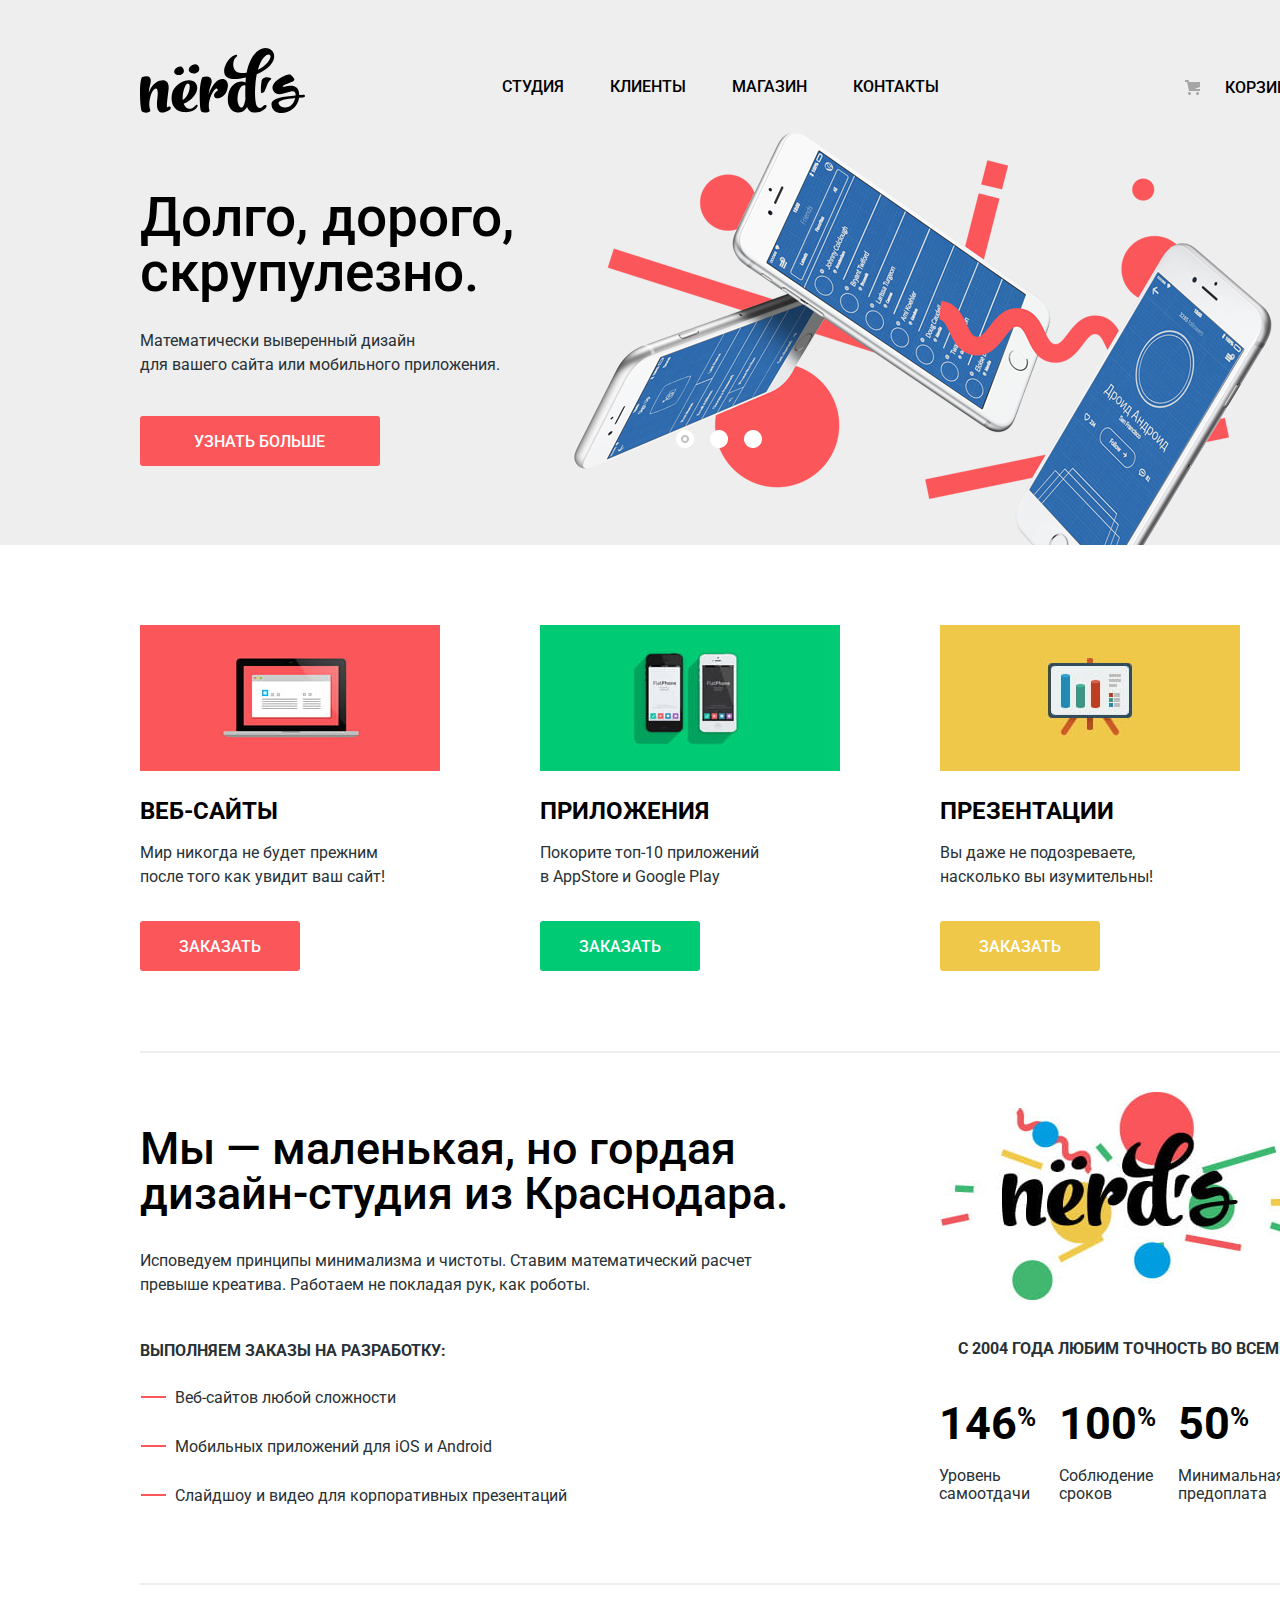
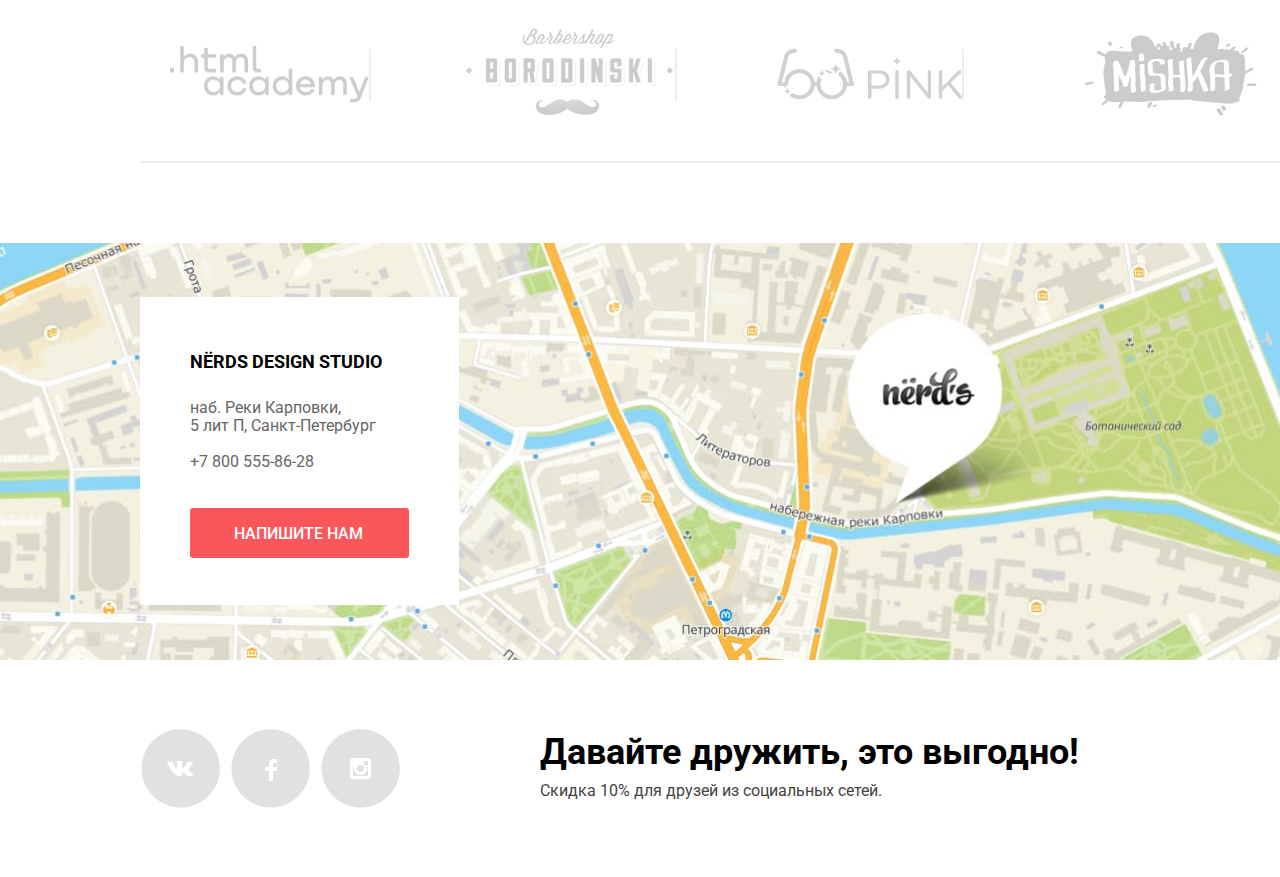
==== commit a7e770a7: "before radio button and checkbox refactoring" ====
--- a/index.html
+++ b/index.html
@@ -11,8 +11,8 @@
     <link rel="preconnect" href="https://fonts.gstatic.com">
     <link href="https://fonts.googleapis.com/css2?family=Roboto:ital,wght@0,400;0,500;0,700;1,400;1,500;1,700&display=swap" rel="stylesheet">
     <link rel="stylesheet" href="css/normalize.css">
-    <!-- <link rel="stylesheet" href="css/style.css"> -->
-    <link rel="stylesheet" href="css/style.min.css">
+    <link rel="stylesheet" href="css/style.css">
+    <!-- <link rel="stylesheet" href="css/style.min.css"> -->
   </head>
   <body class="page_body">
     <header class="header">
@@ -34,9 +34,9 @@
             
             <div class="slides">
               <div class="radio_but_block">
-                <button class="slide_button" type="button" aria-label="first_slide"><img src="img/active_slide_button.png" width="18" height="18" alt="active_button"></button>
-                <button class="slide_button" type="button" aria-label="second_slide"><img src="img/inactive_slide_button.png"  width="18" height="18" alt="inactive_button"></button>
-                <button class="slide_button" type="button" aria-label="third_slide"><img src="img/inactive_slide_button.png"  width="18" height="18" alt="inactive_button"></button>
+                <button class="slide_button" type="button" aria-label="Первый слайд"><img src="img/active_slide_button.png" width="18" height="18" alt="active_button"></button>
+                <button class="slide_button" type="button" aria-label="Второй слайд"><img src="img/inactive_slide_button.png"  width="18" height="18" alt="inactive_button"></button>
+                <button class="slide_button" type="button" aria-label="Третий слайд"><img src="img/inactive_slide_button.png"  width="18" height="18" alt="inactive_button"></button>
               </div>
 
               <div class="slide slide1">
@@ -136,13 +136,13 @@
       <section>
         <h2 class="to_hide">Portfolio</h2>
         <ul class="portfolio_block">
-          <li class="html_acad_logo_li"><a class="html_acad_logo" href="https://htmlacademy.ru/intensive/htmlcss" aria-label="htmlacademy_intensive"><img src="img/logo_htmlacademy.png" alt="html_logo" width="199" height="57"></a></li>
+          <li class="html_acad_logo_li"><a class="html_acad_logo" href="https://htmlacademy.ru/intensive/htmlcss" aria-label="html академия интенсив"><img src="img/logo_htmlacademy.png" alt="html_logo" width="199" height="57"></a></li>
           <li class="verty_stick"></li>
-          <li class="borod_logo_li"><a class="borod_logo" href="#" aria-label="borodinskiy_barbershop"><img src="img/logo_borodinskiy.png" alt="borodinskiy_logo" width="209" height="90"></a></li>
+          <li class="borod_logo_li"><a class="borod_logo" href="#" aria-label="Барбершоп Бородинский"><img src="img/logo_borodinskiy.png" alt="borodinskiy_logo" width="209" height="90"></a></li>
           <li class="verty_stick"></li>
-          <li class="pink_logo_li"><a class="pink_logo" href="#" aria-label="pink_network"><img src="img/logo_pink.png" alt="pink_logo" width="185" height="52"></a></li>
+          <li class="pink_logo_li"><a class="pink_logo" href="#" aria-label="Пинк"><img src="img/logo_pink.png" alt="pink_logo" width="185" height="52"></a></li>
           <li class="verty_stick"></li>
-          <li class="mish_logo_li"><a class="mish_logo" href="#" aria-label="toys_online_shop"><img src="img/logo_mishka.png" alt="mishka_logo" width="173" height="84"></a></li>
+          <li class="mish_logo_li"><a class="mish_logo" href="#" aria-label="Онлайн магазин вязаных игрушек"><img src="img/logo_mishka.png" alt="mishka_logo" width="173" height="84"></a></li>
         </ul>
       </section>
       
@@ -162,9 +162,9 @@
       </section>
       <div class="icon_center">
         <div class="icons_block">
-          <a class="vk_icon" href="#" aria-label="in_kontact_reference"></a>
-          <a class="fb_icon" href="#" aria-label="facebook_reference"></a>
-          <a class="insta_icon" href="#" aria-label="instagram_reference"></a>
+          <a class="vk_icon" href="#" aria-label="ВКонтакте"></a>
+          <a class="fb_icon" href="#" aria-label="ФейсБук"></a>
+          <a class="insta_icon" href="#" aria-label="Инстаграм"></a>
         </div>
         <div class="promo">
           <h2 class="fot_header">Давайте дружить, это выгодно!</h2>
@@ -181,15 +181,15 @@
         <form class="your_contacts" action="https://echo.htmlacademy.ru" method="POST">
           <div class="name_block">
             <label class="sbscr" for="name_from">Ваше имя:</label>
-            <input class="inp" id="name_from" name="your_name" type="text" placeholder="Имя Фамилия" aria-label="write_name">
+            <input class="inp" id="name_from" name="your_name" type="text" placeholder="Имя Фамилия" aria-label="напишите ваше имя">
           </div>
           <div class="email_block">
             <label class="sbscr" for="еmail_from">Ваш email:</label>
-            <input class="inp" id="еmail_from" name="your_еmail" type="email" placeholder="email@example.com" aria-label="write_your_email">
+            <input class="inp" id="еmail_from" name="your_еmail" type="email" placeholder="email@example.com" aria-label="напишите ваш емейл">
           </div>
           <div class="text_block">
             <label class="sbscr" for="text_to">Текст письма:</label>
-            <p><textarea class="m_text inp" id="text_to" name="your_text" placeholder="В свободной форме" aria-label="write_your_letter_here"></textarea></p>
+            <p><textarea class="m_text inp" id="text_to" name="your_text" placeholder="В свободной форме" aria-label="напишите ваше сообщение"></textarea></p>
           </div>
           <button class="m_submit_button" type="submit">отправить</button>
           
--- a/css/style.css
+++ b/css/style.css
@@ -4,7 +4,6 @@
   position: absolute;
   width: 1px;
   height: 1px;
-  margin: -1px;
   border: 0;
   padding: 0;
   white-space: nowrap;
@@ -47,6 +46,10 @@
   --info_text: #666666;
 }
 
+.page_catalog {
+  height: 2210px;
+}
+
 .page_body {
   padding: 0px;
   font-family: "Roboto", "Arial", sans-serif;
@@ -283,7 +286,6 @@
   padding-top: 80px;
   padding-right: 60px;
   margin: 0 auto;
-  /* margin-bottom: 121px; */
   box-sizing: border-box;
 }
 
@@ -953,9 +955,9 @@
   background-image: url(../img/bar.svg);
 }
 
-.input_checkbox:focus + label::before {
+/* .input_checkbox:focus + label::before {
   outline: 4px solid var(--black);
-}
+} */
 
 .input_checkbox:hover + label::before {
   content: "";
@@ -1020,9 +1022,9 @@
   background-repeat: no-repeat;
 }
 
-.inp_radio:focus + label::before {
+/* .inp_radio:focus + label::before {
   outline: 2px solid black;
-}
+} */
 
 .inp_radio:checked + label::before {
   content: "";
@@ -1391,7 +1393,7 @@
 .modal_center {
   position: relative;
   width: 960px;
-  height: 590px;
+  height: 1px;
   margin-left: auto;
   margin-right: auto;
 }
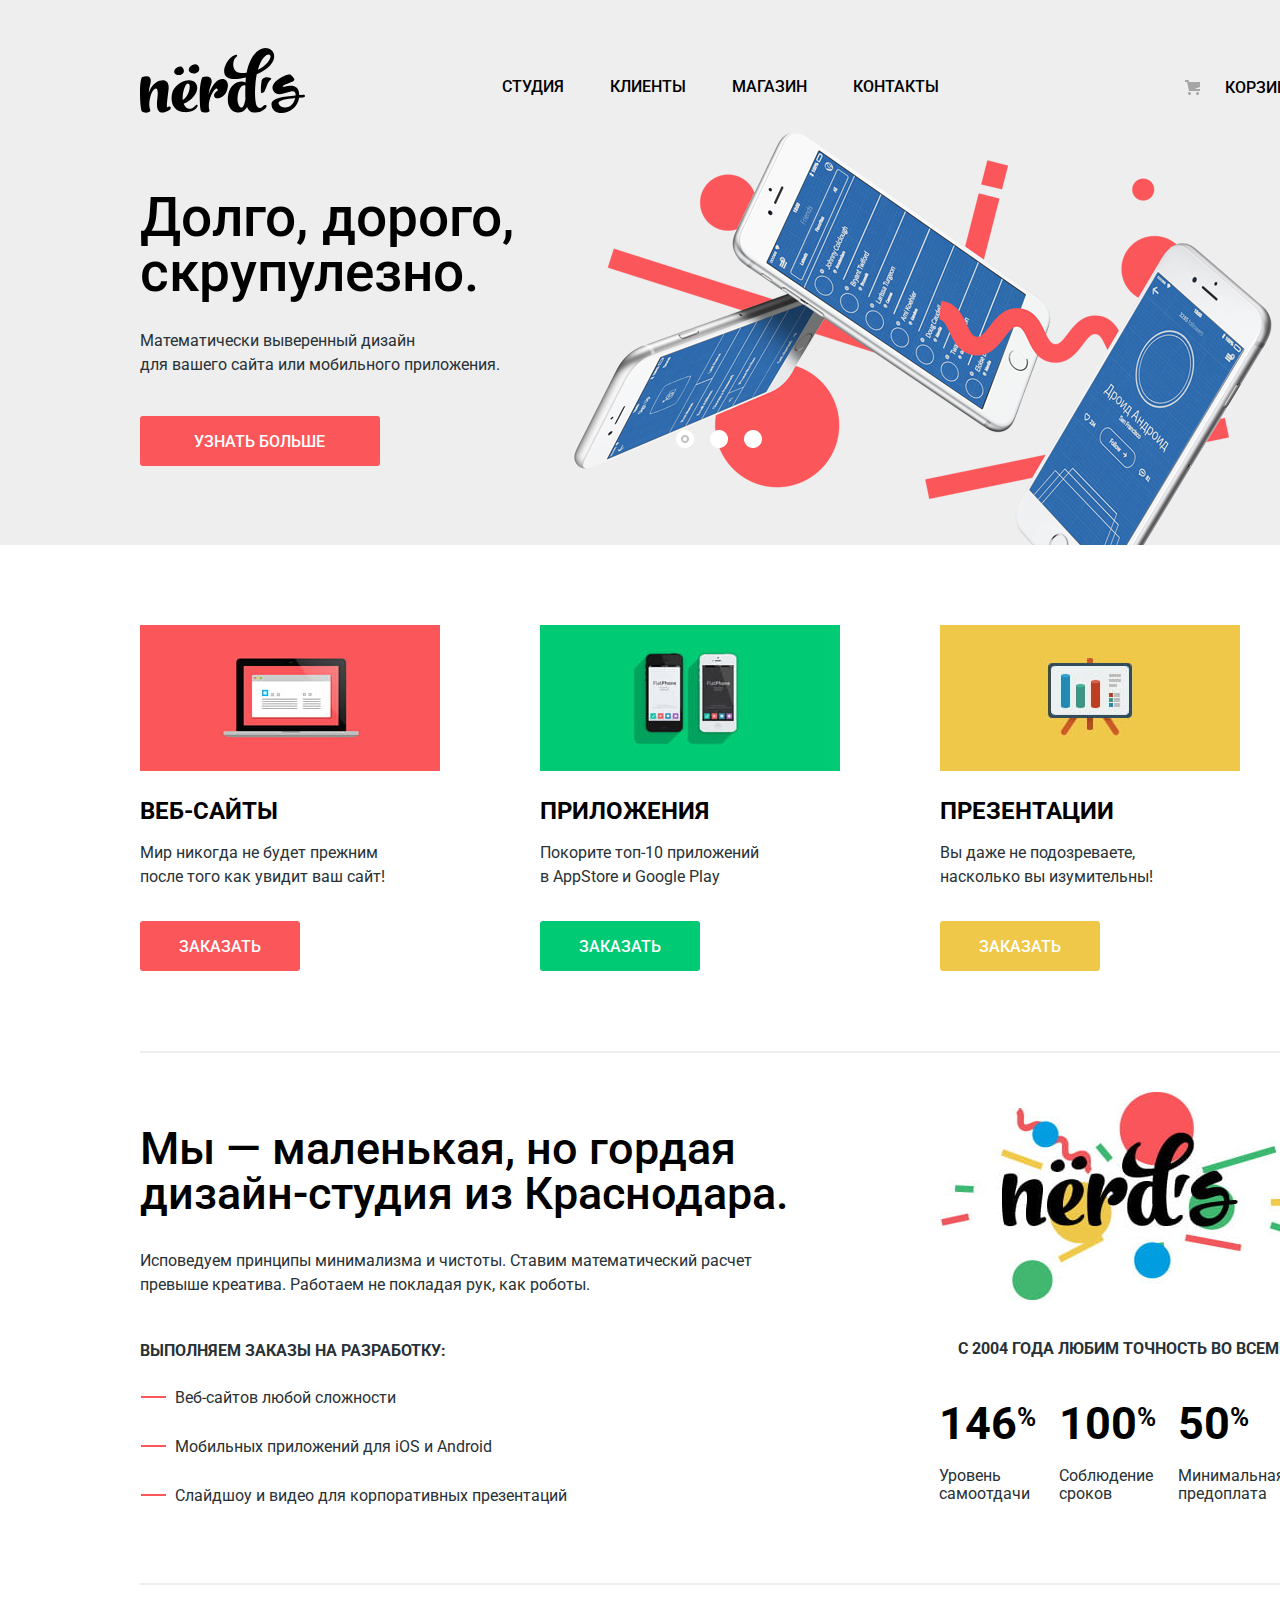
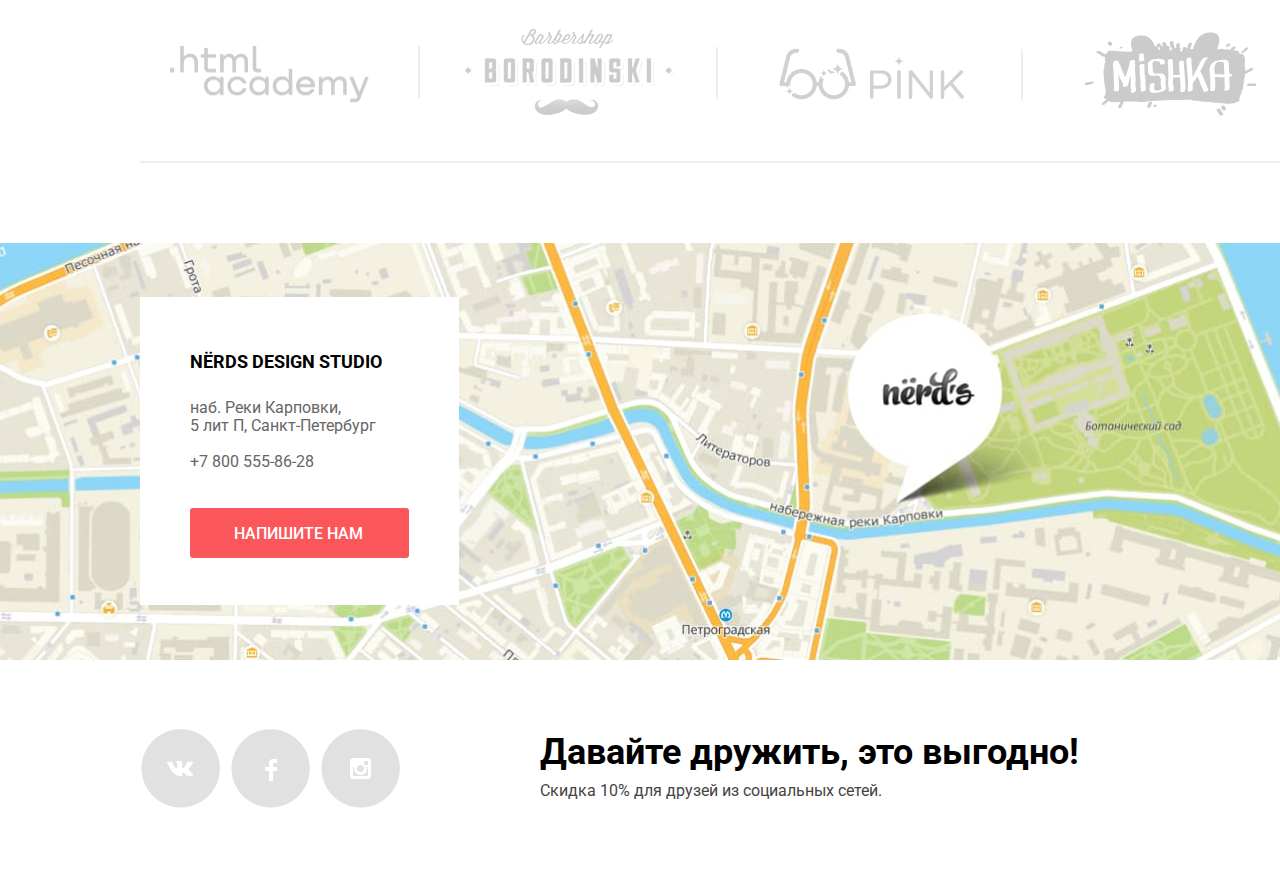
==== commit a1f31435: "finally !!!!!" ====
--- a/index.html
+++ b/index.html
@@ -11,8 +11,8 @@
     <link rel="preconnect" href="https://fonts.gstatic.com">
     <link href="https://fonts.googleapis.com/css2?family=Roboto:ital,wght@0,400;0,500;0,700;1,400;1,500;1,700&display=swap" rel="stylesheet">
     <link rel="stylesheet" href="css/normalize.css">
-    <link rel="stylesheet" href="css/style.css">
-    <!-- <link rel="stylesheet" href="css/style.min.css"> -->
+    <!-- <link rel="stylesheet" href="css/style.css"> -->
+    <link rel="stylesheet" href="css/style.min.css">
   </head>
   <body class="page_body">
     <header class="header">
@@ -137,11 +137,11 @@
         <h2 class="to_hide">Portfolio</h2>
         <ul class="portfolio_block">
           <li class="html_acad_logo_li"><a class="html_acad_logo" href="https://htmlacademy.ru/intensive/htmlcss" aria-label="html академия интенсив"><img src="img/logo_htmlacademy.png" alt="html_logo" width="199" height="57"></a></li>
-          <li class="verty_stick"></li>
+          <!-- <li class="verty_stick"></li> -->
           <li class="borod_logo_li"><a class="borod_logo" href="#" aria-label="Барбершоп Бородинский"><img src="img/logo_borodinskiy.png" alt="borodinskiy_logo" width="209" height="90"></a></li>
-          <li class="verty_stick"></li>
+          <!-- <li class="verty_stick"></li> -->
           <li class="pink_logo_li"><a class="pink_logo" href="#" aria-label="Пинк"><img src="img/logo_pink.png" alt="pink_logo" width="185" height="52"></a></li>
-          <li class="verty_stick"></li>
+          <!-- <li class="verty_stick"></li> -->
           <li class="mish_logo_li"><a class="mish_logo" href="#" aria-label="Онлайн магазин вязаных игрушек"><img src="img/logo_mishka.png" alt="mishka_logo" width="173" height="84"></a></li>
         </ul>
       </section>
--- a/css/style.css
+++ b/css/style.css
@@ -519,19 +519,61 @@
 }
 
 .html_acad_logo_li {
+  position: relative;
   padding-left: 30px;
 }
 
+.html_acad_logo_li::after {
+  position: absolute;
+  display: block;
+  content: "";
+  top: 0px;
+  left: 278px;
+  width: 2px;
+  height: 52px;
+  margin-bottom: 5px;
+  margin-right: 10px;
+  background-color: var(--footer_back_ground);
+}
+
 .borod_logo_li {
-  padding-left: 85px;
+  position: relative;
+  padding-left: 96px;
+}
+
+.borod_logo_li::after {
+  position: absolute;
+  display: block;
+  content: "";
+  top: 18px;
+  left: 347px;
+  width: 2px;
+  height: 52px;
+  margin-bottom: 5px;
+  margin-right: 10px;
+  background-color: var(--footer_back_ground);
 }
 
 .pink_logo_li {
-  padding-left: 90px;
+  position: relative;
+  padding-left: 105px;
+}
+
+.pink_logo_li::after {
+  position: absolute;
+  display: block;
+  content: "";
+  top: 1px;
+  left: 347px;
+  width: 2px;
+  height: 52px;
+  margin-bottom: 5px;
+  margin-right: 10px;
+  background-color: var(--footer_back_ground);
 }
 
 .mish_logo_li {
-  padding-left: 110px;
+  padding-left: 120px;
 }
 
 .html_acad_logo,
@@ -969,6 +1011,16 @@
   background-image: url(../img/bar_hover.svg);
 }
 
+.input_checkbox:focus + label::before {
+  content: "";
+  position: absolute;
+  width: 23px;
+  height: 23px;
+  left: -37px;
+  top: 2px;
+  background-image: url(../img/bar_hover.svg);
+}
+
 .input_checkbox:checked + label::before {
   content: "";
   position: absolute;
@@ -981,7 +1033,7 @@
   background-repeat: no-repeat;
 }
 
-.input_checkbox:checked:hover + label::before {
+.input_checkbox:checked:focus + label::before {
   content: "";
   position: absolute;
   width: 25px;
@@ -993,6 +1045,18 @@
   background-repeat: no-repeat;
 }
 
+.input_checkbox:checked:hover + label::before {
+  content: "";
+  position: absolute;
+  width: 25px;
+  height: 23px;
+  left: -37px;
+  top: 2px;
+  border: none;
+  background-image: url(../img/checked_bar_hover.svg);
+  background-repeat: no-repeat;
+}
+
 .net_opti label {
   position: relative;
   display: block;
@@ -1022,9 +1086,16 @@
   background-repeat: no-repeat;
 }
 
-/* .inp_radio:focus + label::before {
-  outline: 2px solid black;
-} */
+.inp_radio:focus + label::before {
+  content: "";
+  position: absolute;
+  width: 30px;
+  height: 30px;
+  left: -36px;
+  top: 0;
+  background-image: url(../img/circle_hover.svg);
+  background-repeat: no-repeat;
+}
 
 .inp_radio:checked + label::before {
   content: "";
@@ -1039,6 +1110,18 @@
 }
 
 .inp_radio:checked:hover + label::before {
+  content: "";
+  position: absolute;
+  width: 25px;
+  height: 25px;
+  left: -36px;
+  top: 0px;
+  border: none;
+  background-image: url(../img/circle_checked_hover.svg);
+  background-repeat: no-repeat;
+}
+
+.inp_radio:checked:focus + label::before {
   content: "";
   position: absolute;
   width: 25px;
--- a/css/style.min.css
+++ b/css/style.min.css
@@ -1 +1 @@
-.to_hide{position:absolute;width:1px;height:1px;margin:-1px;border:0;padding:0;white-space:nowrap;clip-path:inset(100%);clip:rect(0 0 0 0);overflow:hidden}:root{--main_back_ground:#ffffff;--footer_back_ground:#eeeeee;--gold:#efc849;--calm_red:#fb565a;--hover_red:#e74246;--active_red:#d7373b;--calm_green:#00ca74;--hover_green:#00bc6c;--active_green:#00aa62;--calm_gold:#efc849;--hover_gold:#eab534;--active_gold:#e5a722;--black:#000000;--text_grey:#283136;--text_grey_mid:#444444;--bkgr_grey:#4d4d4d;--text_grey_less:#666666;--basket_grey:#a6a6a6;--border:#dbdbdb;--butt_back_ground:#dfdfdf;--butt_active:#d5d5d5;--border_grey:#888888;--toggl_point:#ababab;--pr_line:#d7dcdf;--m_border:#d7dcde;--m_border_hover:#b4b9bb;--m_text:#444444;--pr_line_green:#00ca74;--rad_butt_inner:#c1c1c1;--down_arr:#231f20;--info_text:#666666}.page_body{padding:0;font-family:"Roboto","Arial",sans-serif;font-weight:400;font-style:normal;font-size:16px;line-height:24px;color:var(--text_grey);background-color:var(--main_back_ground);min-height:100%;min-width:1200px;box-sizing:border-box;display:grid;grid-template-rows:min-content 1fr min-content;align-content:start}.header{background-color:var(--footer_back_ground);padding-top:47px}.header_center{width:1170px;margin:0 auto .5px;display:flex;justify-content:flex-start;align-items:center;box-sizing:border-box}.logo_top_left{padding-left:5px;line-height:0}.logo_top_left:hover{opacity:.7}.gold span:active,.green span:active,.logo_top_left:active,.red span:active{opacity:.3}.site_navi{min-width:440px;margin-left:197px;padding-top:14px;display:flex;flex-wrap:wrap}.site_navi li{margin-right:46px;padding:0}.site_navi li:last-child{margin-right:0}.basket,.site_navi_li a{color:var(--black);font-weight:500;text-transform:uppercase}.site_navi_li a{padding-top:10px;padding-bottom:10px}.basket:hover,.info h3:hover,.site_navi_li a:hover{color:var(--calm_red)}.basket:active,.site_navi_li a:active{color:var(--black);opacity:30}.basket{position:relative;padding-top:16px;padding-left:283px;box-sizing:border-box}.basket::before{position:absolute;content:"";top:20px;width:15px;height:15px;margin-left:-40px;background-image:url(../img/basket_svg.svg);background-repeat:no-repeat}.bottom_header{margin-left:auto;margin-right:auto;background-color:var(--footer_back_ground)}.bottom_header_сenter{width:1160px;margin:0 auto}.slider{width:1160px;min-height:431px}.slides{position:relative}.radio_but_block{position:absolute;left:530px;top:315px}.slide_button{width:18px;height:18px;border:0;background:0 0;margin-right:12px}.borodino:hover .barber_info,.handmade:hover .handmade_info,.kvas:hover .kvas_info,.pink:hover .pink_info,.school:hover .school_info,.sedona:hover .sedona_info,.slide{display:flex}.slide_show{width:760px;min-height:431px;background-repeat:no-repeat}.show1{background-image:url(../img/png_slide_show_flying_phones_a.png)}.show2{background-image:url(../img/png_slide_2_a.png)}.show3{background-image:url(../img/png_slide_3_a.png)}.slide2,.slide3{display:none}.gallery_block li,.slogan_block{display:flex;flex-direction:column}.slogan_block{width:400px;padding-top:70px}.slogan_block p{margin-bottom:39px;padding-top:4px;line-height:24px;box-sizing:border-box}.slogan{color:var(--black);font-weight:500;font-size:55px;line-height:55px;margin-bottom:25px;margin-top:6px;white-space:nowrap}.know_but{width:240px;min-height:50px;background-color:var(--calm_red);border-radius:3px;text-transform:uppercase;color:var(--main_back_ground);line-height:18px;font-weight:500;padding:17px 54px 15px;box-sizing:border-box}.know_but:hover{background-color:var(--hover_red)}.know_but:active{background-color:var(--active_red);opacity:.3}.main{width:1160px;margin-left:auto;margin-right:auto}.gallery_center{width:1160px;min-height:347px;padding-top:80px;padding-right:60px;margin:0 auto;box-sizing:border-box}.gallery_block{width:1100px;min-height:347px;display:flex;justify-content:space-between;flex-wrap:wrap}.gallery_block li{width:300px}.gallery_block_li img,.products li{margin-bottom:25px}.gallery_block_li p{margin-bottom:32px}.but,.gall_head{text-transform:uppercase}.gall_head{font-weight:700;font-size:24px;line-height:30px;margin-bottom:15px;margin-top:0;color:var(--black)}.but{width:160px;min-height:50px;border-radius:3px;font-weight:500;line-height:18px;color:var(--main_back_ground);padding:17px 40px 15px 39px;box-sizing:border-box;margin-bottom:80px}.products li:before,.red{background-color:var(--calm_red)}.green{background-color:var(--calm_green)}.gold{background-color:var(--calm_gold)}.red:hover{background-color:var(--hover_red)}.green:hover{background-color:var(--hover_green)}.gold:hover{background-color:var(--hover_gold)}.red:active{background-color:var(--active_red)}.green:active{background-color:var(--active_green)}.gold:active{background-color:var(--active_gold)}.just_line{width:1158px;height:2px;background-color:var(--footer_back_ground);margin-bottom:39px}.princip_block_center{width:1160px;min-height:413px;display:grid;grid-template-columns:2fr 1fr;gap:42px;margin:0 auto 50px}.princip_block_center section{min-height:413px}.princip_block_center_section p{line-height:24px;margin-bottom:42px}.princips_header{margin-top:34px;margin-bottom:33px;font-weight:500;font-size:45px;line-height:45px;color:var(--black)}.advantages h4,.what_we_can_do_header{font-weight:700;line-height:24px;text-transform:uppercase;margin-bottom:23px}.products{min-height:120px}.products li{position:relative;margin-left:35px}.products li:before{position:absolute;content:"";top:10px;width:25px;height:2px;margin-left:-34px}.advantages{display:flex;flex-direction:column;align-items:center}.advantages img{height:208px;width:360px;margin-bottom:37px;margin-left:22px}.advantages h4{margin-top:0;margin-left:23px;margin-bottom:31px}.advantages ul{width:100%;display:flex;justify-content:flex-start}.hiperbola_metrics li{width:115px}.hiperbola_metrics li:nth-child(1){padding-left:21px}.hiperbola_metrics li:nth-child(2){padding-left:5px}.hiperbola_metrics li:nth-child(3){padding-left:4px}.percents{font-weight:700;font-size:45px;line-height:64px;color:var(--black);margin-bottom:11px}.percents sup{font-size:26px;line-height:40px}.perform_metrics{line-height:18px}.portfolio_block{width:1160px;min-height:180px;display:flex;justify-content:flex-start;flex-wrap:wrap;align-items:center;margin:0 auto 80px;border-top:2px solid var(--footer_back_ground);border-bottom:2px solid var(--footer_back_ground);padding-top:10px;box-sizing:border-box}.html_acad_logo_li{padding-left:30px}.borod_logo_li{padding-left:85px}.pink_logo_li{padding-left:90px}.mish_logo_li{padding-left:110px}.borod_logo,.html_acad_logo,.mish_logo,.pink_logo{opacity:.2}.borod_logo:hover,.html_acad_logo:hover,.mish_logo:hover,.pink_logo:hover{opacity:1}.borod_logo:active,.html_acad_logo:active,.mish_logo:active,.pink_logo:active{opacity:.1}.verty_stick{display:block;content:"";top:10px;left:20px;width:2px;height:52px;margin-bottom:5px;margin-right:10px;background-color:var(--footer_back_ground)}.footer_block{height:633px}.big_map_block{height:416px;width:1440px;margin-left:auto;margin-right:auto;background-image:url(../img/big_map_with_white_comma_logo.jpg);background-position:center;background-repeat:no-repeat;background-size:cover;padding-top:1px}.map_center{width:1160px;margin:0 auto;display:grid;grid-template-columns:1fr 1fr;gap:270px}.white_comma_logo{margin-top:70px;width:231;height:190px}.contacts_block{width:319px;background-color:var(--main_back_ground);margin-top:53px}.contacts_block h5{font-size:18px;line-height:30px;margin-top:50px;margin-left:50px;margin-bottom:22.7px}.contacts_block,.contacts_block div,form{display:flex;flex-direction:column}.contacts_block div{line-height:18px;width:230px;height:72px;margin-left:50px;margin-bottom:37.29px;justify-content:space-between}.contacts_block div,.telephone{color:var(--text_grey_less)}.shop::before,.write_me_butt{background-color:var(--calm_red)}.write_me_butt{width:219px;min-height:50px;border-radius:3px;margin-left:50px;margin-right:50px;margin-bottom:47px;font-weight:500;line-height:18px;color:var(--main_back_ground);text-transform:uppercase;padding:17px 44px 15px;box-sizing:border-box}.write_me_butt:hover{background-color:var(--hover_red)}.write_me_butt:active{background-color:var(--active_red);opacity:.3}.icon_center{width:1160px;margin:68px auto;display:grid;grid-template-columns:1fr 3fr}.icons_block{width:261px;display:flex;justify-content:space-between;flex-wrap:wrap}.icons_block a{width:81px;height:81px;margin-bottom:5px}.vk_icon{display:block;background-image:url(../img/vk_icon_full.png)}.vk_icon:hover{background-image:url(../img/vk_icon_hover.png)}.vk_icon:active{background-image:url(../img/vk_icon_active.png)}.fb_icon,.insta_icon{display:block;background-image:url(../img/fb_icon_full.png)}.fb_icon:hover{background-image:url(../img/fb_icon_hover.png)}.fb_icon:active{background-image:url(../img/fb_icon_active.png)}.insta_icon{background-image:url(../img/instagram_icon_full.png)}.insta_icon:hover{background-image:url(../img/instagram_icon_hover.png)}.insta_icon:active{background-image:url(../img/instagram_icon_active.png)}.promo{width:660px;margin-left:100px;margin-right:auto;padding-top:6px;padding-left:10px}.contacts_block h5,.form h2,.promo h2{font-weight:700;color:var(--black)}.promo h2{margin-top:0;margin-bottom:10px;font-size:36px;line-height:36px}.promo p{line-height:22px;color:var(--text_grey_mid)}.catal_breadcrumbs{padding-top:16px;position:relative}.shop::before{position:absolute;top:58px;content:"";width:73px;height:2px}.catal_basket{padding-left:284px}.catal_bot_head{min-height:240px;background-color:var(--footer_back_ground);padding-top:77px;box-sizing:border-box;display:grid}.ready_template_shop{padding-left:2px}.catal_bot_head h1{margin-left:auto;margin-right:auto;font-weight:500;font-size:55px;line-height:55px;color:var(--black)}.main_center{width:1160px;margin:56px auto 24px;display:grid;grid-template-columns:1fr 2fr}form{width:260px}.form h2{font-size:18px;line-height:30px;text-transform:uppercase;margin-bottom:48px}.from input,.meter_block,.till input{background-color:var(--footer_back_ground);border-radius:3px}.meter_block{position:relative;height:80px;width:260px;margin-bottom:14px}.toggler{position:absolute;top:0;width:2px;height:2px;border:8px solid var(--main_back_ground);border-radius:50%;background-color:var(--toggl_point);cursor:pointer}.tog_left{top:32px;left:19px}.tog_right{top:32px;left:163px}.progress_line{width:205px;height:2px;background-color:var(--pr_line);margin:39px 22px 39px 33px}.green_progr_line{width:138px;height:2px;background-color:var(--pr_line_green)}.from_till_block{margin-bottom:54px;display:flex;justify-content:flex-start}.from input,.till input{width:80px;min-height:38px;border:0;padding:10px;box-sizing:border-box;text-align:center;margin-left:7px;padding-left:14px}.till input{padding-left:18px;padding-right:5px}.from,.till{line-height:22px;text-transform:uppercase;color:var(--text_grey)}.till{margin-left:34px}.form_heads,.form_heads_features{font-weight:700;font-size:18px;line-height:30px;text-transform:uppercase;margin-bottom:14px;color:var(--black);padding-left:2px}.form_heads_features{margin-bottom:13px}.net{border:0;margin-bottom:30px}.features_field_ul li,.net_ul li{margin-bottom:16px}.net_opti+.fixed{margin-bottom:15px}.features_field{border:0;margin-bottom:34px}.net_opti{padding-left:37px}.feat_opti{padding-left:38px}.feat_opti label,.net_opti label{position:relative;display:block;cursor:pointer;user-select:none}.input_checkbox+label::before{content:"";position:absolute;width:23px;height:23px;left:-37px;top:2px;background-image:url(../img/bar.svg)}.input_checkbox:focus+label::before{outline:4px solid var(--black)}.input_checkbox:hover+label::before{content:"";position:absolute;width:23px;height:23px;left:-37px;top:2px;background-image:url(../img/bar_hover.svg)}.input_checkbox:checked+label::before,.input_checkbox:checked:hover+label::before{content:"";position:absolute;width:25px;height:23px;left:-37px;top:2px;border:0;background-image:url(../img/checked_bar.svg);background-repeat:no-repeat}.input_checkbox:checked:hover+label::before{background-image:url(../img/checked_bar_hover.svg)}.inp_radio+label::before,.inp_radio:hover+label::before{content:"";position:absolute;width:30px;height:30px;left:-36px;top:0;background-image:url(../img/circle.svg);background-repeat:no-repeat}.inp_radio:hover+label::before{background-image:url(../img/circle_hover.svg)}.inp_radio:focus+label::before{outline:2px solid #000}.inp_radio:checked+label::before,.inp_radio:checked:hover+label::before{content:"";position:absolute;width:25px;height:25px;left:-36px;top:0;border:0;background-image:url(../img/circle_checked.svg);background-repeat:no-repeat}.inp_radio:checked:hover+label::before{background-image:url(../img/circle_checked_hover.svg)}.show_but{min-height:50px;width:260;background-color:var(--footer_back_ground);border-radius:3px;border:0;font-weight:500;line-height:18px;color:var(--black);text-transform:uppercase;padding:17px 87px 15px 90px;box-sizing:border-box}.page_navi_block a:hover,.show_but:hover{background-color:var(--butt_back_ground)}.show_but:active{background-color:var(--butt_active);opacity:.3;box-shadow:0 5px var(--butt_active) inset}.proj_blocks{display:flex;flex-wrap:wrap}.sort_it_header{font-weight:700;font-size:18px;line-height:30px;text-transform:uppercase;margin-bottom:36px;color:var(--black)}.sort_it_criteria{width:360px;min-height:30px;display:flex;justify-content:flex-start;flex-wrap:wrap;margin-bottom:46px;margin-left:264px;padding-top:2px}.down_tri{width:11px;height:10px;background-image:url(../img/down_active.svg);background-repeat:no-repeat;border:0;background-color:inherit}.on_type_li{margin-left:26px}.down_triange_li{margin-left:47px}.up_triangle_li{margin-left:14px}.down_tri:hover{background-image:url(../img/down_hover.svg)}.down_tri:active{background-image:url(../img/down_active.svg)}.up_tri{width:11px;height:10px;margin-top:8px;background-image:url(../img/up_calm.svg);background-repeat:no-repeat;border:0;background-color:inherit}.up_tri:hover{background-image:url(../img/up_hover.svg)}.up_tri:active{background-image:url(../img/up_active.svg)}.on_price,.on_type{font-size:14px;line-height:18px;text-transform:uppercase;color:var(--black)}.on_price{margin-left:2px}.on_price:hover,.on_type:hover{opacity:.6}.on_price:active,.on_type:active{opacity:1}.on_type{opacity:.3}.proj_blocks{padding-left:15px}.prog_block{min-height:618px;width:360px;margin-bottom:32px}.prog_block:nth-child(even){margin-right:41px}.prog_block:nth-child(odd){margin-right:-10px}.info h3{font-weight:700;font-size:18px;line-height:30px;text-transform:uppercase;color:var(--black);margin-bottom:12px;margin-top:28px}.info h3:active,.page_navi_block a:active{color:var(--black);opacity:.3}.barber_info,.handmade_info,.kvas_info,.pink_info,.school_info,.sedona_info{position:absolute;display:flex;flex-direction:column;align-items:center;width:360px;min-height:231px;background-color:var(--footer_back_ground);box-sizing:border-box;display:none}.barber_info p,.handmade_info p,.kvas_info p,.pink_info p,.school_info p,.sedona_info p{text-align:center;color:var(--info_text);line-height:18px}.mishka_text{margin-left:-8px}.kvast_reference{margin-left:-2px}.kvast_text{margin-left:-4px}.borodino:hover::before,.handmade:hover::before,.kvas:hover::before,.pink:hover::before,.school:hover::before,.sedona:hover::before{background-image:url(../img/block_hover.png)}.page_navi_block a,.proj_butt{border-radius:3px;box-sizing:border-box;font-weight:500;line-height:18px;text-transform:uppercase}.proj_butt{width:200px;min-height:50px;margin-top:33px;background-color:var(--calm_red);color:var(--main_back_ground);padding:17px 72px 15px}.proj_butt:hover{background-color:var(--hover_red)}.proj_butt:active{background-color:var(--active_red)}.borodino,.handmade,.kvas,.pink,.school,.sedona{position:relative;box-sizing:border-box;margin-top:40px;display:flex;align-items:flex-end}.borodino::before,.handmade::before,.kvas::before,.pink::before,.school::before,.sedona::before{position:absolute;content:"";margin-top:-40px;width:360px;height:40px;top:0;background-image:url(../img/block_calm.svg)}.page_navi_block_center{width:1160px;margin-left:auto;margin-right:auto;margin-bottom:47px;display:grid;grid-template-columns:1fr 2fr}.page_navi_block{display:flex;flex-wrap:wrap;justify-content:flex-start;padding-left:14px}.page_navi_block a{width:50px;background-color:var(--footer_back_ground);margin-right:11px;margin-bottom:11px;text-align:center;padding:17px 20px 11px;color:var(--black)}a.first_page{padding:15px}.page_navi_block a:active{background-color:var(--butt_active);box-shadow:0 5px var(--butt_active) inset}.page_navi_block a:first-child{background-color:var(--main_back_ground);border:2px solid var(--border);box-sizing:border-box}.page_navi_block a:first-child:hover{background-color:var(--butt_back_ground)}.page_navi_block a:first-child:active{background-color:var(--butt_active);color:var(--black);opacity:.3;box-shadow:0 5px var(--butt_active) inset}.page_navi_block a:last-child{width:260px}.modal_center{position:relative;width:960px;height:590px;margin-left:auto;margin-right:auto}.modal{display:none;position:fixed;top:320px;padding:63px 80px 84px 100px;background:var(--main_back_ground);box-shadow:0 20px 40px rgba(0,0,0,.4);box-sizing:border-box}.write_us{font-weight:700;font-size:45px;line-height:53px;color:var(--black)}.head_block,.your_contacts{display:flex;justify-content:space-between}.head_block{margin-bottom:37px}.your_contacts{width:760px;flex-direction:row;flex-wrap:wrap}.email_block,.inp,.name_block{width:360px}.inp{height:50px;border:2px solid var(--m_border);box-shadow:none;color:var(--m_text);opacity:.5;padding:16px 14px 16px 16px;box-sizing:border-box;margin-bottom:34px}.m_text{width:760px;min-height:118px;padding-top:14px;padding-bottom:84px;margin-bottom:40px;resize:none;overflow:hidden}.inp:hover{border-color:var(--m_border_hover)}.inp:focus{border-color:var(--black);opacity:1}.m_submit_button,.subscribe{font-size:16px;line-height:18px}.subscribe{width:300px;font-weight:700;margin-bottom:9px;color:var(--black)}.m_submit_button{width:259px;min-height:50px;border:0;background-color:var(--calm_red);border-radius:3px;font-weight:500;text-transform:uppercase;box-sizing:border-box;color:var(--main_back_ground);padding:17px 83px 15px}.m_submit_button:hover{background-color:var(--hover_red)}.m_submit_button:active{background-color:var(--active_red)}.m_submit_button:active .m_submit_button_text{opacity:.3}.modal_close{margin-top:13px;margin-right:-10px;width:21px;height:21px;border:0;background-color:inherit;background-image:url(../img/cross.svg)}.modal_close:hover{background-image:url(../img/cross_hover.svg)}.modal_close:active{background-image:url(../img/cross_active.svg)}+.to_hide{position:absolute;width:1px;height:1px;border:0;padding:0;white-space:nowrap;clip-path:inset(100%);clip:rect(0 0 0 0);overflow:hidden}:root{--main_back_ground:#ffffff;--footer_back_ground:#eeeeee;--gold:#efc849;--calm_red:#fb565a;--hover_red:#e74246;--active_red:#d7373b;--calm_green:#00ca74;--hover_green:#00bc6c;--active_green:#00aa62;--calm_gold:#efc849;--hover_gold:#eab534;--active_gold:#e5a722;--black:#000000;--text_grey:#283136;--text_grey_mid:#444444;--bkgr_grey:#4d4d4d;--text_grey_less:#666666;--basket_grey:#a6a6a6;--border:#dbdbdb;--butt_back_ground:#dfdfdf;--butt_active:#d5d5d5;--border_grey:#888888;--toggl_point:#ababab;--pr_line:#d7dcdf;--m_border:#d7dcde;--m_border_hover:#b4b9bb;--m_text:#444444;--pr_line_green:#00ca74;--rad_butt_inner:#c1c1c1;--down_arr:#231f20;--info_text:#666666}.page_catalog{height:2210px}.page_body{padding:0;font-family:"Roboto","Arial",sans-serif;font-weight:400;font-style:normal;font-size:16px;line-height:24px;color:var(--text_grey);background-color:var(--main_back_ground);min-height:100%;min-width:1200px;box-sizing:border-box;display:grid;grid-template-rows:min-content 1fr min-content;align-content:start}.header{background-color:var(--footer_back_ground);padding-top:47px}.header_center{width:1170px;margin:0 auto .5px;display:flex;justify-content:flex-start;align-items:center;box-sizing:border-box}.logo_top_left{padding-left:5px;line-height:0}.logo_top_left:hover{opacity:.7}.gold span:active,.green span:active,.logo_top_left:active,.red span:active{opacity:.3}.site_navi{min-width:440px;margin-left:197px;padding-top:14px;display:flex;flex-wrap:wrap}.site_navi li{margin-right:46px;padding:0}.site_navi li:last-child{margin-right:0}.basket,.site_navi_li a{color:var(--black);font-weight:500;text-transform:uppercase}.site_navi_li a{padding-top:10px;padding-bottom:10px}.basket:hover,.info h3:hover,.site_navi_li a:hover{color:var(--calm_red)}.basket:active,.site_navi_li a:active{color:var(--black);opacity:30}.basket{position:relative;padding-top:16px;padding-left:283px;box-sizing:border-box}.basket::before{position:absolute;content:"";top:20px;width:15px;height:15px;margin-left:-40px;background-image:url(../img/basket_svg.svg);background-repeat:no-repeat}.bottom_header{margin-left:auto;margin-right:auto;background-color:var(--footer_back_ground)}.bottom_header_сenter{width:1160px;margin:0 auto}.slider{width:1160px;min-height:431px}.slides{position:relative}.radio_but_block{position:absolute;left:530px;top:315px}.slide_button{width:18px;height:18px;border:0;background:0 0;margin-right:12px}.borodino:hover .barber_info,.handmade:hover .handmade_info,.kvas:hover .kvas_info,.pink:hover .pink_info,.school:hover .school_info,.sedona:hover .sedona_info,.slide{display:flex}.slide_show{width:760px;min-height:431px;background-repeat:no-repeat}.show1{background-image:url(../img/png_slide_show_flying_phones_a.png)}.show2{background-image:url(../img/png_slide_2_a.png)}.show3{background-image:url(../img/png_slide_3_a.png)}.slide2,.slide3{display:none}.gallery_block li,.slogan_block{display:flex;flex-direction:column}.slogan_block{width:400px;padding-top:70px}.slogan_block p{margin-bottom:39px;padding-top:4px;line-height:24px;box-sizing:border-box}.slogan{color:var(--black);font-weight:500;font-size:55px;line-height:55px;margin-bottom:25px;margin-top:6px;white-space:nowrap}.know_but{width:240px;min-height:50px;background-color:var(--calm_red);border-radius:3px;text-transform:uppercase;color:var(--main_back_ground);line-height:18px;font-weight:500;padding:17px 54px 15px;box-sizing:border-box}.know_but:hover{background-color:var(--hover_red)}.know_but:active{background-color:var(--active_red);opacity:.3}.main{width:1160px;margin-left:auto;margin-right:auto}.gallery_center{width:1160px;min-height:347px;padding-top:80px;padding-right:60px;margin:0 auto;box-sizing:border-box}.gallery_block{width:1100px;min-height:347px;display:flex;justify-content:space-between;flex-wrap:wrap}.gallery_block li{width:300px}.gallery_block_li img,.products li{margin-bottom:25px}.gallery_block_li p{margin-bottom:32px}.but,.gall_head{text-transform:uppercase}.gall_head{font-weight:700;font-size:24px;line-height:30px;margin-bottom:15px;margin-top:0;color:var(--black)}.but{width:160px;min-height:50px;border-radius:3px;font-weight:500;line-height:18px;color:var(--main_back_ground);padding:17px 40px 15px 39px;box-sizing:border-box;margin-bottom:80px}.products li:before,.red{background-color:var(--calm_red)}.green{background-color:var(--calm_green)}.gold{background-color:var(--calm_gold)}.red:hover{background-color:var(--hover_red)}.green:hover{background-color:var(--hover_green)}.gold:hover{background-color:var(--hover_gold)}.red:active{background-color:var(--active_red)}.green:active{background-color:var(--active_green)}.gold:active{background-color:var(--active_gold)}.just_line{width:1158px;height:2px;background-color:var(--footer_back_ground);margin-bottom:39px}.princip_block_center{width:1160px;min-height:413px;display:grid;grid-template-columns:2fr 1fr;gap:42px;margin:0 auto 50px}.princip_block_center section{min-height:413px}.princip_block_center_section p{line-height:24px;margin-bottom:42px}.princips_header{margin-top:34px;margin-bottom:33px;font-weight:500;font-size:45px;line-height:45px;color:var(--black)}.advantages h4,.what_we_can_do_header{font-weight:700;line-height:24px;text-transform:uppercase;margin-bottom:23px}.products{min-height:120px}.products li{position:relative;margin-left:35px}.products li:before{position:absolute;content:"";top:10px;width:25px;height:2px;margin-left:-34px}.advantages{display:flex;flex-direction:column;align-items:center}.advantages img{height:208px;width:360px;margin-bottom:37px;margin-left:22px}.advantages h4{margin-top:0;margin-left:23px;margin-bottom:31px}.advantages ul{width:100%;display:flex;justify-content:flex-start}.hiperbola_metrics li{width:115px}.hiperbola_metrics li:nth-child(1){padding-left:21px}.hiperbola_metrics li:nth-child(2){padding-left:5px}.hiperbola_metrics li:nth-child(3){padding-left:4px}.percents{font-weight:700;font-size:45px;line-height:64px;color:var(--black);margin-bottom:11px}.percents sup{font-size:26px;line-height:40px}.perform_metrics{line-height:18px}.portfolio_block{width:1160px;min-height:180px;display:flex;justify-content:flex-start;flex-wrap:wrap;align-items:center;margin:0 auto 80px;border-top:2px solid var(--footer_back_ground);border-bottom:2px solid var(--footer_back_ground);padding-top:10px;box-sizing:border-box}.html_acad_logo_li{position:relative;padding-left:30px}.borod_logo_li::after,.html_acad_logo_li::after,.pink_logo_li::after{position:absolute;display:block;content:"";top:0;left:278px;width:2px;height:52px;margin-bottom:5px;margin-right:10px;background-color:var(--footer_back_ground)}.borod_logo_li,.pink_logo_li{position:relative;padding-left:96px}.borod_logo_li::after,.pink_logo_li::after{top:18px;left:347px}.pink_logo_li{padding-left:105px}.pink_logo_li::after{top:1px}.mish_logo_li{padding-left:120px}.borod_logo,.html_acad_logo,.mish_logo,.pink_logo{opacity:.2}.borod_logo:hover,.html_acad_logo:hover,.mish_logo:hover,.pink_logo:hover{opacity:1}.borod_logo:active,.html_acad_logo:active,.mish_logo:active,.pink_logo:active{opacity:.1}.verty_stick{display:block;content:"";top:10px;left:20px;width:2px;height:52px;margin-bottom:5px;margin-right:10px;background-color:var(--footer_back_ground)}.footer_block{height:633px}.big_map_block{height:416px;width:1440px;margin-left:auto;margin-right:auto;background-image:url(../img/big_map_with_white_comma_logo.jpg);background-position:center;background-repeat:no-repeat;background-size:cover;padding-top:1px}.map_center{width:1160px;margin:0 auto;display:grid;grid-template-columns:1fr 1fr;gap:270px}.white_comma_logo{margin-top:70px;width:231;height:190px}.contacts_block{width:319px;background-color:var(--main_back_ground);margin-top:53px}.contacts_block h5{font-size:18px;line-height:30px;margin-top:50px;margin-left:50px;margin-bottom:22.7px}.contacts_block,.contacts_block div,form{display:flex;flex-direction:column}.contacts_block div{line-height:18px;width:230px;height:72px;margin-left:50px;margin-bottom:37.29px;justify-content:space-between}.contacts_block div,.telephone{color:var(--text_grey_less)}.shop::before,.write_me_butt{background-color:var(--calm_red)}.write_me_butt{width:219px;min-height:50px;border-radius:3px;margin-left:50px;margin-right:50px;margin-bottom:47px;font-weight:500;line-height:18px;color:var(--main_back_ground);text-transform:uppercase;padding:17px 44px 15px;box-sizing:border-box}.write_me_butt:hover{background-color:var(--hover_red)}.write_me_butt:active{background-color:var(--active_red);opacity:.3}.icon_center{width:1160px;margin:68px auto;display:grid;grid-template-columns:1fr 3fr}.icons_block{width:261px;display:flex;justify-content:space-between;flex-wrap:wrap}.icons_block a{width:81px;height:81px;margin-bottom:5px}.vk_icon{display:block;background-image:url(../img/vk_icon_full.png)}.vk_icon:hover{background-image:url(../img/vk_icon_hover.png)}.vk_icon:active{background-image:url(../img/vk_icon_active.png)}.fb_icon,.insta_icon{display:block;background-image:url(../img/fb_icon_full.png)}.fb_icon:hover{background-image:url(../img/fb_icon_hover.png)}.fb_icon:active{background-image:url(../img/fb_icon_active.png)}.insta_icon{background-image:url(../img/instagram_icon_full.png)}.insta_icon:hover{background-image:url(../img/instagram_icon_hover.png)}.insta_icon:active{background-image:url(../img/instagram_icon_active.png)}.promo{width:660px;margin-left:100px;margin-right:auto;padding-top:6px;padding-left:10px}.contacts_block h5,.form h2,.promo h2{font-weight:700;color:var(--black)}.promo h2{margin-top:0;margin-bottom:10px;font-size:36px;line-height:36px}.promo p{line-height:22px;color:var(--text_grey_mid)}.catal_breadcrumbs{padding-top:16px;position:relative}.shop::before{position:absolute;top:58px;content:"";width:73px;height:2px}.catal_basket{padding-left:284px}.catal_bot_head{min-height:240px;background-color:var(--footer_back_ground);padding-top:77px;box-sizing:border-box;display:grid}.ready_template_shop{padding-left:2px}.catal_bot_head h1{margin-left:auto;margin-right:auto;font-weight:500;font-size:55px;line-height:55px;color:var(--black)}.main_center{width:1160px;margin:56px auto 24px;display:grid;grid-template-columns:1fr 2fr}form{width:260px}.form h2{font-size:18px;line-height:30px;text-transform:uppercase;margin-bottom:48px}.from input,.meter_block,.till input{background-color:var(--footer_back_ground);border-radius:3px}.meter_block{position:relative;height:80px;width:260px;margin-bottom:14px}.toggler{position:absolute;top:0;width:2px;height:2px;border:8px solid var(--main_back_ground);border-radius:50%;background-color:var(--toggl_point);cursor:pointer}.tog_left{top:32px;left:19px}.tog_right{top:32px;left:163px}.progress_line{width:205px;height:2px;background-color:var(--pr_line);margin:39px 22px 39px 33px}.green_progr_line{width:138px;height:2px;background-color:var(--pr_line_green)}.from_till_block{margin-bottom:54px;display:flex;justify-content:flex-start}.from input,.till input{width:80px;min-height:38px;border:0;padding:10px;box-sizing:border-box;text-align:center;margin-left:7px;padding-left:14px}.till input{padding-left:18px;padding-right:5px}.from,.till{line-height:22px;text-transform:uppercase;color:var(--text_grey)}.till{margin-left:34px}.form_heads,.form_heads_features{font-weight:700;font-size:18px;line-height:30px;text-transform:uppercase;margin-bottom:14px;color:var(--black);padding-left:2px}.form_heads_features{margin-bottom:13px}.net{border:0;margin-bottom:30px}.features_field_ul li,.net_ul li{margin-bottom:16px}.net_opti+.fixed{margin-bottom:15px}.features_field{border:0;margin-bottom:34px}.net_opti{padding-left:37px}.feat_opti{padding-left:38px}.feat_opti label,.net_opti label{position:relative;display:block;cursor:pointer;user-select:none}.input_checkbox+label::before,.input_checkbox:hover+label::before{content:"";position:absolute;width:23px;height:23px;left:-37px;top:2px;background-image:url(../img/bar.svg)}.input_checkbox:hover+label::before{background-image:url(../img/bar_hover.svg)}.input_checkbox:focus+label::before{content:"";position:absolute;width:23px;height:23px;left:-37px;top:2px;background-image:url(../img/bar_hover.svg)}.input_checkbox:checked+label::before{content:"";position:absolute;width:25px;height:23px;left:-37px;top:2px;border:0;background-image:url(../img/checked_bar.svg);background-repeat:no-repeat}.input_checkbox:checked:focus+label::before{content:"";position:absolute;width:25px;height:23px;left:-37px;top:2px;border:0;background-image:url(../img/checked_bar_hover.svg);background-repeat:no-repeat}.input_checkbox:checked:hover+label::before{content:"";position:absolute;width:25px;height:23px;left:-37px;top:2px;border:0;background-image:url(../img/checked_bar_hover.svg);background-repeat:no-repeat}.inp_radio+label::before,.inp_radio:hover+label::before{content:"";position:absolute;width:30px;height:30px;left:-36px;top:0;background-image:url(../img/circle.svg);background-repeat:no-repeat}.inp_radio:hover+label::before{background-image:url(../img/circle_hover.svg)}.inp_radio:focus+label::before{content:"";position:absolute;width:30px;height:30px;left:-36px;top:0;background-image:url(../img/circle_hover.svg);background-repeat:no-repeat}.inp_radio:checked+label::before,.inp_radio:checked:hover+label::before{content:"";position:absolute;width:25px;height:25px;left:-36px;top:0;border:0;background-image:url(../img/circle_checked.svg);background-repeat:no-repeat}.inp_radio:checked:hover+label::before{background-image:url(../img/circle_checked_hover.svg)}.inp_radio:checked:focus+label::before{content:"";position:absolute;width:25px;height:25px;left:-36px;top:0;border:0;background-image:url(../img/circle_checked_hover.svg);background-repeat:no-repeat}.show_but{min-height:50px;width:260;background-color:var(--footer_back_ground);border-radius:3px;border:0;font-weight:500;line-height:18px;color:var(--black);text-transform:uppercase;padding:17px 87px 15px 90px;box-sizing:border-box}.page_navi_block a:hover,.show_but:hover{background-color:var(--butt_back_ground)}.show_but:active{background-color:var(--butt_active);opacity:.3;box-shadow:0 5px var(--butt_active) inset}.proj_blocks{display:flex;flex-wrap:wrap}.sort_it_header{font-weight:700;font-size:18px;line-height:30px;text-transform:uppercase;margin-bottom:36px;color:var(--black)}.sort_it_criteria{width:360px;min-height:30px;display:flex;justify-content:flex-start;flex-wrap:wrap;margin-bottom:46px;margin-left:264px;padding-top:2px}.down_tri{width:11px;height:10px;background-image:url(../img/down_active.svg);background-repeat:no-repeat;border:0;background-color:inherit}.on_type_li{margin-left:26px}.down_triange_li{margin-left:47px}.up_triangle_li{margin-left:14px}.down_tri:hover{background-image:url(../img/down_hover.svg)}.down_tri:active{background-image:url(../img/down_active.svg)}.up_tri{width:11px;height:10px;margin-top:8px;background-image:url(../img/up_calm.svg);background-repeat:no-repeat;border:0;background-color:inherit}.up_tri:hover{background-image:url(../img/up_hover.svg)}.up_tri:active{background-image:url(../img/up_active.svg)}.on_price,.on_type{font-size:14px;line-height:18px;text-transform:uppercase;color:var(--black)}.on_price{margin-left:2px}.on_price:hover,.on_type:hover{opacity:.6}.on_price:active,.on_type:active{opacity:1}.on_type{opacity:.3}.proj_blocks{padding-left:15px}.prog_block{min-height:618px;width:360px;margin-bottom:32px}.prog_block:nth-child(even){margin-right:41px}.prog_block:nth-child(odd){margin-right:-10px}.info h3{font-weight:700;font-size:18px;line-height:30px;text-transform:uppercase;color:var(--black);margin-bottom:12px;margin-top:28px}.info h3:active,.page_navi_block a:active{color:var(--black);opacity:.3}.barber_info,.handmade_info,.kvas_info,.pink_info,.school_info,.sedona_info{position:absolute;display:flex;flex-direction:column;align-items:center;width:360px;min-height:231px;background-color:var(--footer_back_ground);box-sizing:border-box;display:none}.barber_info p,.handmade_info p,.kvas_info p,.pink_info p,.school_info p,.sedona_info p{text-align:center;color:var(--info_text);line-height:18px}.mishka_text{margin-left:-8px}.kvast_reference{margin-left:-2px}.kvast_text{margin-left:-4px}.borodino:hover::before,.handmade:hover::before,.kvas:hover::before,.pink:hover::before,.school:hover::before,.sedona:hover::before{background-image:url(../img/block_hover.png)}.page_navi_block a,.proj_butt{border-radius:3px;box-sizing:border-box;font-weight:500;line-height:18px;text-transform:uppercase}.proj_butt{width:200px;min-height:50px;margin-top:33px;background-color:var(--calm_red);color:var(--main_back_ground);padding:17px 72px 15px}.proj_butt:hover{background-color:var(--hover_red)}.proj_butt:active{background-color:var(--active_red)}.borodino,.handmade,.kvas,.pink,.school,.sedona{position:relative;box-sizing:border-box;margin-top:40px;display:flex;align-items:flex-end}.borodino::before,.handmade::before,.kvas::before,.pink::before,.school::before,.sedona::before{position:absolute;content:"";margin-top:-40px;width:360px;height:40px;top:0;background-image:url(../img/block_calm.svg)}.page_navi_block_center{width:1160px;margin-left:auto;margin-right:auto;margin-bottom:47px;display:grid;grid-template-columns:1fr 2fr}.page_navi_block{display:flex;flex-wrap:wrap;justify-content:flex-start;padding-left:14px}.page_navi_block a{width:50px;background-color:var(--footer_back_ground);margin-right:11px;margin-bottom:11px;text-align:center;padding:17px 20px 11px;color:var(--black)}a.first_page{padding:15px}.page_navi_block a:active{background-color:var(--butt_active);box-shadow:0 5px var(--butt_active) inset}.page_navi_block a:first-child{background-color:var(--main_back_ground);border:2px solid var(--border);box-sizing:border-box}.page_navi_block a:first-child:hover{background-color:var(--butt_back_ground)}.page_navi_block a:first-child:active{background-color:var(--butt_active);color:var(--black);opacity:.3;box-shadow:0 5px var(--butt_active) inset}.page_navi_block a:last-child{width:260px}.modal_center{position:relative;width:960px;height:1px;margin-left:auto;margin-right:auto}.modal{display:none;position:fixed;top:320px;padding:63px 80px 84px 100px;background:var(--main_back_ground);box-shadow:0 20px 40px rgba(0,0,0,.4);box-sizing:border-box}.write_us{font-weight:700;font-size:45px;line-height:53px;color:var(--black)}.head_block,.your_contacts{display:flex;justify-content:space-between}.head_block{margin-bottom:37px}.your_contacts{width:760px;flex-direction:row;flex-wrap:wrap}.email_block,.inp,.name_block{width:360px}.inp{height:50px;border:2px solid var(--m_border);box-shadow:none;color:var(--m_text);opacity:.5;padding:16px 14px 16px 16px;box-sizing:border-box;margin-bottom:34px}.m_text{width:760px;min-height:118px;padding-top:14px;padding-bottom:84px;margin-bottom:40px;resize:none;overflow:hidden}.inp:hover{border-color:var(--m_border_hover)}.inp:focus{border-color:var(--black);opacity:1}.m_submit_button,.subscribe{font-size:16px;line-height:18px}.subscribe{width:300px;font-weight:700;margin-bottom:9px;color:var(--black)}.m_submit_button{width:259px;min-height:50px;border:0;background-color:var(--calm_red);border-radius:3px;font-weight:500;text-transform:uppercase;box-sizing:border-box;color:var(--main_back_ground);padding:17px 83px 15px}.m_submit_button:hover{background-color:var(--hover_red)}.m_submit_button:active{background-color:var(--active_red)}.m_submit_button:active .m_submit_button_text{opacity:.3}.modal_close{margin-top:13px;margin-right:-10px;width:21px;height:21px;border:0;background-color:inherit;background-image:url(../img/cross.svg)}.modal_close:hover{background-image:url(../img/cross_hover.svg)}.modal_close:active{background-image:url(../img/cross_active.svg)}